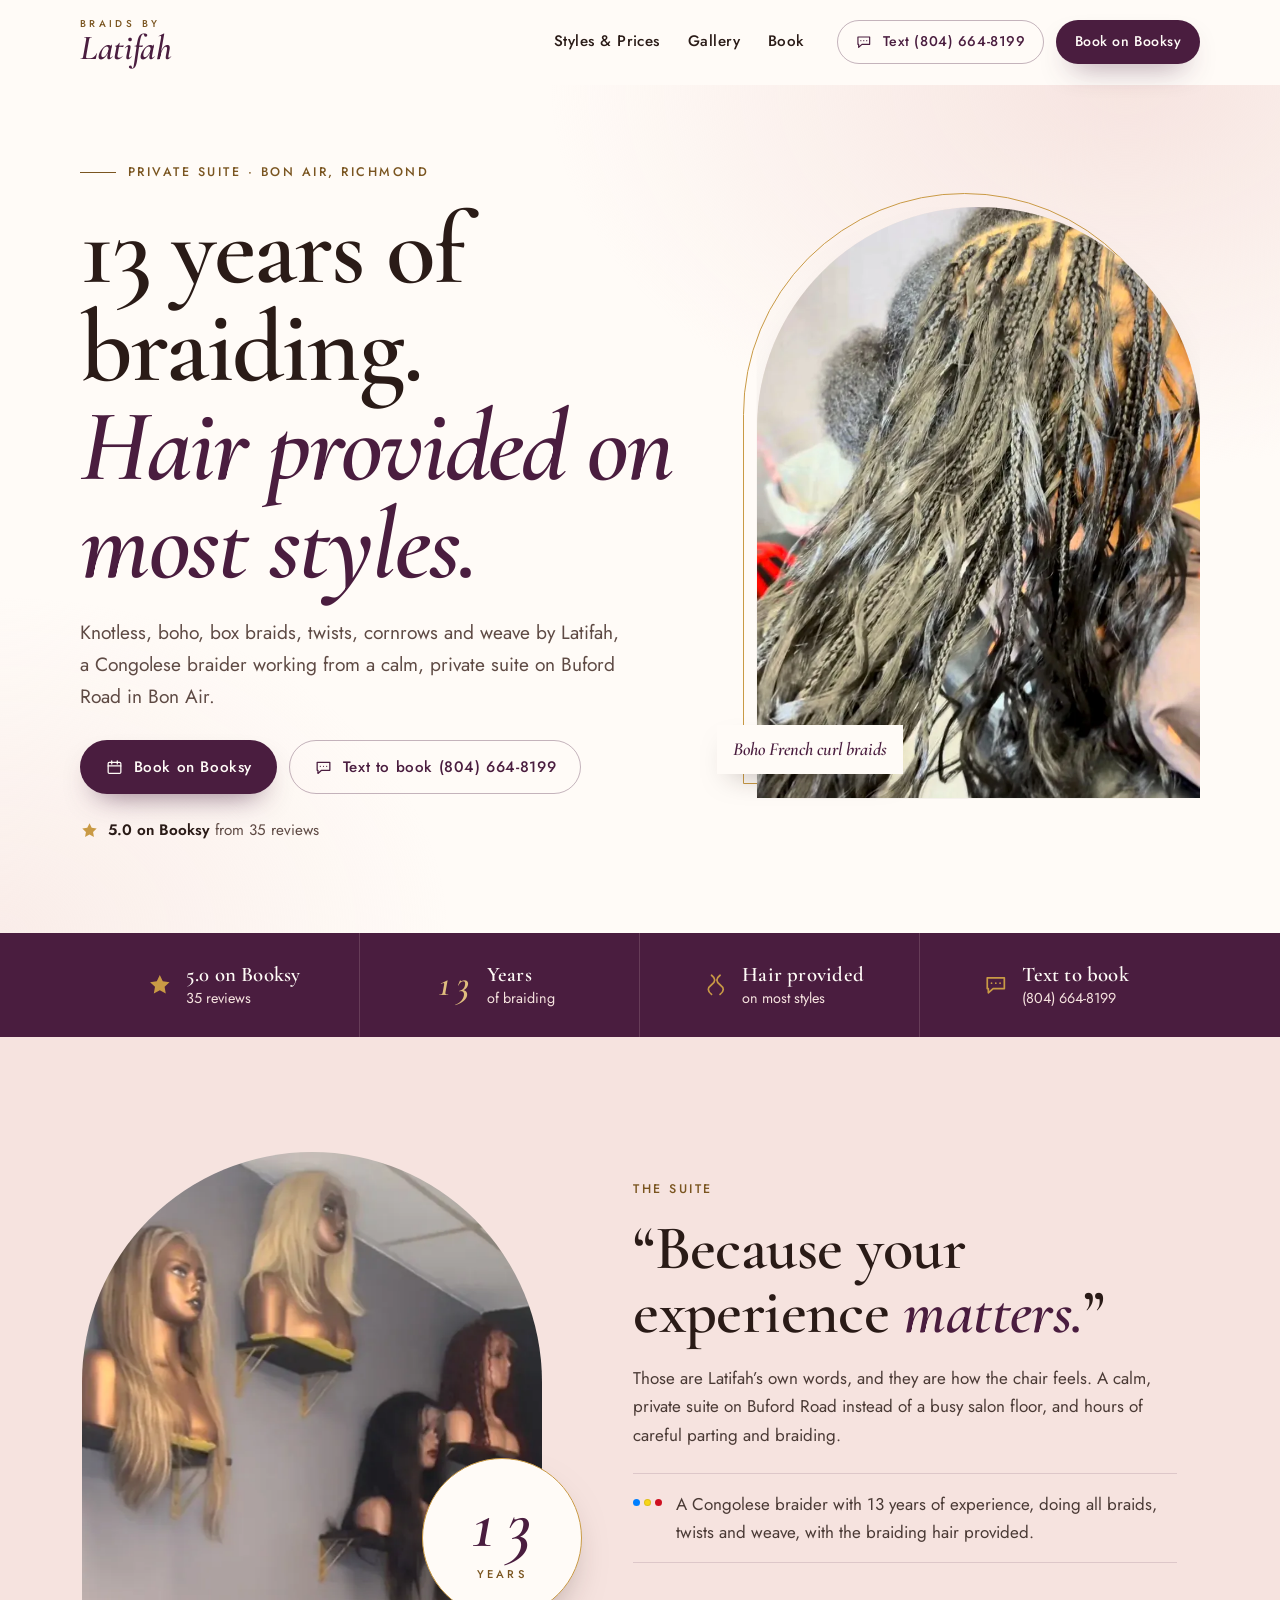
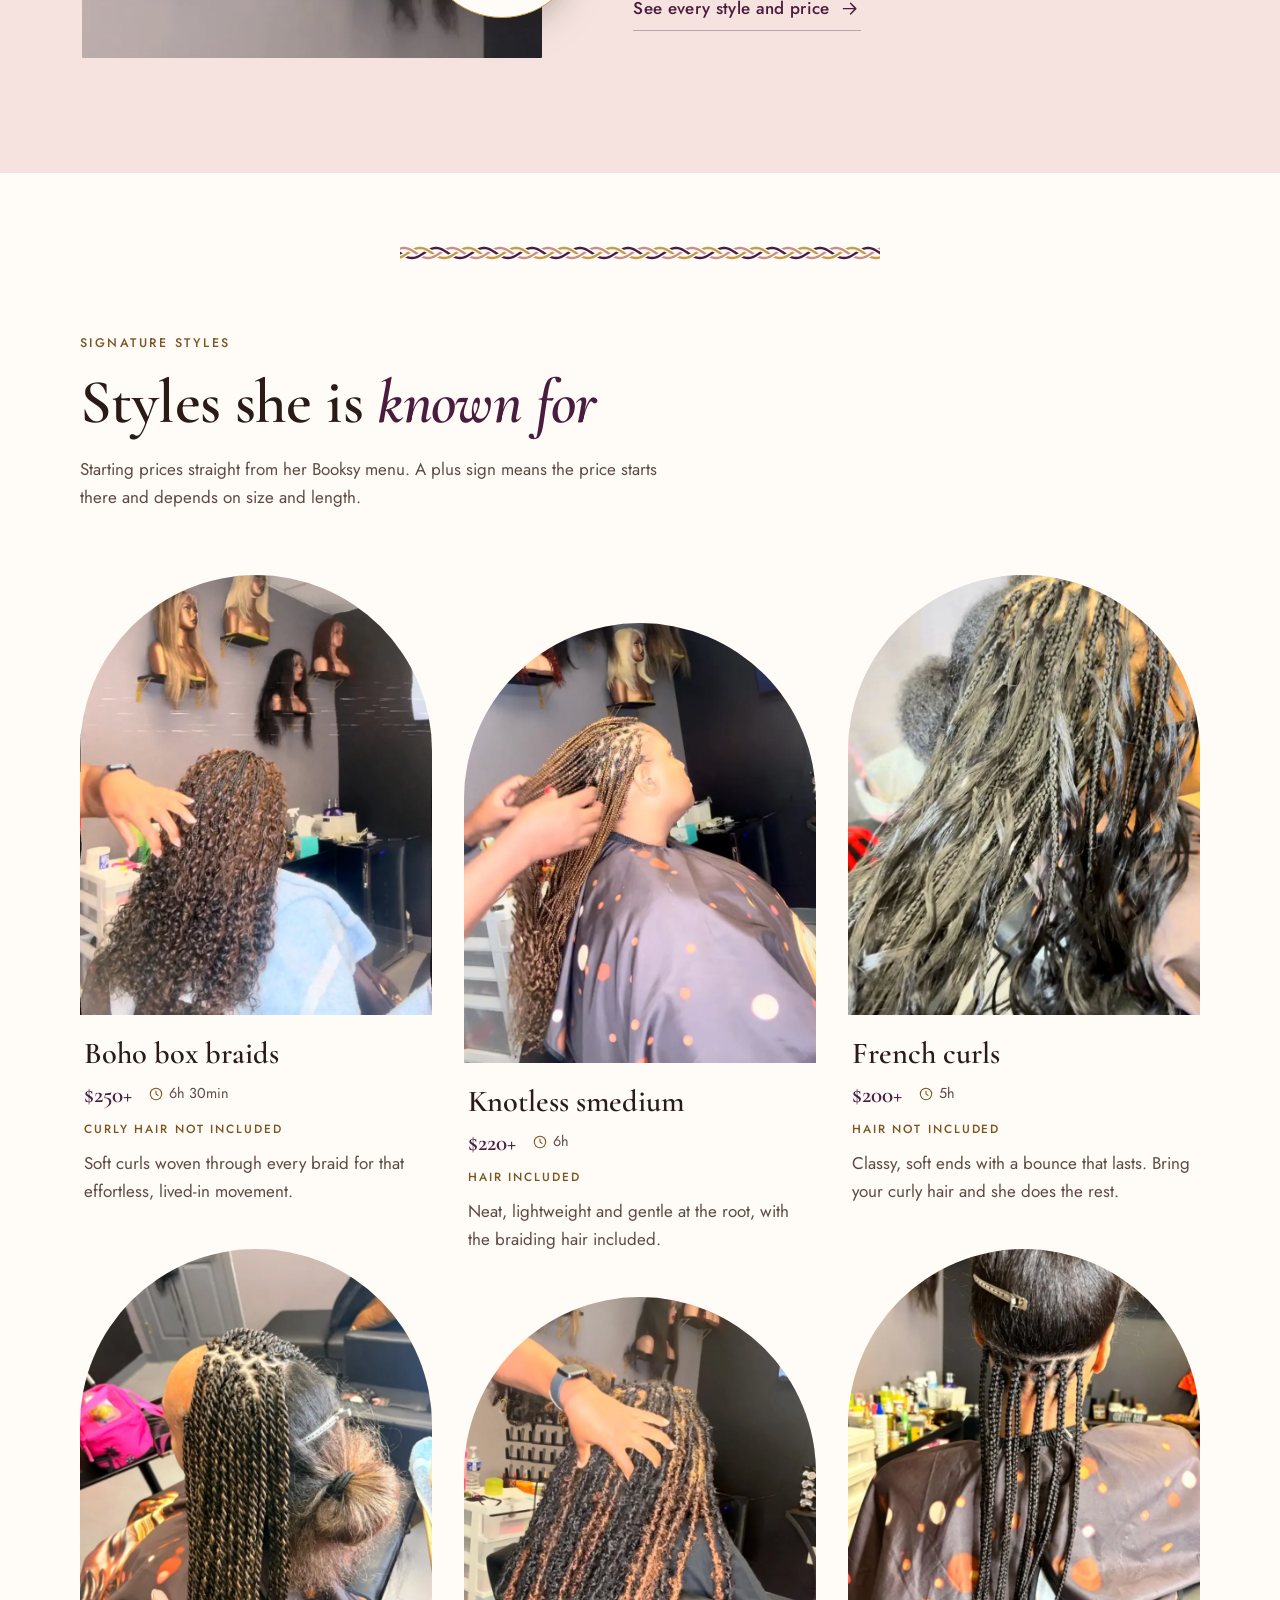
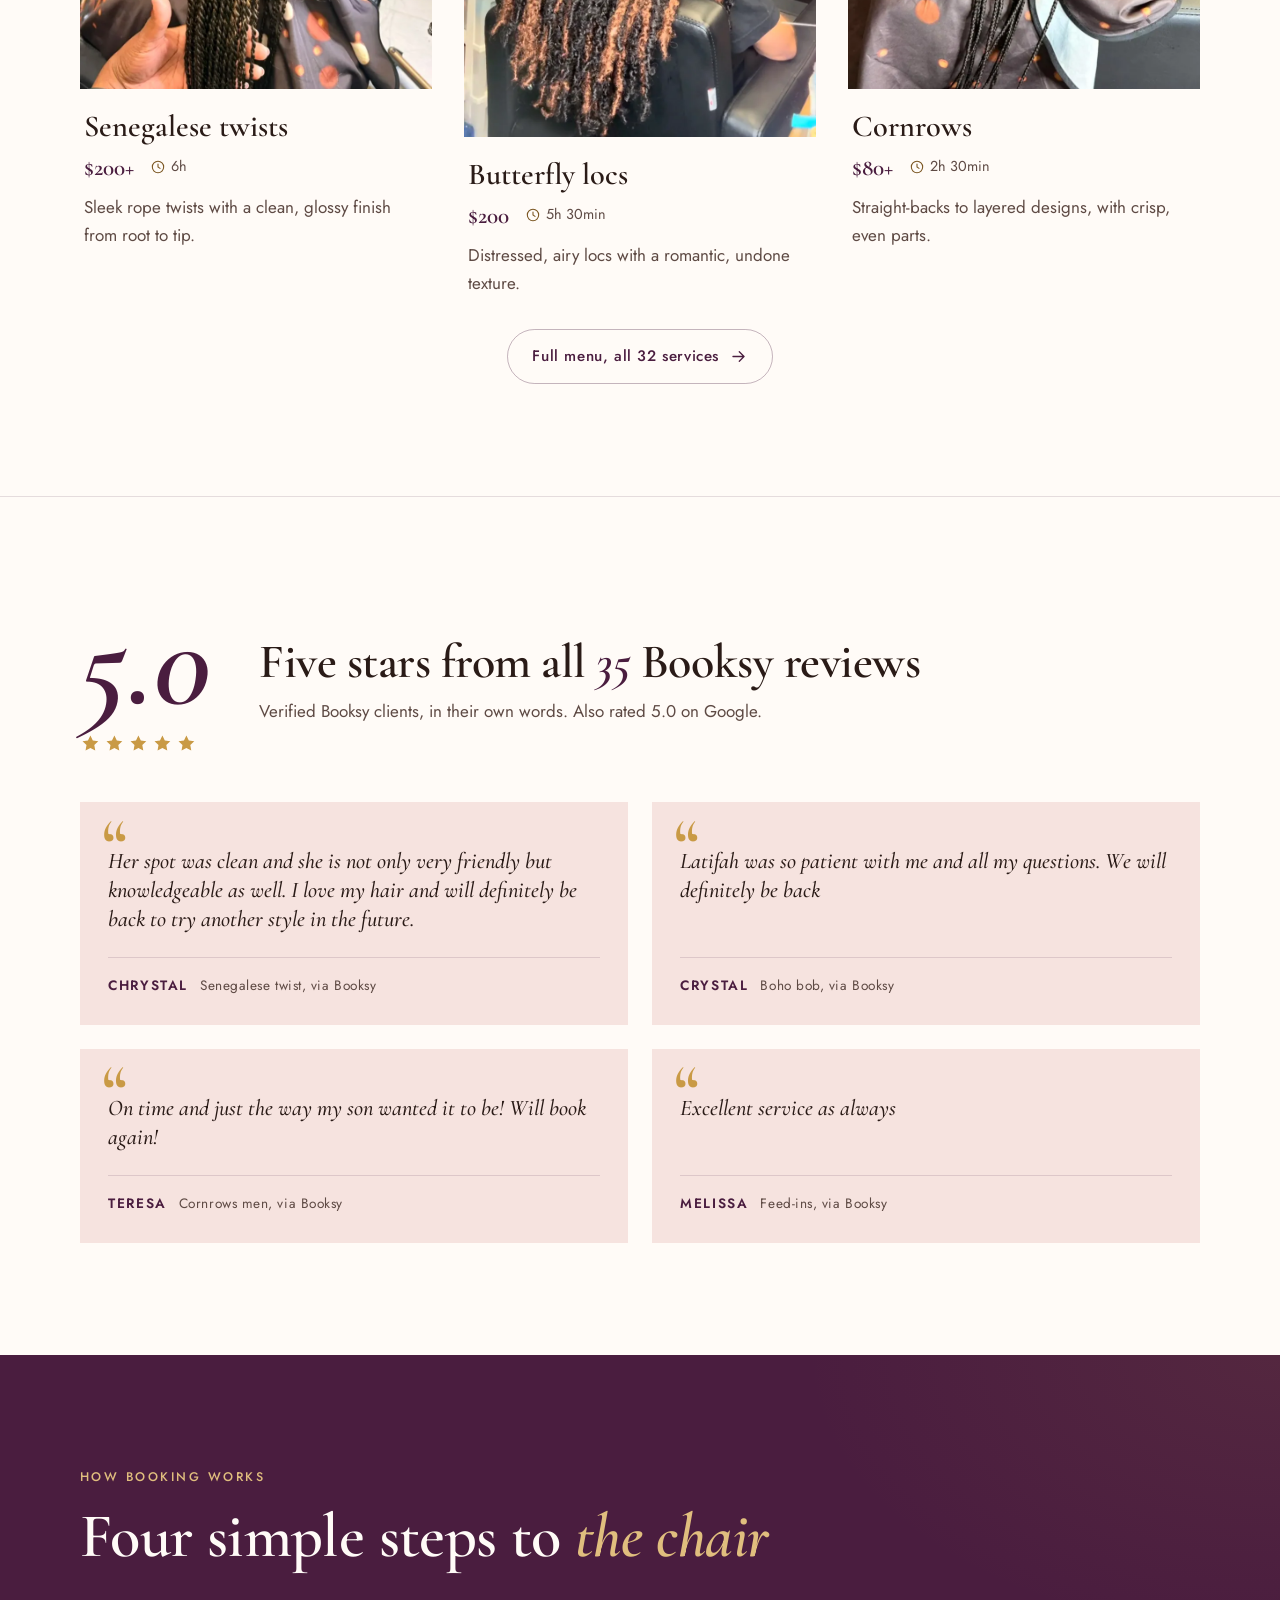
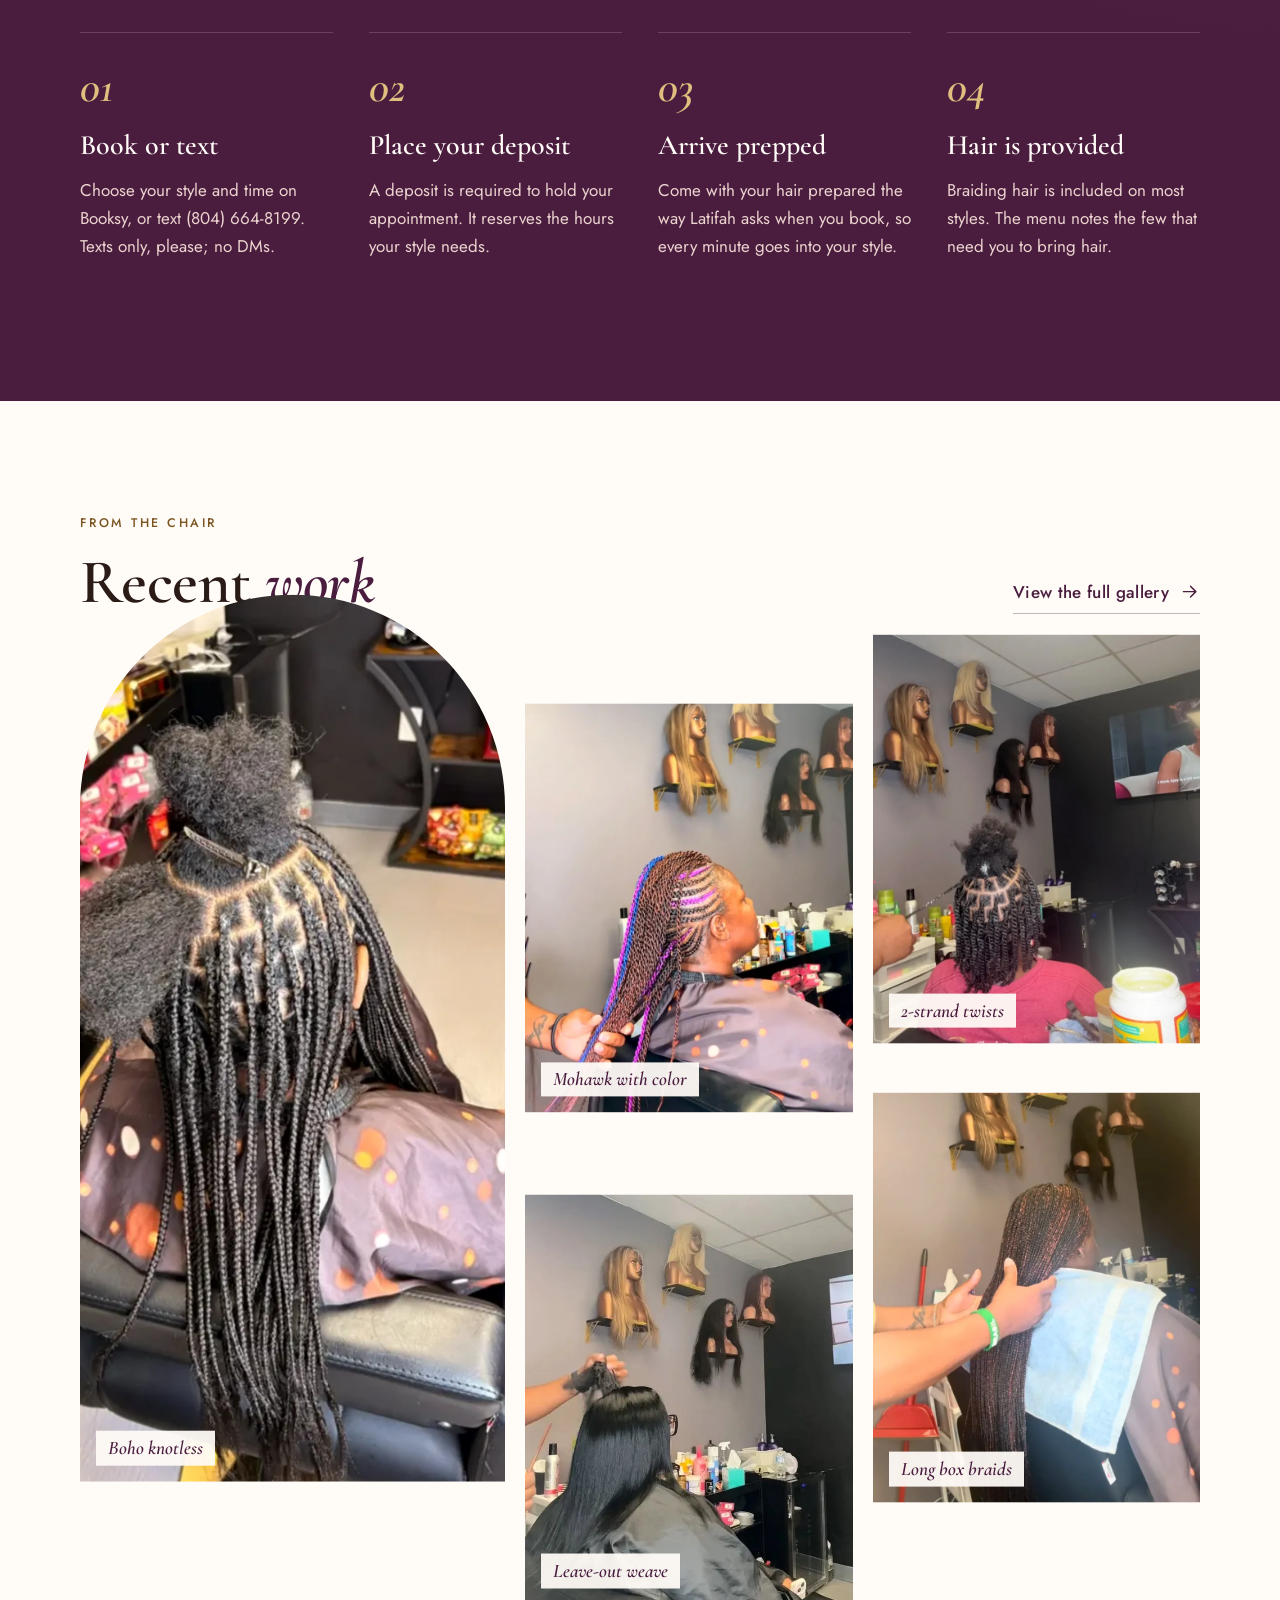
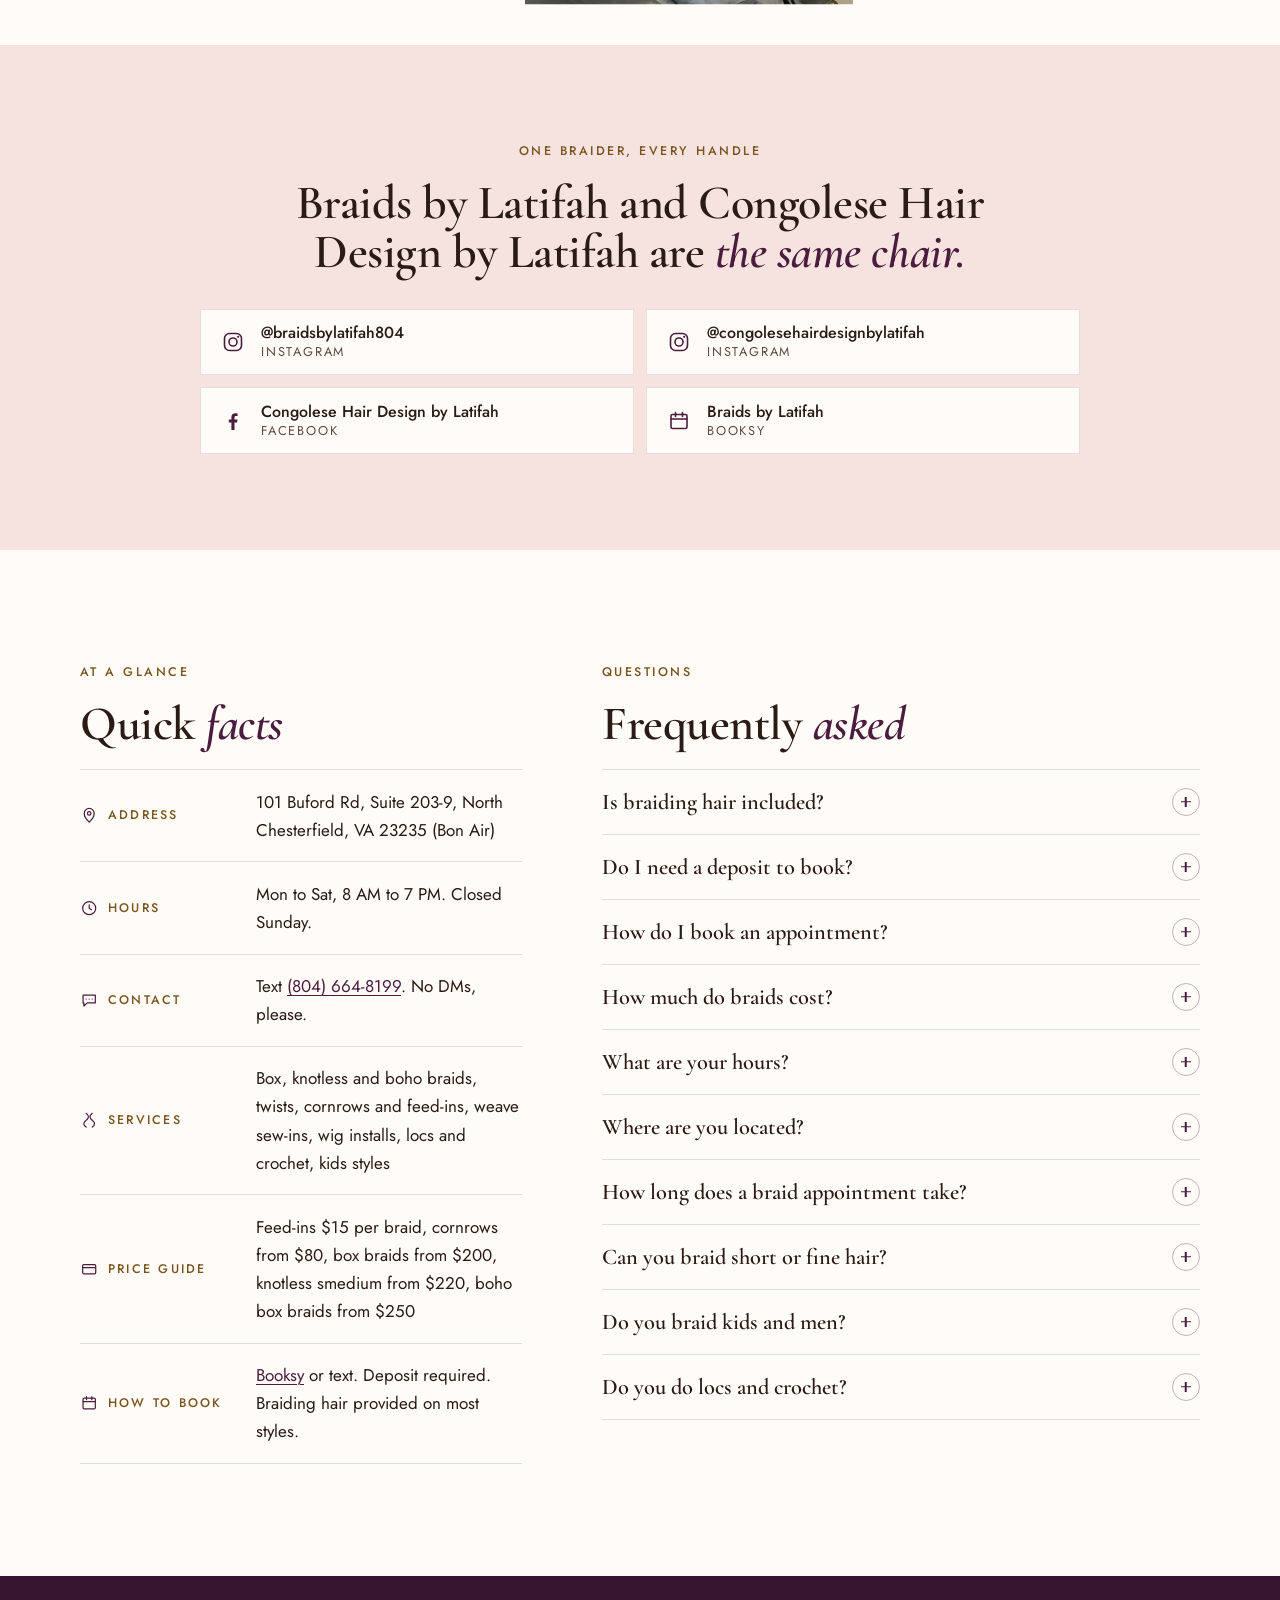
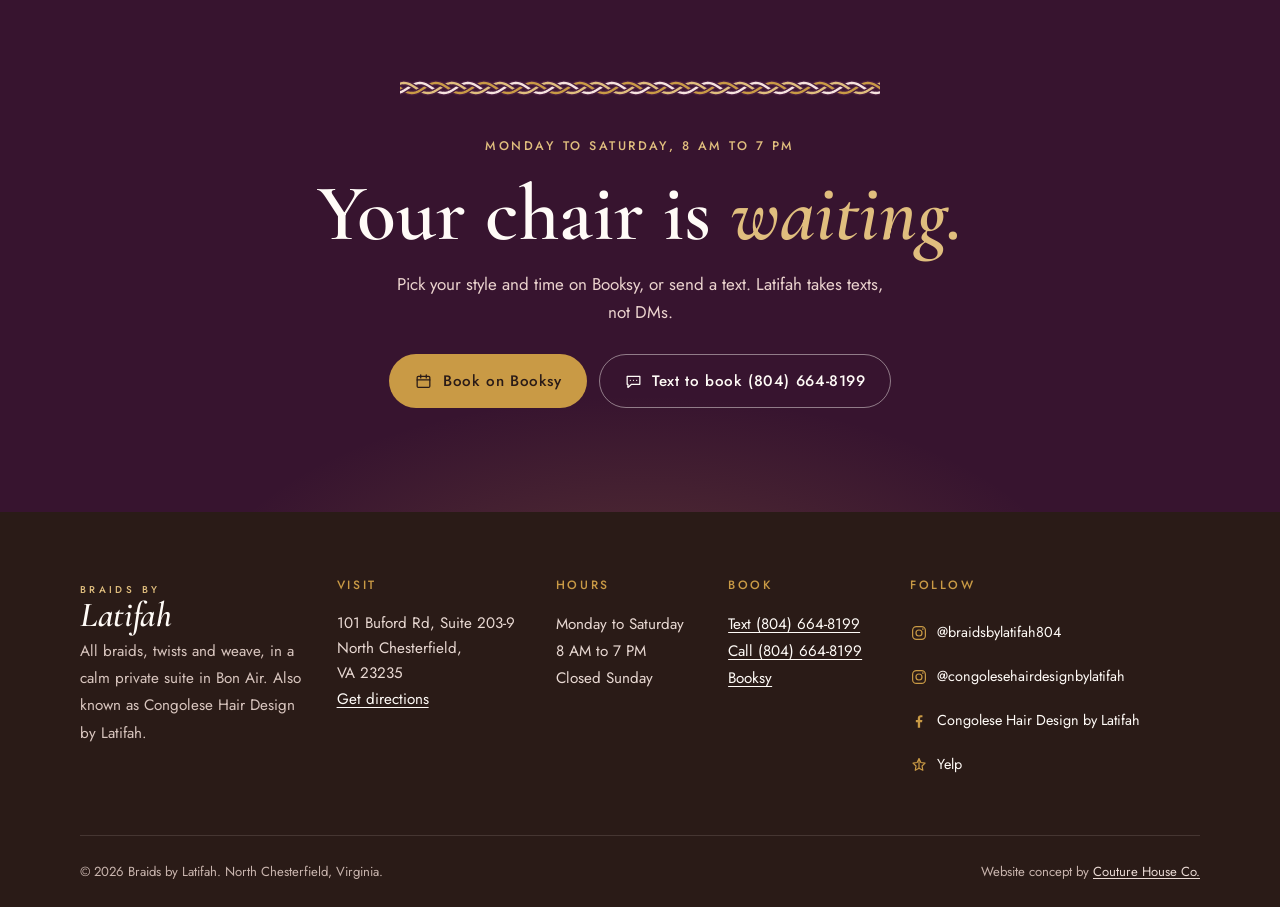
==== index.html @ 5db751a0 "Initial commit: Braids by Latifah static site for Netlify deploy. Co-authored-by: Cursor <cursoragen" ====
<!doctype html>
<html lang="en">
<head>
<meta charset="utf-8">
<meta name="viewport" content="width=device-width, initial-scale=1, viewport-fit=cover">
<title>Knotless &amp; Boho Braids in Richmond, VA | Braids by Latifah</title>
<meta name="description" content="Knotless, boho and box braids, twists and weave by Latifah in Bon Air, North Chesterfield. 13 years of braiding, hair provided on most styles. Book on Booksy or text.">
<link rel="canonical" href="https://braidsbylatifah.com/">
<meta name="theme-color" content="#4A1D3F">
<meta name="format-detection" content="telephone=no">
<meta property="og:type" content="website">
<meta property="og:site_name" content="Braids by Latifah">
<meta property="og:title" content="Knotless &amp; Boho Braids in Richmond, VA | Braids by Latifah">
<meta property="og:description" content="Knotless, boho and box braids, twists and weave by Latifah in Bon Air, North Chesterfield. 13 years of braiding, hair provided on most styles. Book on Booksy or text.">
<meta property="og:url" content="https://braidsbylatifah.com/">
<meta property="og:image" content="https://braidsbylatifah.com/assets/img/og.jpg">
<meta property="og:image:width" content="1200">
<meta property="og:image:height" content="630">
<meta property="og:image:alt" content="Braids by Latifah: 13 years of braiding, hair provided on most styles. Private suite in Bon Air, North Chesterfield, VA.">
<meta property="og:locale" content="en_US">
<meta name="twitter:card" content="summary_large_image">
<meta name="twitter:title" content="Knotless &amp; Boho Braids in Richmond, VA | Braids by Latifah">
<meta name="twitter:description" content="Knotless, boho and box braids, twists and weave by Latifah in Bon Air, North Chesterfield. 13 years of braiding, hair provided on most styles. Book on Booksy or text.">
<meta name="twitter:image" content="https://braidsbylatifah.com/assets/img/og.jpg">
<link rel="icon" href="assets/img/favicon.svg" type="image/svg+xml">
<link rel="icon" href="assets/img/favicon-32.png" sizes="32x32" type="image/png">
<link rel="apple-touch-icon" href="assets/img/apple-touch-icon.png">
<link rel="manifest" href="site.webmanifest">
<link rel="preload" href="assets/fonts/cormorant-garamond-latin-600-italic.woff2" as="font" type="font/woff2" crossorigin>
<link rel="preload" href="assets/fonts/jost-latin-wght-normal.woff2" as="font" type="font/woff2" crossorigin>
<link rel="stylesheet" href="assets/css/fonts.css">
<link rel="stylesheet" href="assets/css/site.css">
<script>document.documentElement.classList.add('js')</script>
<script src="assets/js/site.js" defer></script>
<script type="application/ld+json">{"@context":"https://schema.org","@type":"HairSalon","@id":"https://braidsbylatifah.com/#salon","name":"Braids by Latifah","alternateName":"Congolese Hair Design by Latifah","description":"Private braiding suite in the Bon Air area of North Chesterfield, VA. Box braids, knotless, boho, twists, cornrows, weave and locs by Latifah, a Congolese braider with 13 years of experience. Braiding hair provided on most styles.","url":"https://braidsbylatifah.com/","logo":"https://braidsbylatifah.com/assets/img/icon-512.png","image":["https://braidsbylatifah.com/assets/img/og.jpg","https://braidsbylatifah.com/assets/img/boho-french-curl-braids.webp"],"telephone":"+1-804-664-8199","address":{"@type":"PostalAddress","streetAddress":"101 Buford Rd, Suite 203-9","addressLocality":"North Chesterfield","addressRegion":"VA","postalCode":"23235","addressCountry":"US"},"openingHoursSpecification":[{"@type":"OpeningHoursSpecification","dayOfWeek":["Monday","Tuesday","Wednesday","Thursday","Friday","Saturday"],"opens":"08:00","closes":"19:00"}],"priceRange":"$15-$250","currenciesAccepted":"USD","areaServed":[{"@type":"City","name":"Richmond, VA"},{"@type":"Place","name":"Bon Air, VA"},{"@type":"Place","name":"North Chesterfield, VA"},{"@type":"AdministrativeArea","name":"Chesterfield County, VA"}],"sameAs":["https://www.instagram.com/braidsbylatifah804/","https://www.instagram.com/congolesehairdesignbylatifah/","https://www.facebook.com/congolesehairdesignbylatifah/","https://www.yelp.com/biz/braids-by-latifah-bon-air","https://booksy.com/en-us/1588457_braids-by-latifah_braids-locs_134575_richmond"],"founder":{"@type":"Person","name":"Latifah","jobTitle":"Braider"},"potentialAction":{"@type":"ReserveAction","target":{"@type":"EntryPoint","urlTemplate":"https://booksy.com/en-us/1588457_braids-by-latifah_braids-locs_134575_richmond","actionPlatform":["https://schema.org/DesktopWebPlatform","https://schema.org/MobileWebPlatform"]},"result":{"@type":"Reservation","name":"Braiding appointment"}},"hasOfferCatalog":{"@type":"OfferCatalog","name":"Braids, twists, weave and locs","itemListElement":[{"@type":"OfferCatalog","name":"Knotless & Box Braids","itemListElement":[{"@type":"Offer","itemOffered":{"@type":"Service","name":"Knotless smedium box braids","description":"Hair included"},"priceSpecification":{"@type":"PriceSpecification","price":220,"priceCurrency":"USD","minPrice":220}},{"@type":"Offer","itemOffered":{"@type":"Service","name":"Box braids"},"priceSpecification":{"@type":"PriceSpecification","price":200,"priceCurrency":"USD","minPrice":200}},{"@type":"Offer","itemOffered":{"@type":"Service","name":"Tribal braids / box braids"},"priceSpecification":{"@type":"PriceSpecification","price":150,"priceCurrency":"USD","minPrice":150}},{"@type":"Offer","itemOffered":{"@type":"Service","name":"Micro braids"},"priceSpecification":{"@type":"PriceSpecification","price":200,"priceCurrency":"USD","minPrice":200}},{"@type":"Offer","itemOffered":{"@type":"Service","name":"Classic bob (burnt)"},"priceSpecification":{"@type":"PriceSpecification","price":180,"priceCurrency":"USD","minPrice":180}}]},{"@type":"OfferCatalog","name":"Boho & Curls","itemListElement":[{"@type":"Offer","itemOffered":{"@type":"Service","name":"Bohemian or boho box braids","description":"Curly hair is not included"},"priceSpecification":{"@type":"PriceSpecification","price":250,"priceCurrency":"USD","minPrice":250}},{"@type":"Offer","itemOffered":{"@type":"Service","name":"French curls","description":"Hair not included"},"priceSpecification":{"@type":"PriceSpecification","price":200,"priceCurrency":"USD","minPrice":200}},{"@type":"Offer","itemOffered":{"@type":"Service","name":"Springy bohemian twists","description":"Hair is not included"},"priceSpecification":{"@type":"PriceSpecification","price":220,"priceCurrency":"USD","minPrice":220}},{"@type":"Offer","itemOffered":{"@type":"Service","name":"Boho bob","description":"Braiding hair included; client provides the curly hair"},"priceSpecification":{"@type":"PriceSpecification","price":200,"priceCurrency":"USD"}}]},{"@type":"OfferCatalog","name":"Cornrows & Feed-ins","itemListElement":[{"@type":"Offer","itemOffered":{"@type":"Service","name":"Cornrow braids"},"priceSpecification":{"@type":"PriceSpecification","price":80,"priceCurrency":"USD","minPrice":80}},{"@type":"Offer","itemOffered":{"@type":"Service","name":"Cornrows men"},"priceSpecification":{"@type":"PriceSpecification","price":60,"priceCurrency":"USD","minPrice":60}},{"@type":"Offer","itemOffered":{"@type":"Service","name":"Feed-ins","description":"$15 per braid, or 2 for $40 with braiding hair included"},"priceSpecification":{"@type":"PriceSpecification","price":15,"priceCurrency":"USD","minPrice":15}},{"@type":"Offer","itemOffered":{"@type":"Service","name":"Cornrows under the wig"},"priceSpecification":{"@type":"PriceSpecification","price":50,"priceCurrency":"USD"}}]},{"@type":"OfferCatalog","name":"Twists","itemListElement":[{"@type":"Offer","itemOffered":{"@type":"Service","name":"2-strand twist"},"priceSpecification":{"@type":"PriceSpecification","price":80,"priceCurrency":"USD"}},{"@type":"Offer","itemOffered":{"@type":"Service","name":"Senegalese twist"},"priceSpecification":{"@type":"PriceSpecification","price":200,"priceCurrency":"USD","minPrice":200}},{"@type":"Offer","itemOffered":{"@type":"Service","name":"Marley twist"},"priceSpecification":{"@type":"PriceSpecification","price":200,"priceCurrency":"USD","minPrice":200}},{"@type":"Offer","itemOffered":{"@type":"Service","name":"Kinky twist"},"priceSpecification":{"@type":"PriceSpecification","price":180,"priceCurrency":"USD","minPrice":180}},{"@type":"Offer","itemOffered":{"@type":"Service","name":"Spring twist"},"priceSpecification":{"@type":"PriceSpecification","price":180,"priceCurrency":"USD","minPrice":180}},{"@type":"Offer","itemOffered":{"@type":"Service","name":"Island twist"},"priceSpecification":{"@type":"PriceSpecification","price":180,"priceCurrency":"USD","minPrice":180}}]},{"@type":"OfferCatalog","name":"Weave & Wigs","itemListElement":[{"@type":"Offer","itemOffered":{"@type":"Service","name":"Weave sew-in","description":"Leave-out and full sew-in only. No closure or lace frontal."},"priceSpecification":{"@type":"PriceSpecification","price":100,"priceCurrency":"USD","minPrice":100}},{"@type":"Offer","itemOffered":{"@type":"Service","name":"Wig install"},"priceSpecification":{"@type":"PriceSpecification","price":100,"priceCurrency":"USD","minPrice":100}}]},{"@type":"OfferCatalog","name":"Kids","itemListElement":[{"@type":"Offer","itemOffered":{"@type":"Service","name":"Box braids kids","description":"Under 12"},"priceSpecification":{"@type":"PriceSpecification","price":150,"priceCurrency":"USD","minPrice":150}},{"@type":"Offer","itemOffered":{"@type":"Service","name":"Cornrows kids"},"priceSpecification":{"@type":"PriceSpecification","price":60,"priceCurrency":"USD","minPrice":60}}]},{"@type":"OfferCatalog","name":"Locs & Crochet","itemListElement":[{"@type":"Offer","itemOffered":{"@type":"Service","name":"Butterfly locs"},"priceSpecification":{"@type":"PriceSpecification","price":200,"priceCurrency":"USD"}},{"@type":"Offer","itemOffered":{"@type":"Service","name":"Soft dread","description":"Hair included"},"priceSpecification":{"@type":"PriceSpecification","price":180,"priceCurrency":"USD"}},{"@type":"Offer","itemOffered":{"@type":"Service","name":"Bobby faux locs","description":"Hair not included"},"priceSpecification":{"@type":"PriceSpecification","price":200,"priceCurrency":"USD"}},{"@type":"Offer","itemOffered":{"@type":"Service","name":"Crochet braids"},"priceSpecification":{"@type":"PriceSpecification","price":100,"priceCurrency":"USD","minPrice":100}},{"@type":"Offer","itemOffered":{"@type":"Service","name":"Loc retwist","description":"Regular size; small is extra"},"priceSpecification":{"@type":"PriceSpecification","price":60,"priceCurrency":"USD"}},{"@type":"Offer","itemOffered":{"@type":"Service","name":"Retwist locs"},"priceSpecification":{"@type":"PriceSpecification","price":60,"priceCurrency":"USD","minPrice":60}}]},{"@type":"OfferCatalog","name":"Extras","itemListElement":[{"@type":"Offer","itemOffered":{"@type":"Service","name":"Wash"},"priceSpecification":{"@type":"PriceSpecification","price":20,"priceCurrency":"USD"}},{"@type":"Offer","itemOffered":{"@type":"Service","name":"Touch-up service"},"priceSpecification":{"@type":"PriceSpecification","price":80,"priceCurrency":"USD","minPrice":80}},{"@type":"Offer","itemOffered":{"@type":"Service","name":"Take out (all types of braids)","description":"Depending on the style and size of the braids"},"priceSpecification":{"@type":"PriceSpecification","price":20,"priceCurrency":"USD","minPrice":20}}]}]},"aggregateRating":{"@type":"AggregateRating","ratingValue":"5.0","reviewCount":"13","bestRating":"5","worstRating":"1"}}</script><script type="application/ld+json">{"@context":"https://schema.org","@type":"WebSite","@id":"https://braidsbylatifah.com/#website","name":"Braids by Latifah","url":"https://braidsbylatifah.com/","publisher":{"@id":"https://braidsbylatifah.com/#salon"}}</script><script type="application/ld+json">{"@context":"https://schema.org","@type":"FAQPage","mainEntity":[{"@type":"Question","name":"Is braiding hair included?","acceptedAnswer":{"@type":"Answer","text":"Yes, on most styles. Latifah provides the braiding hair, and the menu flags the exceptions: French curls, springy bohemian twists and Bobby faux locs do not include hair, and boho styles need client-provided curly hair."}},{"@type":"Question","name":"Do I need a deposit to book?","acceptedAnswer":{"@type":"Answer","text":"Yes. A deposit is required to secure every appointment. Latifah confirms the amount when you book."}},{"@type":"Question","name":"How do I book an appointment?","acceptedAnswer":{"@type":"Answer","text":"Book online through Booksy, or text (804) 664-8199. Please text instead of sending Instagram or Facebook DMs."}},{"@type":"Question","name":"How much do braids cost?","acceptedAnswer":{"@type":"Answer","text":"Knotless smedium box braids start at $220 with hair included, box braids start at $200, and boho box braids start at $250. Cornrows start at $80 and feed-ins are $15 per braid."}},{"@type":"Question","name":"What are your hours?","acceptedAnswer":{"@type":"Answer","text":"Monday to Saturday, 8 AM to 7 PM. The suite is closed on Sundays."}},{"@type":"Question","name":"Where are you located?","acceptedAnswer":{"@type":"Answer","text":"In a private suite at 101 Buford Rd, Suite 203-9, North Chesterfield, VA 23235, in the Bon Air area on the south side of Richmond."}},{"@type":"Question","name":"How long does a braid appointment take?","acceptedAnswer":{"@type":"Answer","text":"Most full braid styles take 4 to 6.5 hours. Knotless smedium is about 6 hours, box braids about 5.5 hours, and a 2-strand twist about 3.5 hours."}},{"@type":"Question","name":"Can you braid short or fine hair?","acceptedAnswer":{"@type":"Answer","text":"Yes. Latifah braids short and fine hair, and offers lighter styles for anyone who does not like heavy braids. Text a photo of your hair if you are unsure."}},{"@type":"Question","name":"Do you braid kids and men?","acceptedAnswer":{"@type":"Answer","text":"Yes. Kids box braids (under 12) start at $150 and kids cornrows start at $60. Men’s cornrows start at $60."}},{"@type":"Question","name":"Do you do locs and crochet?","acceptedAnswer":{"@type":"Answer","text":"Yes: loc retwists from $60, butterfly locs, soft dreads, Bobby faux locs and crochet braids from $100."}}]}</script>
</head><body>
<svg class="sprite" aria-hidden="true" focusable="false" width="0" height="0"><defs><pattern id="braid-light" width="48" height="16" patternUnits="userSpaceOnUse"><g fill="none"><polyline points="-24.00,8.00 -22.00,6.71 -20.00,5.50 -18.00,4.46 -16.00,3.67 -14.00,3.17 -12.00,3.00" stroke="#FFFBF7" stroke-width="5.0" stroke-linecap="butt"/><polyline points="-24.00,8.00 -22.00,6.71 -20.00,5.50 -18.00,4.46 -16.00,3.67 -14.00,3.17 -12.00,3.00" stroke="#4A1D3F" stroke-width="2.4" stroke-linecap="round"/><polyline points="0.00,8.00 2.00,9.29 4.00,10.50 6.00,11.54 8.00,12.33 10.00,12.83 12.00,13.00" stroke="#FFFBF7" stroke-width="5.0" stroke-linecap="butt"/><polyline points="0.00,8.00 2.00,9.29 4.00,10.50 6.00,11.54 8.00,12.33 10.00,12.83 12.00,13.00" stroke="#4A1D3F" stroke-width="2.4" stroke-linecap="round"/><polyline points="24.00,8.00 26.00,6.71 28.00,5.50 30.00,4.46 32.00,3.67 34.00,3.17 36.00,3.00" stroke="#FFFBF7" stroke-width="5.0" stroke-linecap="butt"/><polyline points="24.00,8.00 26.00,6.71 28.00,5.50 30.00,4.46 32.00,3.67 34.00,3.17 36.00,3.00" stroke="#4A1D3F" stroke-width="2.4" stroke-linecap="round"/><polyline points="48.00,8.00 50.00,9.29 52.00,10.50 54.00,11.54 56.00,12.33 58.00,12.83 60.00,13.00" stroke="#FFFBF7" stroke-width="5.0" stroke-linecap="butt"/><polyline points="48.00,8.00 50.00,9.29 52.00,10.50 54.00,11.54 56.00,12.33 58.00,12.83 60.00,13.00" stroke="#4A1D3F" stroke-width="2.4" stroke-linecap="round"/><polyline points="-16.00,8.00 -14.00,9.29 -12.00,10.50 -10.00,11.54 -8.00,12.33 -6.00,12.83 -4.00,13.00" stroke="#FFFBF7" stroke-width="5.0" stroke-linecap="butt"/><polyline points="-16.00,8.00 -14.00,9.29 -12.00,10.50 -10.00,11.54 -8.00,12.33 -6.00,12.83 -4.00,13.00" stroke="#C99A45" stroke-width="2.4" stroke-linecap="round"/><polyline points="8.00,8.00 10.00,6.71 12.00,5.50 14.00,4.46 16.00,3.67 18.00,3.17 20.00,3.00" stroke="#FFFBF7" stroke-width="5.0" stroke-linecap="butt"/><polyline points="8.00,8.00 10.00,6.71 12.00,5.50 14.00,4.46 16.00,3.67 18.00,3.17 20.00,3.00" stroke="#C99A45" stroke-width="2.4" stroke-linecap="round"/><polyline points="32.00,8.00 34.00,9.29 36.00,10.50 38.00,11.54 40.00,12.33 42.00,12.83 44.00,13.00" stroke="#FFFBF7" stroke-width="5.0" stroke-linecap="butt"/><polyline points="32.00,8.00 34.00,9.29 36.00,10.50 38.00,11.54 40.00,12.33 42.00,12.83 44.00,13.00" stroke="#C99A45" stroke-width="2.4" stroke-linecap="round"/><polyline points="56.00,8.00 58.00,6.71 60.00,5.50 62.00,4.46 64.00,3.67 66.00,3.17 68.00,3.00" stroke="#FFFBF7" stroke-width="5.0" stroke-linecap="butt"/><polyline points="56.00,8.00 58.00,6.71 60.00,5.50 62.00,4.46 64.00,3.67 66.00,3.17 68.00,3.00" stroke="#C99A45" stroke-width="2.4" stroke-linecap="round"/><polyline points="-8.00,8.00 -6.00,6.71 -4.00,5.50 -2.00,4.46 0.00,3.67 2.00,3.17 4.00,3.00" stroke="#FFFBF7" stroke-width="5.0" stroke-linecap="butt"/><polyline points="-8.00,8.00 -6.00,6.71 -4.00,5.50 -2.00,4.46 0.00,3.67 2.00,3.17 4.00,3.00" stroke="#C98F86" stroke-width="2.4" stroke-linecap="round"/><polyline points="16.00,8.00 18.00,9.29 20.00,10.50 22.00,11.54 24.00,12.33 26.00,12.83 28.00,13.00" stroke="#FFFBF7" stroke-width="5.0" stroke-linecap="butt"/><polyline points="16.00,8.00 18.00,9.29 20.00,10.50 22.00,11.54 24.00,12.33 26.00,12.83 28.00,13.00" stroke="#C98F86" stroke-width="2.4" stroke-linecap="round"/><polyline points="40.00,8.00 42.00,6.71 44.00,5.50 46.00,4.46 48.00,3.67 50.00,3.17 52.00,3.00" stroke="#FFFBF7" stroke-width="5.0" stroke-linecap="butt"/><polyline points="40.00,8.00 42.00,6.71 44.00,5.50 46.00,4.46 48.00,3.67 50.00,3.17 52.00,3.00" stroke="#C98F86" stroke-width="2.4" stroke-linecap="round"/><polyline points="-12.00,3.00 -10.00,3.17 -8.00,3.67 -6.00,4.46 -4.00,5.50 -2.00,6.71 0.00,8.00" stroke="#FFFBF7" stroke-width="5.0" stroke-linecap="butt"/><polyline points="-12.00,3.00 -10.00,3.17 -8.00,3.67 -6.00,4.46 -4.00,5.50 -2.00,6.71 0.00,8.00" stroke="#4A1D3F" stroke-width="2.4" stroke-linecap="round"/><polyline points="12.00,13.00 14.00,12.83 16.00,12.33 18.00,11.54 20.00,10.50 22.00,9.29 24.00,8.00" stroke="#FFFBF7" stroke-width="5.0" stroke-linecap="butt"/><polyline points="12.00,13.00 14.00,12.83 16.00,12.33 18.00,11.54 20.00,10.50 22.00,9.29 24.00,8.00" stroke="#4A1D3F" stroke-width="2.4" stroke-linecap="round"/><polyline points="36.00,3.00 38.00,3.17 40.00,3.67 42.00,4.46 44.00,5.50 46.00,6.71 48.00,8.00" stroke="#FFFBF7" stroke-width="5.0" stroke-linecap="butt"/><polyline points="36.00,3.00 38.00,3.17 40.00,3.67 42.00,4.46 44.00,5.50 46.00,6.71 48.00,8.00" stroke="#4A1D3F" stroke-width="2.4" stroke-linecap="round"/><polyline points="60.00,13.00 62.00,12.83 64.00,12.33 66.00,11.54 68.00,10.50 70.00,9.29 72.00,8.00" stroke="#FFFBF7" stroke-width="5.0" stroke-linecap="butt"/><polyline points="60.00,13.00 62.00,12.83 64.00,12.33 66.00,11.54 68.00,10.50 70.00,9.29 72.00,8.00" stroke="#4A1D3F" stroke-width="2.4" stroke-linecap="round"/><polyline points="-4.00,13.00 -2.00,12.83 0.00,12.33 2.00,11.54 4.00,10.50 6.00,9.29 8.00,8.00" stroke="#FFFBF7" stroke-width="5.0" stroke-linecap="butt"/><polyline points="-4.00,13.00 -2.00,12.83 0.00,12.33 2.00,11.54 4.00,10.50 6.00,9.29 8.00,8.00" stroke="#C99A45" stroke-width="2.4" stroke-linecap="round"/><polyline points="20.00,3.00 22.00,3.17 24.00,3.67 26.00,4.46 28.00,5.50 30.00,6.71 32.00,8.00" stroke="#FFFBF7" stroke-width="5.0" stroke-linecap="butt"/><polyline points="20.00,3.00 22.00,3.17 24.00,3.67 26.00,4.46 28.00,5.50 30.00,6.71 32.00,8.00" stroke="#C99A45" stroke-width="2.4" stroke-linecap="round"/><polyline points="44.00,13.00 46.00,12.83 48.00,12.33 50.00,11.54 52.00,10.50 54.00,9.29 56.00,8.00" stroke="#FFFBF7" stroke-width="5.0" stroke-linecap="butt"/><polyline points="44.00,13.00 46.00,12.83 48.00,12.33 50.00,11.54 52.00,10.50 54.00,9.29 56.00,8.00" stroke="#C99A45" stroke-width="2.4" stroke-linecap="round"/><polyline points="-20.00,13.00 -18.00,12.83 -16.00,12.33 -14.00,11.54 -12.00,10.50 -10.00,9.29 -8.00,8.00" stroke="#FFFBF7" stroke-width="5.0" stroke-linecap="butt"/><polyline points="-20.00,13.00 -18.00,12.83 -16.00,12.33 -14.00,11.54 -12.00,10.50 -10.00,9.29 -8.00,8.00" stroke="#C98F86" stroke-width="2.4" stroke-linecap="round"/><polyline points="4.00,3.00 6.00,3.17 8.00,3.67 10.00,4.46 12.00,5.50 14.00,6.71 16.00,8.00" stroke="#FFFBF7" stroke-width="5.0" stroke-linecap="butt"/><polyline points="4.00,3.00 6.00,3.17 8.00,3.67 10.00,4.46 12.00,5.50 14.00,6.71 16.00,8.00" stroke="#C98F86" stroke-width="2.4" stroke-linecap="round"/><polyline points="28.00,13.00 30.00,12.83 32.00,12.33 34.00,11.54 36.00,10.50 38.00,9.29 40.00,8.00" stroke="#FFFBF7" stroke-width="5.0" stroke-linecap="butt"/><polyline points="28.00,13.00 30.00,12.83 32.00,12.33 34.00,11.54 36.00,10.50 38.00,9.29 40.00,8.00" stroke="#C98F86" stroke-width="2.4" stroke-linecap="round"/><polyline points="52.00,3.00 54.00,3.17 56.00,3.67 58.00,4.46 60.00,5.50 62.00,6.71 64.00,8.00" stroke="#FFFBF7" stroke-width="5.0" stroke-linecap="butt"/><polyline points="52.00,3.00 54.00,3.17 56.00,3.67 58.00,4.46 60.00,5.50 62.00,6.71 64.00,8.00" stroke="#C98F86" stroke-width="2.4" stroke-linecap="round"/></g></pattern><pattern id="braid-dark" width="48" height="16" patternUnits="userSpaceOnUse"><g fill="none"><polyline points="-24.00,8.00 -22.00,6.71 -20.00,5.50 -18.00,4.46 -16.00,3.67 -14.00,3.17 -12.00,3.00" stroke="#4A1D3F" stroke-width="5.0" stroke-linecap="butt"/><polyline points="-24.00,8.00 -22.00,6.71 -20.00,5.50 -18.00,4.46 -16.00,3.67 -14.00,3.17 -12.00,3.00" stroke="#C99A45" stroke-width="2.4" stroke-linecap="round"/><polyline points="0.00,8.00 2.00,9.29 4.00,10.50 6.00,11.54 8.00,12.33 10.00,12.83 12.00,13.00" stroke="#4A1D3F" stroke-width="5.0" stroke-linecap="butt"/><polyline points="0.00,8.00 2.00,9.29 4.00,10.50 6.00,11.54 8.00,12.33 10.00,12.83 12.00,13.00" stroke="#C99A45" stroke-width="2.4" stroke-linecap="round"/><polyline points="24.00,8.00 26.00,6.71 28.00,5.50 30.00,4.46 32.00,3.67 34.00,3.17 36.00,3.00" stroke="#4A1D3F" stroke-width="5.0" stroke-linecap="butt"/><polyline points="24.00,8.00 26.00,6.71 28.00,5.50 30.00,4.46 32.00,3.67 34.00,3.17 36.00,3.00" stroke="#C99A45" stroke-width="2.4" stroke-linecap="round"/><polyline points="48.00,8.00 50.00,9.29 52.00,10.50 54.00,11.54 56.00,12.33 58.00,12.83 60.00,13.00" stroke="#4A1D3F" stroke-width="5.0" stroke-linecap="butt"/><polyline points="48.00,8.00 50.00,9.29 52.00,10.50 54.00,11.54 56.00,12.33 58.00,12.83 60.00,13.00" stroke="#C99A45" stroke-width="2.4" stroke-linecap="round"/><polyline points="-16.00,8.00 -14.00,9.29 -12.00,10.50 -10.00,11.54 -8.00,12.33 -6.00,12.83 -4.00,13.00" stroke="#4A1D3F" stroke-width="5.0" stroke-linecap="butt"/><polyline points="-16.00,8.00 -14.00,9.29 -12.00,10.50 -10.00,11.54 -8.00,12.33 -6.00,12.83 -4.00,13.00" stroke="#F6E3DF" stroke-width="2.4" stroke-linecap="round"/><polyline points="8.00,8.00 10.00,6.71 12.00,5.50 14.00,4.46 16.00,3.67 18.00,3.17 20.00,3.00" stroke="#4A1D3F" stroke-width="5.0" stroke-linecap="butt"/><polyline points="8.00,8.00 10.00,6.71 12.00,5.50 14.00,4.46 16.00,3.67 18.00,3.17 20.00,3.00" stroke="#F6E3DF" stroke-width="2.4" stroke-linecap="round"/><polyline points="32.00,8.00 34.00,9.29 36.00,10.50 38.00,11.54 40.00,12.33 42.00,12.83 44.00,13.00" stroke="#4A1D3F" stroke-width="5.0" stroke-linecap="butt"/><polyline points="32.00,8.00 34.00,9.29 36.00,10.50 38.00,11.54 40.00,12.33 42.00,12.83 44.00,13.00" stroke="#F6E3DF" stroke-width="2.4" stroke-linecap="round"/><polyline points="56.00,8.00 58.00,6.71 60.00,5.50 62.00,4.46 64.00,3.67 66.00,3.17 68.00,3.00" stroke="#4A1D3F" stroke-width="5.0" stroke-linecap="butt"/><polyline points="56.00,8.00 58.00,6.71 60.00,5.50 62.00,4.46 64.00,3.67 66.00,3.17 68.00,3.00" stroke="#F6E3DF" stroke-width="2.4" stroke-linecap="round"/><polyline points="-8.00,8.00 -6.00,6.71 -4.00,5.50 -2.00,4.46 0.00,3.67 2.00,3.17 4.00,3.00" stroke="#4A1D3F" stroke-width="5.0" stroke-linecap="butt"/><polyline points="-8.00,8.00 -6.00,6.71 -4.00,5.50 -2.00,4.46 0.00,3.67 2.00,3.17 4.00,3.00" stroke="#E0BE7E" stroke-width="2.4" stroke-linecap="round"/><polyline points="16.00,8.00 18.00,9.29 20.00,10.50 22.00,11.54 24.00,12.33 26.00,12.83 28.00,13.00" stroke="#4A1D3F" stroke-width="5.0" stroke-linecap="butt"/><polyline points="16.00,8.00 18.00,9.29 20.00,10.50 22.00,11.54 24.00,12.33 26.00,12.83 28.00,13.00" stroke="#E0BE7E" stroke-width="2.4" stroke-linecap="round"/><polyline points="40.00,8.00 42.00,6.71 44.00,5.50 46.00,4.46 48.00,3.67 50.00,3.17 52.00,3.00" stroke="#4A1D3F" stroke-width="5.0" stroke-linecap="butt"/><polyline points="40.00,8.00 42.00,6.71 44.00,5.50 46.00,4.46 48.00,3.67 50.00,3.17 52.00,3.00" stroke="#E0BE7E" stroke-width="2.4" stroke-linecap="round"/><polyline points="-12.00,3.00 -10.00,3.17 -8.00,3.67 -6.00,4.46 -4.00,5.50 -2.00,6.71 0.00,8.00" stroke="#4A1D3F" stroke-width="5.0" stroke-linecap="butt"/><polyline points="-12.00,3.00 -10.00,3.17 -8.00,3.67 -6.00,4.46 -4.00,5.50 -2.00,6.71 0.00,8.00" stroke="#C99A45" stroke-width="2.4" stroke-linecap="round"/><polyline points="12.00,13.00 14.00,12.83 16.00,12.33 18.00,11.54 20.00,10.50 22.00,9.29 24.00,8.00" stroke="#4A1D3F" stroke-width="5.0" stroke-linecap="butt"/><polyline points="12.00,13.00 14.00,12.83 16.00,12.33 18.00,11.54 20.00,10.50 22.00,9.29 24.00,8.00" stroke="#C99A45" stroke-width="2.4" stroke-linecap="round"/><polyline points="36.00,3.00 38.00,3.17 40.00,3.67 42.00,4.46 44.00,5.50 46.00,6.71 48.00,8.00" stroke="#4A1D3F" stroke-width="5.0" stroke-linecap="butt"/><polyline points="36.00,3.00 38.00,3.17 40.00,3.67 42.00,4.46 44.00,5.50 46.00,6.71 48.00,8.00" stroke="#C99A45" stroke-width="2.4" stroke-linecap="round"/><polyline points="60.00,13.00 62.00,12.83 64.00,12.33 66.00,11.54 68.00,10.50 70.00,9.29 72.00,8.00" stroke="#4A1D3F" stroke-width="5.0" stroke-linecap="butt"/><polyline points="60.00,13.00 62.00,12.83 64.00,12.33 66.00,11.54 68.00,10.50 70.00,9.29 72.00,8.00" stroke="#C99A45" stroke-width="2.4" stroke-linecap="round"/><polyline points="-4.00,13.00 -2.00,12.83 0.00,12.33 2.00,11.54 4.00,10.50 6.00,9.29 8.00,8.00" stroke="#4A1D3F" stroke-width="5.0" stroke-linecap="butt"/><polyline points="-4.00,13.00 -2.00,12.83 0.00,12.33 2.00,11.54 4.00,10.50 6.00,9.29 8.00,8.00" stroke="#F6E3DF" stroke-width="2.4" stroke-linecap="round"/><polyline points="20.00,3.00 22.00,3.17 24.00,3.67 26.00,4.46 28.00,5.50 30.00,6.71 32.00,8.00" stroke="#4A1D3F" stroke-width="5.0" stroke-linecap="butt"/><polyline points="20.00,3.00 22.00,3.17 24.00,3.67 26.00,4.46 28.00,5.50 30.00,6.71 32.00,8.00" stroke="#F6E3DF" stroke-width="2.4" stroke-linecap="round"/><polyline points="44.00,13.00 46.00,12.83 48.00,12.33 50.00,11.54 52.00,10.50 54.00,9.29 56.00,8.00" stroke="#4A1D3F" stroke-width="5.0" stroke-linecap="butt"/><polyline points="44.00,13.00 46.00,12.83 48.00,12.33 50.00,11.54 52.00,10.50 54.00,9.29 56.00,8.00" stroke="#F6E3DF" stroke-width="2.4" stroke-linecap="round"/><polyline points="-20.00,13.00 -18.00,12.83 -16.00,12.33 -14.00,11.54 -12.00,10.50 -10.00,9.29 -8.00,8.00" stroke="#4A1D3F" stroke-width="5.0" stroke-linecap="butt"/><polyline points="-20.00,13.00 -18.00,12.83 -16.00,12.33 -14.00,11.54 -12.00,10.50 -10.00,9.29 -8.00,8.00" stroke="#E0BE7E" stroke-width="2.4" stroke-linecap="round"/><polyline points="4.00,3.00 6.00,3.17 8.00,3.67 10.00,4.46 12.00,5.50 14.00,6.71 16.00,8.00" stroke="#4A1D3F" stroke-width="5.0" stroke-linecap="butt"/><polyline points="4.00,3.00 6.00,3.17 8.00,3.67 10.00,4.46 12.00,5.50 14.00,6.71 16.00,8.00" stroke="#E0BE7E" stroke-width="2.4" stroke-linecap="round"/><polyline points="28.00,13.00 30.00,12.83 32.00,12.33 34.00,11.54 36.00,10.50 38.00,9.29 40.00,8.00" stroke="#4A1D3F" stroke-width="5.0" stroke-linecap="butt"/><polyline points="28.00,13.00 30.00,12.83 32.00,12.33 34.00,11.54 36.00,10.50 38.00,9.29 40.00,8.00" stroke="#E0BE7E" stroke-width="2.4" stroke-linecap="round"/><polyline points="52.00,3.00 54.00,3.17 56.00,3.67 58.00,4.46 60.00,5.50 62.00,6.71 64.00,8.00" stroke="#4A1D3F" stroke-width="5.0" stroke-linecap="butt"/><polyline points="52.00,3.00 54.00,3.17 56.00,3.67 58.00,4.46 60.00,5.50 62.00,6.71 64.00,8.00" stroke="#E0BE7E" stroke-width="2.4" stroke-linecap="round"/></g></pattern><symbol id="i-star" viewBox="0 0 24 24"><path fill="currentColor" d="M12 2.8l2.8 5.8 6.3.9-4.6 4.4 1.1 6.3L12 17.2l-5.6 3 1.1-6.3L2.9 9.5l6.3-.9z"/></symbol><symbol id="i-chat" viewBox="0 0 24 24"><path fill="none" stroke="currentColor" stroke-width="1.6" stroke-linejoin="round" d="M4 5.5h16v10H9.5L5 19.5v-4H4z"/><path stroke="currentColor" stroke-width="1.6" stroke-linecap="round" d="M8 10.5h.01M12 10.5h.01M16 10.5h.01"/></symbol><symbol id="i-phone" viewBox="0 0 24 24"><path fill="none" stroke="currentColor" stroke-width="1.6" stroke-linejoin="round" d="M6.5 3.5h3l1.5 4-2 1.5a11 11 0 0 0 6 6l1.5-2 4 1.5v3a2 2 0 0 1-2 2A16 16 0 0 1 4.5 5.5a2 2 0 0 1 2-2z"/></symbol><symbol id="i-pin" viewBox="0 0 24 24"><path fill="none" stroke="currentColor" stroke-width="1.6" d="M12 21s-6.5-6.2-6.5-11.3a6.5 6.5 0 0 1 13 0C18.5 14.8 12 21 12 21z"/><circle cx="12" cy="9.7" r="2.3" fill="none" stroke="currentColor" stroke-width="1.6"/></symbol><symbol id="i-clock" viewBox="0 0 24 24"><circle cx="12" cy="12" r="8.5" fill="none" stroke="currentColor" stroke-width="1.6"/><path fill="none" stroke="currentColor" stroke-width="1.6" stroke-linecap="round" d="M12 7.5V12l3 2"/></symbol><symbol id="i-calendar" viewBox="0 0 24 24"><rect x="4" y="5.5" width="16" height="14" rx="1.5" fill="none" stroke="currentColor" stroke-width="1.6"/><path stroke="currentColor" stroke-width="1.6" stroke-linecap="round" d="M4 10h16M8.5 3.5v4M15.5 3.5v4"/></symbol><symbol id="i-strand" viewBox="0 0 24 24"><path fill="none" stroke="currentColor" stroke-width="1.6" stroke-linecap="round" d="M8 3c4 3 4 6 0 9s-4 6 0 9M16 3c-4 3-4 6 0 9s4 6 0 9"/></symbol><symbol id="i-card" viewBox="0 0 24 24"><rect x="3.5" y="6" width="17" height="12" rx="1.5" fill="none" stroke="currentColor" stroke-width="1.6"/><path stroke="currentColor" stroke-width="1.6" d="M3.5 10h17"/></symbol><symbol id="i-sparkle" viewBox="0 0 24 24"><path fill="currentColor" d="M12 3l1.6 5.4L19 10l-5.4 1.6L12 17l-1.6-5.4L5 10l5.4-1.6z"/></symbol><symbol id="i-arrow" viewBox="0 0 24 24"><path fill="none" stroke="currentColor" stroke-width="1.6" stroke-linecap="round" stroke-linejoin="round" d="M5 12h14M13 6l6 6-6 6"/></symbol><symbol id="i-external" viewBox="0 0 24 24"><path fill="none" stroke="currentColor" stroke-width="1.6" stroke-linecap="round" stroke-linejoin="round" d="M14 4h6v6M20 4l-9 9M18 14v5a1 1 0 0 1-1 1H5a1 1 0 0 1-1-1V7a1 1 0 0 1 1-1h5"/></symbol><symbol id="i-instagram" viewBox="0 0 24 24"><rect x="3.5" y="3.5" width="17" height="17" rx="5" fill="none" stroke="currentColor" stroke-width="1.6"/><circle cx="12" cy="12" r="4" fill="none" stroke="currentColor" stroke-width="1.6"/><circle cx="17.2" cy="6.8" r="1.1" fill="currentColor"/></symbol><symbol id="i-facebook" viewBox="0 0 24 24"><path fill="currentColor" d="M13.5 21v-7.5h2.6l.4-3h-3V8.6c0-.9.3-1.5 1.5-1.5h1.6V4.4a21 21 0 0 0-2.3-.1c-2.3 0-3.9 1.4-3.9 4v2.2H7.8v3h2.6V21z"/></symbol><symbol id="i-yelp" viewBox="0 0 24 24"><path fill="none" stroke="currentColor" stroke-width="1.6" stroke-linejoin="round" d="M12 3.5l2.5 5.2 5.6.8-4 3.9 1 5.6-5.1-2.7-5 2.7 1-5.6-4-3.9 5.5-.8z"/><path stroke="currentColor" stroke-width="1.6" d="M12 3.5v13"/></symbol><symbol id="i-menu" viewBox="0 0 24 24"><path stroke="currentColor" stroke-width="1.6" stroke-linecap="round" d="M4 8h16M4 16h16"/></symbol><symbol id="i-close" viewBox="0 0 24 24"><path stroke="currentColor" stroke-width="1.6" stroke-linecap="round" d="M6 6l12 12M18 6L6 18"/></symbol><symbol id="i-chev-l" viewBox="0 0 24 24"><path fill="none" stroke="currentColor" stroke-width="1.6" stroke-linecap="round" stroke-linejoin="round" d="M15 5l-7 7 7 7"/></symbol><symbol id="i-chev-r" viewBox="0 0 24 24"><path fill="none" stroke="currentColor" stroke-width="1.6" stroke-linecap="round" stroke-linejoin="round" d="M9 5l7 7-7 7"/></symbol><symbol id="i-check" viewBox="0 0 24 24"><path fill="none" stroke="currentColor" stroke-width="1.8" stroke-linecap="round" stroke-linejoin="round" d="M5 12.5l4.5 4.5L19 7.5"/></symbol></defs></svg>
<a class="skip" href="#main">Skip to content</a>
<header class="site-header" data-header>
  <div class="site-header__inner">
    <a class="brand" href="index.html" aria-label="Braids by Latifah, home">
      <span class="brand__by">Braids by</span><span class="brand__name">Latifah</span>
    </a>
    <nav class="nav" aria-label="Main">
      <button class="nav__toggle" type="button" aria-expanded="false" aria-controls="nav-menu" data-nav-toggle>
        <span class="nav__toggle-label">Menu</span><svg class="icon icon--open" aria-hidden="true" focusable="false"><use href="#i-menu"/></svg><svg class="icon icon--close" aria-hidden="true" focusable="false"><use href="#i-close"/></svg>
      </button>
      <div class="nav__menu" id="nav-menu" data-nav-menu>
        <ul class="nav__list"><li><a href="styles.html">Styles &amp; Prices</a></li><li><a href="gallery.html">Gallery</a></li><li><a href="book.html">Book</a></li></ul>
        <div class="nav__actions">
          <a class="btn btn--ghost btn--sm" href="sms:+18046648199"><svg class="icon" aria-hidden="true" focusable="false"><use href="#i-chat"/></svg><span>Text (804) 664-8199</span></a>
          <a class="btn btn--plum btn--sm" href="https://booksy.com/en-us/1588457_braids-by-latifah_braids-locs_134575_richmond" rel="noopener" target="_blank">Book on Booksy<span class="sr-only"> (opens in a new tab)</span></a>
        </div>
      </div>
    </nav>
  </div>
  <div class="progress" aria-hidden="true"><svg width="100%" height="16" focusable="false"><rect width="100%" height="16" fill="url(#braid-light)"/></svg></div>
</header>
<main id="main">
<section class="hero" aria-labelledby="hero-title">
  <div class="wrap hero__grid">
    <div class="hero__copy">
      <p class="eyebrow"><span class="eyebrow__rule" aria-hidden="true"></span>Private suite &middot; Bon Air, Richmond</p>
      <h1 id="hero-title" class="hero__title"><span class="hero__line">13 years of braiding.</span> <em class="hero__line hero__line--accent">Hair provided on most styles.</em></h1>
      <p class="hero__lead">Knotless, boho, box braids, twists, cornrows and weave by Latifah, a Congolese braider working from a calm, private suite on Buford Road in Bon Air.</p>
      <div class="btn-row">
        <a class="btn btn--plum" href="https://booksy.com/en-us/1588457_braids-by-latifah_braids-locs_134575_richmond" rel="noopener" target="_blank"><svg class="icon" aria-hidden="true" focusable="false"><use href="#i-calendar"/></svg><span>Book on Booksy</span><span class="sr-only"> (opens in a new tab)</span></a>
        <a class="btn btn--ghost" href="sms:+18046648199"><svg class="icon" aria-hidden="true" focusable="false"><use href="#i-chat"/></svg><span>Text to book (804) 664-8199</span></a>
      </div>
      <p class="hero__note"><svg class="icon icon--gold" aria-hidden="true" focusable="false"><use href="#i-star"/></svg><span><strong>5.0 on Booksy</strong> from 35 reviews</span></p>
    </div>
    <figure class="hero__figure">
      <div class="arch arch--hero"><img src="assets/img/boho-french-curl-braids.webp" srcset="assets/img/boho-french-curl-braids-800.webp 800w, assets/img/boho-french-curl-braids.webp 1290w" sizes="(min-width: 900px) 42vw, 88vw" width="1290" height="1720" alt="Long boho French curl braids with soft curly ends, finished by Latifah" fetchpriority="high" decoding="async"></div>
      <figcaption class="hero__caption"><span>Boho French curl braids</span></figcaption>
    </figure>
  </div>
</section>

<section class="trust" aria-label="Why clients choose Latifah">
  <ul class="wrap trust__list">
    <li><svg class="icon icon--gold" aria-hidden="true" focusable="false"><use href="#i-star"/></svg><span><strong>5.0 on Booksy</strong> 35 reviews</span></li>
    <li><span class="trust__num" data-count="13">13</span><span><strong>Years</strong> of braiding</span></li>
    <li><svg class="icon icon--gold" aria-hidden="true" focusable="false"><use href="#i-strand"/></svg><span><strong>Hair provided</strong> on most styles</span></li>
    <li><svg class="icon icon--gold" aria-hidden="true" focusable="false"><use href="#i-chat"/></svg><span><strong>Text to book</strong> (804) 664-8199</span></li>
  </ul>
</section>

<section class="story" aria-labelledby="story-title">
  <div class="wrap story__grid">
    <div class="story__media">
      <div class="arch arch--soft parallax-frame"><img src="assets/img/private-suite-wig-wall.webp" width="900" height="820" alt="Latifah’s private braiding suite with a wall of styled wigs on gold shelves" loading="lazy" decoding="async" class="parallax-img"></div>
      <div class="story__count" aria-hidden="true"><span data-count="13">13</span><small>years</small></div>
    </div>
    <div class="story__copy">
      <p class="eyebrow">The suite</p>
      <h2 id="story-title" class="section-title">&ldquo;Because your experience <em>matters.</em>&rdquo;</h2>
      <p>Those are Latifah&rsquo;s own words, and they are how the chair feels. A calm, private suite on Buford Road instead of a busy salon floor, and hours of careful parting and braiding.</p>
      <p class="story__origin"><span class="flag-dots" aria-hidden="true"><i></i><i></i><i></i></span>A Congolese braider with 13 years of experience, doing all braids, twists and weave, with the braiding hair provided.</p>
      <a class="link-arrow" href="styles.html">See every style and price<svg class="icon" aria-hidden="true" focusable="false"><use href="#i-arrow"/></svg></a>
    </div>
  </div>
</section>

<div class="braid-divider" aria-hidden="true"><svg viewBox="0 0 480 16" width="480" height="16" focusable="false"><rect width="480" height="16" fill="url(#braid-light)"/></svg></div>

<section class="signature" aria-labelledby="sig-title">
  <div class="wrap">
    <div class="section-head">
      <p class="eyebrow">Signature styles</p>
      <h2 id="sig-title" class="section-title">Styles she is <em>known for</em></h2>
      <p class="section-head__text">Starting prices straight from her Booksy menu. A plus sign means the price starts there and depends on size and length.</p>
    </div>
    <p class="style-grid__hint" aria-hidden="true">Swipe to see more<svg class="icon" aria-hidden="true" focusable="false"><use href="#i-arrow"/></svg></p>
    <div class="style-grid">
<article class="style-card unravel" style="--i:0">
  <div class="style-card__media"><img src="assets/img/boho-box-braids.webp" srcset="assets/img/boho-box-braids-800.webp 800w, assets/img/boho-box-braids.webp 1290w" sizes="(min-width: 1100px) 30vw, (min-width: 640px) 45vw, 92vw" width="1290" height="1612" alt="Boho box braids by Braids by Latifah in North Chesterfield, VA" loading="lazy" decoding="async"></div>
  <div class="style-card__body">
    <h3 class="style-card__title">Boho box braids</h3>
    <p class="style-card__meta"><span class="style-card__price">$250+</span><span class="style-card__dur"><svg class="icon" aria-hidden="true" focusable="false"><use href="#i-clock"/></svg>6h 30min</span></p>
    <p class="style-card__note">Curly hair not included</p>
    <p class="style-card__blurb">Soft curls woven through every braid for that effortless, lived-in movement.</p>
  </div>
</article>
<article class="style-card unravel" style="--i:1">
  <div class="style-card__media"><img src="assets/img/small-knotless-braids.webp" srcset="assets/img/small-knotless-braids-800.webp 800w, assets/img/small-knotless-braids.webp 1290w" sizes="(min-width: 1100px) 30vw, (min-width: 640px) 45vw, 92vw" width="1290" height="1612" alt="Knotless smedium by Braids by Latifah in North Chesterfield, VA" loading="lazy" decoding="async"></div>
  <div class="style-card__body">
    <h3 class="style-card__title">Knotless smedium</h3>
    <p class="style-card__meta"><span class="style-card__price">$220+</span><span class="style-card__dur"><svg class="icon" aria-hidden="true" focusable="false"><use href="#i-clock"/></svg>6h</span></p>
    <p class="style-card__note">Hair included</p>
    <p class="style-card__blurb">Neat, lightweight and gentle at the root, with the braiding hair included.</p>
  </div>
</article>
<article class="style-card unravel" style="--i:2">
  <div class="style-card__media"><img src="assets/img/boho-french-curl-braids.webp" srcset="assets/img/boho-french-curl-braids-800.webp 800w, assets/img/boho-french-curl-braids.webp 1290w" sizes="(min-width: 1100px) 30vw, (min-width: 640px) 45vw, 92vw" width="1290" height="1720" alt="French curls by Braids by Latifah in North Chesterfield, VA" loading="lazy" decoding="async"></div>
  <div class="style-card__body">
    <h3 class="style-card__title">French curls</h3>
    <p class="style-card__meta"><span class="style-card__price">$200+</span><span class="style-card__dur"><svg class="icon" aria-hidden="true" focusable="false"><use href="#i-clock"/></svg>5h</span></p>
    <p class="style-card__note">Hair not included</p>
    <p class="style-card__blurb">Classy, soft ends with a bounce that lasts. Bring your curly hair and she does the rest.</p>
  </div>
</article>
<article class="style-card unravel" style="--i:0">
  <div class="style-card__media"><img src="assets/img/senegalese-twists.webp" srcset="assets/img/senegalese-twists-800.webp 800w, assets/img/senegalese-twists.webp 1290w" sizes="(min-width: 1100px) 30vw, (min-width: 640px) 45vw, 92vw" width="1290" height="1612" alt="Senegalese twists by Braids by Latifah in North Chesterfield, VA" loading="lazy" decoding="async"></div>
  <div class="style-card__body">
    <h3 class="style-card__title">Senegalese twists</h3>
    <p class="style-card__meta"><span class="style-card__price">$200+</span><span class="style-card__dur"><svg class="icon" aria-hidden="true" focusable="false"><use href="#i-clock"/></svg>6h</span></p>
    
    <p class="style-card__blurb">Sleek rope twists with a clean, glossy finish from root to tip.</p>
  </div>
</article>
<article class="style-card unravel" style="--i:1">
  <div class="style-card__media"><img src="assets/img/butterfly-locs.webp" srcset="assets/img/butterfly-locs-800.webp 800w, assets/img/butterfly-locs.webp 1290w" sizes="(min-width: 1100px) 30vw, (min-width: 640px) 45vw, 92vw" width="1290" height="1612" alt="Butterfly locs by Braids by Latifah in North Chesterfield, VA" loading="lazy" decoding="async"></div>
  <div class="style-card__body">
    <h3 class="style-card__title">Butterfly locs</h3>
    <p class="style-card__meta"><span class="style-card__price">$200</span><span class="style-card__dur"><svg class="icon" aria-hidden="true" focusable="false"><use href="#i-clock"/></svg>5h 30min</span></p>
    
    <p class="style-card__blurb">Distressed, airy locs with a romantic, undone texture.</p>
  </div>
</article>
<article class="style-card unravel" style="--i:2">
  <div class="style-card__media"><img src="assets/img/layered-cornrows.webp" srcset="assets/img/layered-cornrows-800.webp 800w, assets/img/layered-cornrows.webp 1290w" sizes="(min-width: 1100px) 30vw, (min-width: 640px) 45vw, 92vw" width="1290" height="1612" alt="Cornrows by Braids by Latifah in North Chesterfield, VA" loading="lazy" decoding="async"></div>
  <div class="style-card__body">
    <h3 class="style-card__title">Cornrows</h3>
    <p class="style-card__meta"><span class="style-card__price">$80+</span><span class="style-card__dur"><svg class="icon" aria-hidden="true" focusable="false"><use href="#i-clock"/></svg>2h 30min</span></p>
    
    <p class="style-card__blurb">Straight-backs to layered designs, with crisp, even parts.</p>
  </div>
</article>
    </div>
    <div class="btn-row btn-row--center"><a class="btn btn--ghost" href="styles.html">Full menu, all 32 services<svg class="icon" aria-hidden="true" focusable="false"><use href="#i-arrow"/></svg></a></div>
  </div>
</section>

<section class="reviews" aria-labelledby="rev-title">
  <div class="wrap">
    <div class="reviews__head">
      <p class="reviews__score"><span class="reviews__big">5.0</span><span class="reviews__stars" aria-hidden="true"><svg class="icon" aria-hidden="true" focusable="false"><use href="#i-star"/></svg><svg class="icon" aria-hidden="true" focusable="false"><use href="#i-star"/></svg><svg class="icon" aria-hidden="true" focusable="false"><use href="#i-star"/></svg><svg class="icon" aria-hidden="true" focusable="false"><use href="#i-star"/></svg><svg class="icon" aria-hidden="true" focusable="false"><use href="#i-star"/></svg></span></p>
      <div>
        <h2 id="rev-title" class="section-title section-title--sm">Five stars from all <em>35</em> Booksy reviews</h2>
        <p class="reviews__sub">Verified Booksy clients, in their own words. Also rated 5.0 on Google.</p>
      </div>
    </div>
    <ul class="quotes">
      <li class="quote reveal" style="--i:0"><blockquote><p>Her spot was clean and she is not only very friendly but knowledgeable as well. I love my hair and will definitely be back to try another style in the future.</p></blockquote><p class="quote__by"><strong>Chrystal</strong><span>Senegalese twist, via Booksy</span></p></li><li class="quote reveal" style="--i:1"><blockquote><p>Latifah was so patient with me and all my questions. We will definitely be back</p></blockquote><p class="quote__by"><strong>Crystal</strong><span>Boho bob, via Booksy</span></p></li><li class="quote reveal" style="--i:2"><blockquote><p>On time and just the way my son wanted it to be! Will book again!</p></blockquote><p class="quote__by"><strong>Teresa</strong><span>Cornrows men, via Booksy</span></p></li><li class="quote reveal" style="--i:3"><blockquote><p>Excellent service as always</p></blockquote><p class="quote__by"><strong>Melissa</strong><span>Feed-ins, via Booksy</span></p></li>
    </ul>
  </div>
</section>

<section class="steps" aria-labelledby="steps-title">
  <div class="wrap">
    <div class="section-head section-head--light">
      <p class="eyebrow eyebrow--gold">How booking works</p>
      <h2 id="steps-title" class="section-title">Four simple steps to <em>the chair</em></h2>
    </div>
    <ol class="steps__list">
      <li class="step reveal" style="--i:0"><span class="step__num">01</span><h3>Book or text</h3><p>Choose your style and time on Booksy, or text (804) 664-8199. Texts only, please; no DMs.</p></li>
      <li class="step reveal" style="--i:1"><span class="step__num">02</span><h3>Place your deposit</h3><p>A deposit is required to hold your appointment. It reserves the hours your style needs.</p></li>
      <li class="step reveal" style="--i:2"><span class="step__num">03</span><h3>Arrive prepped</h3><p>Come with your hair prepared the way Latifah asks when you book, so every minute goes into your style.</p></li>
      <li class="step reveal" style="--i:3"><span class="step__num">04</span><h3>Hair is provided</h3><p>Braiding hair is included on most styles. The menu notes the few that need you to bring hair.</p></li>
    </ol>
  </div>
</section>

<section class="teaser" aria-labelledby="teaser-title">
  <div class="wrap">
    <div class="section-head section-head--split">
      <div>
        <p class="eyebrow">From the chair</p>
        <h2 id="teaser-title" class="section-title">Recent <em>work</em></h2>
      </div>
      <a class="link-arrow" href="gallery.html">View the full gallery<svg class="icon" aria-hidden="true" focusable="false"><use href="#i-arrow"/></svg></a>
    </div>
    <div class="teaser__grid">
      <a class="teaser__item teaser__item--a" href="gallery.html" data-parallax="0.06"><img src="assets/img/boho-knotless-braids.webp" srcset="assets/img/boho-knotless-braids-800.webp 800w, assets/img/boho-knotless-braids.webp 1290w" sizes="(min-width: 900px) 30vw, 60vw" width="1290" height="1612" alt="Waist-length boho knotless braids with curly strands, seen from behind" loading="lazy" decoding="async"><span class="teaser__label">Boho knotless</span></a>
      <a class="teaser__item teaser__item--b" href="gallery.html" data-parallax="-0.05"><img src="assets/img/mohawk-braids-blue-purple.webp" srcset="assets/img/mohawk-braids-blue-purple-800.webp 800w, assets/img/mohawk-braids-blue-purple.webp 1290w" sizes="(min-width: 900px) 22vw, 45vw" width="1290" height="1612" alt="Braided mohawk with blue and purple color woven through" loading="lazy" decoding="async"><span class="teaser__label">Mohawk with color</span></a>
      <a class="teaser__item teaser__item--c" href="gallery.html" data-parallax="0.08"><img src="assets/img/two-strand-twists.webp" srcset="assets/img/two-strand-twists-800.webp 800w, assets/img/two-strand-twists.webp 1290w" sizes="(min-width: 900px) 22vw, 45vw" width="1290" height="1612" alt="Neat two-strand twists gathered into a high puff" loading="lazy" decoding="async"><span class="teaser__label">2-strand twists</span></a>
      <a class="teaser__item teaser__item--d" href="gallery.html" data-parallax="-0.04"><img src="assets/img/leave-out-weave.webp" width="640" height="800" alt="Sleek, straight leave-out weave sew-in" loading="lazy" decoding="async"><span class="teaser__label">Leave-out weave</span></a>
      <a class="teaser__item teaser__item--e" href="gallery.html" data-parallax="0.05"><img src="assets/img/long-box-braids.webp" srcset="assets/img/long-box-braids-800.webp 800w, assets/img/long-box-braids.webp 1290w" sizes="(min-width: 900px) 22vw, 45vw" width="1290" height="1612" alt="Long auburn box braids being smoothed after install" loading="lazy" decoding="async"><span class="teaser__label">Long box braids</span></a>
    </div>
  </div>
</section>

<section class="handles" aria-labelledby="handles-title">
  <div class="wrap handles__inner">
    <p class="eyebrow">One braider, every handle</p>
    <h2 id="handles-title" class="section-title section-title--sm">Braids by Latifah and Congolese Hair Design by Latifah are <em>the same chair.</em></h2>
    <ul class="handles__list">
      <li><a href="https://www.instagram.com/braidsbylatifah804/" rel="noopener" target="_blank"><svg class="icon" aria-hidden="true" focusable="false"><use href="#i-instagram"/></svg><span><strong>@braidsbylatifah804</strong>Instagram</span></a></li>
      <li><a href="https://www.instagram.com/congolesehairdesignbylatifah/" rel="noopener" target="_blank"><svg class="icon" aria-hidden="true" focusable="false"><use href="#i-instagram"/></svg><span><strong>@congolesehairdesignbylatifah</strong>Instagram</span></a></li>
      <li><a href="https://www.facebook.com/congolesehairdesignbylatifah/" rel="noopener" target="_blank"><svg class="icon" aria-hidden="true" focusable="false"><use href="#i-facebook"/></svg><span><strong>Congolese Hair Design by Latifah</strong>Facebook</span></a></li>
      <li><a href="https://booksy.com/en-us/1588457_braids-by-latifah_braids-locs_134575_richmond" rel="noopener" target="_blank"><svg class="icon" aria-hidden="true" focusable="false"><use href="#i-calendar"/></svg><span><strong>Braids by Latifah</strong>Booksy</span></a></li>
    </ul>
  </div>
</section>

<section class="info" aria-labelledby="facts-title">
  <div class="wrap info__grid">
    <div class="info__facts">
      <p class="eyebrow">At a glance</p>
      <h2 id="facts-title" class="section-title section-title--sm">Quick <em>facts</em></h2>
      <dl class="facts">
  <div><dt><svg class="icon" aria-hidden="true" focusable="false"><use href="#i-pin"/></svg>Address</dt><dd>101 Buford Rd, Suite 203-9, North Chesterfield, VA 23235 (Bon Air)</dd></div>
  <div><dt><svg class="icon" aria-hidden="true" focusable="false"><use href="#i-clock"/></svg>Hours</dt><dd>Mon to Sat, 8 AM to 7 PM. Closed Sunday.</dd></div>
  <div><dt><svg class="icon" aria-hidden="true" focusable="false"><use href="#i-chat"/></svg>Contact</dt><dd>Text <a href="sms:+18046648199">(804) 664-8199</a>. No DMs, please.</dd></div>
  <div><dt><svg class="icon" aria-hidden="true" focusable="false"><use href="#i-strand"/></svg>Services</dt><dd>Box, knotless and boho braids, twists, cornrows and feed-ins, weave sew-ins, wig installs, locs and crochet, kids styles</dd></div>
  <div><dt><svg class="icon" aria-hidden="true" focusable="false"><use href="#i-card"/></svg>Price guide</dt><dd>Feed-ins $15 per braid, cornrows from $80, box braids from $200, knotless smedium from $220, boho box braids from $250</dd></div>
  <div><dt><svg class="icon" aria-hidden="true" focusable="false"><use href="#i-calendar"/></svg>How to book</dt><dd><a href="https://booksy.com/en-us/1588457_braids-by-latifah_braids-locs_134575_richmond" rel="noopener" target="_blank">Booksy<span class="sr-only"> (opens in a new tab)</span></a> or text. Deposit required. Braiding hair provided on most styles.</dd></div>
</dl>
    </div>
    <div class="info__faq">
      <p class="eyebrow">Questions</p>
      <h2 class="section-title section-title--sm">Frequently <em>asked</em></h2>
      <div class="faq">
<details class="faq__item"><summary><span>Is braiding hair included?</span><span class="faq__mark" aria-hidden="true"></span></summary><p>Yes, on most styles. Latifah provides the braiding hair, and the menu flags the exceptions: French curls, springy bohemian twists and Bobby faux locs do not include hair, and boho styles need client-provided curly hair.</p></details>
<details class="faq__item"><summary><span>Do I need a deposit to book?</span><span class="faq__mark" aria-hidden="true"></span></summary><p>Yes. A deposit is required to secure every appointment. Latifah confirms the amount when you book.</p></details>
<details class="faq__item"><summary><span>How do I book an appointment?</span><span class="faq__mark" aria-hidden="true"></span></summary><p>Book online through Booksy, or text (804) 664-8199. Please text instead of sending Instagram or Facebook DMs.</p></details>
<details class="faq__item"><summary><span>How much do braids cost?</span><span class="faq__mark" aria-hidden="true"></span></summary><p>Knotless smedium box braids start at $220 with hair included, box braids start at $200, and boho box braids start at $250. Cornrows start at $80 and feed-ins are $15 per braid.</p></details>
<details class="faq__item"><summary><span>What are your hours?</span><span class="faq__mark" aria-hidden="true"></span></summary><p>Monday to Saturday, 8 AM to 7 PM. The suite is closed on Sundays.</p></details>
<details class="faq__item"><summary><span>Where are you located?</span><span class="faq__mark" aria-hidden="true"></span></summary><p>In a private suite at 101 Buford Rd, Suite 203-9, North Chesterfield, VA 23235, in the Bon Air area on the south side of Richmond.</p></details>
<details class="faq__item"><summary><span>How long does a braid appointment take?</span><span class="faq__mark" aria-hidden="true"></span></summary><p>Most full braid styles take 4 to 6.5 hours. Knotless smedium is about 6 hours, box braids about 5.5 hours, and a 2-strand twist about 3.5 hours.</p></details>
<details class="faq__item"><summary><span>Can you braid short or fine hair?</span><span class="faq__mark" aria-hidden="true"></span></summary><p>Yes. Latifah braids short and fine hair, and offers lighter styles for anyone who does not like heavy braids. Text a photo of your hair if you are unsure.</p></details>
<details class="faq__item"><summary><span>Do you braid kids and men?</span><span class="faq__mark" aria-hidden="true"></span></summary><p>Yes. Kids box braids (under 12) start at $150 and kids cornrows start at $60. Men’s cornrows start at $60.</p></details>
<details class="faq__item"><summary><span>Do you do locs and crochet?</span><span class="faq__mark" aria-hidden="true"></span></summary><p>Yes: loc retwists from $60, butterfly locs, soft dreads, Bobby faux locs and crochet braids from $100.</p></details>
      </div>
    </div>
  </div>
</section>
<section class="cta-band" aria-labelledby="cta-title">
  <div class="wrap cta-band__inner">
    <div class="braid-divider braid-divider--dark" aria-hidden="true"><svg viewBox="0 0 480 16" width="480" height="16" focusable="false"><rect width="480" height="16" fill="url(#braid-dark)"/></svg></div>
    <p class="eyebrow eyebrow--gold">Monday to Saturday, 8 AM to 7 PM</p>
    <h2 id="cta-title" class="cta-band__title">Your chair is <em>waiting.</em></h2>
    <p class="cta-band__text">Pick your style and time on Booksy, or send a text. Latifah takes texts, not DMs.</p>
    <div class="btn-row btn-row--center">
      <a class="btn btn--gold" href="https://booksy.com/en-us/1588457_braids-by-latifah_braids-locs_134575_richmond" rel="noopener" target="_blank"><svg class="icon" aria-hidden="true" focusable="false"><use href="#i-calendar"/></svg><span>Book on Booksy</span><span class="sr-only"> (opens in a new tab)</span></a>
      <a class="btn btn--outline-light" href="sms:+18046648199"><svg class="icon" aria-hidden="true" focusable="false"><use href="#i-chat"/></svg><span>Text to book (804) 664-8199</span></a>
    </div>
  </div>
</section>
</main>
<footer class="site-footer">
  <div class="wrap site-footer__grid">
    <div class="site-footer__brand">
      <a class="brand brand--light" href="index.html"><span class="brand__by">Braids by</span><span class="brand__name">Latifah</span></a>
      <p>All braids, twists and weave, in a calm private suite in Bon Air. Also known as Congolese Hair Design by Latifah.</p>
    </div>
    <div>
      <h2 class="site-footer__h">Visit</h2>
      <address>101 Buford Rd, <span class="nowrap">Suite 203-9</span><br>North Chesterfield, <span class="nowrap">VA 23235</span></address>
      <p><a href="https://www.google.com/maps/search/?api=1&query=101+Buford+Rd+Suite+203-9+North+Chesterfield+VA+23235" rel="noopener" target="_blank">Get directions<span class="sr-only"> (opens Google Maps in a new tab)</span></a></p>
    </div>
    <div>
      <h2 class="site-footer__h">Hours</h2>
      <p>Monday to Saturday<br>8 AM to 7 PM<br>Closed Sunday</p>
    </div>
    <div>
      <h2 class="site-footer__h">Book</h2>
      <p><a href="sms:+18046648199">Text (804) 664-8199</a><br><a href="tel:+18046648199">Call (804) 664-8199</a><br><a href="https://booksy.com/en-us/1588457_braids-by-latifah_braids-locs_134575_richmond" rel="noopener" target="_blank">Booksy<span class="sr-only"> (opens in a new tab)</span></a></p>
    </div>
    <div class="site-footer__social">
      <h2 class="site-footer__h">Follow</h2>
      <ul class="social">
        <li><a href="https://www.instagram.com/braidsbylatifah804/" rel="noopener" target="_blank"><svg class="icon" aria-hidden="true" focusable="false"><use href="#i-instagram"/></svg><span>@braidsbylatifah804</span></a></li>
        <li><a href="https://www.instagram.com/congolesehairdesignbylatifah/" rel="noopener" target="_blank"><svg class="icon" aria-hidden="true" focusable="false"><use href="#i-instagram"/></svg><span>@congolesehairdesignbylatifah</span></a></li>
        <li><a href="https://www.facebook.com/congolesehairdesignbylatifah/" rel="noopener" target="_blank"><svg class="icon" aria-hidden="true" focusable="false"><use href="#i-facebook"/></svg><span>Congolese Hair Design by Latifah</span></a></li>
        <li><a href="https://www.yelp.com/biz/braids-by-latifah-bon-air" rel="noopener" target="_blank"><svg class="icon" aria-hidden="true" focusable="false"><use href="#i-yelp"/></svg><span>Yelp</span></a></li>
      </ul>
    </div>
  </div>
  <div class="wrap"><div class="site-footer__base">
    <p>&copy; 2026 Braids by Latifah. North Chesterfield, Virginia.</p>
    <p class="credit">Website concept by <a href="https://couturehouse.co" rel="noopener" target="_blank">Couture House Co.</a></p>
  </div></div>
</footer>
<div class="mobile-bar" role="region" aria-label="Quick booking">
  <a class="mobile-bar__btn mobile-bar__btn--text" href="sms:+18046648199"><svg class="icon" aria-hidden="true" focusable="false"><use href="#i-chat"/></svg><span>Text to book</span></a>
  <a class="mobile-bar__btn mobile-bar__btn--book" href="https://booksy.com/en-us/1588457_braids-by-latifah_braids-locs_134575_richmond" rel="noopener" target="_blank"><svg class="icon" aria-hidden="true" focusable="false"><use href="#i-calendar"/></svg><span>Book on Booksy</span></a>
</div>
</body>
</html>
---- assets/css/fonts.css ----
/* Self-hosted fonts (Fontsource, latin subset). SIL Open Font License. */
@font-face {
  font-family: "Cormorant Garamond";
  font-style: normal;
  font-weight: 500;
  font-display: swap;
  src: url("../fonts/cormorant-garamond-latin-500-normal.woff2") format("woff2");
}
@font-face {
  font-family: "Cormorant Garamond";
  font-style: italic;
  font-weight: 500;
  font-display: swap;
  src: url("../fonts/cormorant-garamond-latin-500-italic.woff2") format("woff2");
}
@font-face {
  font-family: "Cormorant Garamond";
  font-style: normal;
  font-weight: 600;
  font-display: swap;
  src: url("../fonts/cormorant-garamond-latin-600-normal.woff2") format("woff2");
}
@font-face {
  font-family: "Cormorant Garamond";
  font-style: italic;
  font-weight: 600;
  font-display: swap;
  src: url("../fonts/cormorant-garamond-latin-600-italic.woff2") format("woff2");
}
@font-face {
  font-family: "Jost";
  font-style: normal;
  font-weight: 300 700;
  font-display: swap;
  src: url("../fonts/jost-latin-wght-normal.woff2") format("woff2-variations"), url("../fonts/jost-latin-wght-normal.woff2") format("woff2");
}
---- assets/css/site.css ----
/* ==========================================================================
   Braids by Latifah - "Congo Silk"
   Palette: blush, deep plum, warm gold, espresso, ivory.
   ========================================================================== */
:root {
  --ivory: #FFFBF7;
  --blush: #F6E3DF;
  --blush-deep: #EFD2CC;
  --plum: #4A1D3F;
  --plum-deep: #37142F;
  --gold: #C99A45;
  --gold-soft: #E0BE7E;
  --gold-ink: #7A5520;
  --espresso: #2A1B17;
  --muted: #5E4A44;
  --line: rgba(74, 29, 63, .14);
  --line-strong: rgba(74, 29, 63, .32);
  --err: #9B1B30;

  --f-display: "Cormorant Garamond", "Playfair Display", "Hoefler Text", Garamond, "Times New Roman", serif;
  --f-body: "Jost", "DM Sans", "Avenir Next", "Segoe UI", system-ui, -apple-system, sans-serif;

  --wrap: 1200px;
  --gutter: clamp(1.25rem, 4vw, 2.5rem);
  --header-h: 68px;
  --ease: cubic-bezier(.65, 0, .2, 1);
  --ease-out: cubic-bezier(.16, 1, .3, 1);
  --shadow: 0 30px 60px -30px rgba(42, 27, 23, .35);
}

/* ---------- reset ---------- */
*, *::before, *::after { box-sizing: border-box; }
html { -webkit-text-size-adjust: 100%; text-size-adjust: 100%; scroll-padding-top: calc(var(--header-h) + 60px); }
body {
  margin: 0;
  background: var(--ivory);
  color: var(--espresso);
  font-family: var(--f-body);
  font-size: 1.0625rem;
  line-height: 1.65;
  font-weight: 400;
  -webkit-font-smoothing: antialiased;
  text-rendering: optimizeLegibility;
  overflow-x: hidden;
}

/* ---------- scrollbar (Congo Silk palette) ---------- */
html,
.style-grid {
  scrollbar-width: thin;
  scrollbar-color: var(--plum) var(--blush);
}
html::-webkit-scrollbar,
.style-grid::-webkit-scrollbar {
  width: 11px;
  height: 11px;
}
html::-webkit-scrollbar-track,
.style-grid::-webkit-scrollbar-track {
  background: var(--blush);
}
html::-webkit-scrollbar-thumb,
.style-grid::-webkit-scrollbar-thumb {
  background: linear-gradient(180deg, var(--plum) 0%, var(--plum-deep) 100%);
  border-radius: 999px;
  border: 3px solid var(--blush);
}
html::-webkit-scrollbar-thumb:hover,
.style-grid::-webkit-scrollbar-thumb:hover {
  background: linear-gradient(180deg, var(--gold) 0%, var(--gold-ink) 100%);
  border-color: var(--blush-deep);
}
html::-webkit-scrollbar-corner {
  background: var(--blush);
}

img { max-width: 100%; height: auto; display: block; }
a { color: var(--plum); text-underline-offset: .18em; text-decoration-thickness: 1px; }
a:hover { color: var(--plum-deep); text-decoration-thickness: 2px; }
button, input, select, textarea { font: inherit; color: inherit; }
h1, h2, h3 { margin: 0; font-weight: 600; }
p { margin: 0 0 1em; }
ul, ol { margin: 0; padding: 0; list-style: none; }
address { font-style: normal; }
em { font-style: italic; }
:focus-visible { outline: 2px solid var(--plum); outline-offset: 3px; border-radius: 2px; }
.sr-only { position: absolute !important; width: 1px; height: 1px; padding: 0; margin: -1px; overflow: hidden; clip: rect(0 0 0 0); white-space: nowrap; border: 0; }
.sprite { position: absolute; width: 0; height: 0; overflow: hidden; }
.icon { width: 1.25em; height: 1.25em; flex: none; display: inline-block; vertical-align: middle; }
.icon--gold { color: var(--gold); }

.skip {
  position: absolute; left: 1rem; top: -100px; z-index: 200;
  background: var(--plum); color: var(--ivory); padding: .75rem 1.1rem; border-radius: 2px; text-decoration: none;
}
.skip:focus { top: 1rem; color: var(--ivory); }

.wrap { width: 100%; max-width: var(--wrap); margin-inline: auto; padding-inline: var(--gutter); }

/* ---------- type ---------- */
.eyebrow {
  display: flex; align-items: center; gap: .75rem;
  font-family: var(--f-body); font-size: .78rem; font-weight: 500;
  letter-spacing: clamp(.14em, .6vw, .2em); text-transform: uppercase; color: var(--gold-ink);
  margin: 0 0 1.1rem;
}
.eyebrow--gold { color: var(--gold-soft); }
.eyebrow__rule { width: 2.25rem; height: 1px; background: currentColor; flex: none; }
.section-title {
  font-family: var(--f-display); font-weight: 600;
  font-size: clamp(2.3rem, 5.4vw, 3.9rem); line-height: 1.02; letter-spacing: -.01em;
  color: var(--espresso); margin-bottom: 1.25rem; text-wrap: balance;
}
.section-title em { color: var(--plum); font-weight: 600; }
.section-title--sm { font-size: clamp(2rem, 4.2vw, 3rem); }
.section-head { max-width: 46rem; margin-bottom: clamp(2.5rem, 5vw, 4rem); }
.section-head__text { color: var(--muted); max-width: 38rem; }
.section-head--light .section-title { color: var(--ivory); }
.section-head--light .section-title em { color: var(--gold-soft); }
.section-head--split { max-width: none; display: flex; flex-wrap: wrap; align-items: flex-end; justify-content: space-between; gap: 1rem 2rem; }
.section-head--split .section-title { margin-bottom: 0; }

.link-arrow {
  display: inline-flex; align-items: center; gap: .6rem; min-height: 44px;
  font-weight: 500; letter-spacing: .02em; color: var(--plum); text-decoration: none;
  border-bottom: 1px solid var(--line-strong);
}
.link-arrow .icon { transition: transform .35s var(--ease-out); }
.link-arrow:hover .icon { transform: translateX(5px); }

/* ---------- buttons ---------- */
.btn-row { display: flex; flex-wrap: wrap; gap: .75rem; margin-top: 1.75rem; }
.btn-row--center { justify-content: center; }
.btn {
  display: inline-flex; align-items: center; justify-content: center; gap: .6rem;
  min-height: 52px; padding: .85rem 1.5rem;
  font-family: var(--f-body); font-size: .95rem; font-weight: 500; letter-spacing: .04em;
  text-decoration: none; border-radius: 999px; border: 1px solid transparent; cursor: pointer;
  transition: background-color .3s, color .3s, border-color .3s, transform .3s var(--ease-out), box-shadow .3s;
  white-space: nowrap;
}
.btn:hover { transform: translateY(-2px); text-decoration: none; }
.btn--sm { min-height: 44px; padding: .55rem 1.1rem; font-size: .88rem; }
.btn--block { width: 100%; }
.btn--plum { background: var(--plum); color: var(--ivory); box-shadow: 0 14px 30px -16px rgba(74, 29, 63, .8); }
.btn--plum:hover { background: var(--plum-deep); color: var(--ivory); }
.btn--gold { background: var(--gold); color: var(--espresso); }
.btn--gold:hover { background: var(--gold-soft); color: var(--espresso); }
.btn--ghost { background: transparent; color: var(--plum); border-color: var(--line-strong); }
.btn--ghost:hover { background: var(--blush); color: var(--plum); border-color: var(--plum); }
.btn--outline-light { background: transparent; color: var(--ivory); border-color: rgba(255, 251, 247, .45); }
.btn--outline-light:hover { background: rgba(255, 251, 247, .08); color: var(--ivory); border-color: var(--ivory); }
.btn--gold:focus-visible, .btn--outline-light:focus-visible { outline-color: var(--gold-soft); }

/* ---------- header ---------- */
.site-header {
  position: sticky; top: 0; z-index: 100;
  background: rgba(255, 251, 247, .92);
  -webkit-backdrop-filter: saturate(140%) blur(14px); backdrop-filter: saturate(140%) blur(14px);
  border-bottom: 1px solid transparent;
  transition: border-color .3s, box-shadow .3s;
}
.site-header.is-scrolled { border-bottom-color: var(--line); box-shadow: 0 10px 30px -24px rgba(42, 27, 23, .5); }
.site-header__inner {
  max-width: var(--wrap); margin-inline: auto; padding-inline: var(--gutter);
  height: var(--header-h); display: flex; align-items: center; justify-content: space-between; gap: 1rem;
}
.brand { display: inline-flex; flex-direction: column; line-height: 1; text-decoration: none; color: var(--espresso); padding-block: .35rem; }
.brand:hover { color: var(--espresso); }
.brand__by { font-family: var(--f-body); font-size: .62rem; letter-spacing: .34em; text-transform: uppercase; color: var(--gold-ink); margin-bottom: .1rem; font-weight: 500; }
.brand__name { font-family: var(--f-display); font-style: italic; font-weight: 600; font-size: 1.95rem; color: var(--plum); letter-spacing: -.01em; }
.brand--light .brand__by { color: var(--gold-soft); }
.brand--light .brand__name { color: var(--ivory); }

.nav__toggle {
  display: inline-flex; align-items: center; gap: .5rem; min-height: 44px; min-width: 44px; padding: .5rem .9rem;
  background: transparent; border: 1px solid var(--line-strong); border-radius: 999px; cursor: pointer; color: var(--plum);
  font-size: .8rem; letter-spacing: .16em; text-transform: uppercase; font-weight: 500;
}
.nav__toggle .icon--close { display: none; }
.nav__toggle[aria-expanded="true"] .icon--open { display: none; }
.nav__toggle[aria-expanded="true"] .icon--close { display: inline-block; }
.nav__menu {
  position: fixed; inset: var(--header-h) 0 auto 0;
  background: var(--ivory); border-top: 1px solid var(--line);
  padding: 1.5rem var(--gutter) 2rem;
  box-shadow: 0 30px 50px -30px rgba(42, 27, 23, .45);
  display: none;
}
.nav__menu.is-open { display: block; animation: menuIn .35s var(--ease-out); }
@keyframes menuIn { from { opacity: 0; transform: translateY(-8px); } to { opacity: 1; transform: none; } }
.nav__list a {
  display: flex; align-items: center; min-height: 56px; padding-block: .25rem;
  font-family: var(--f-display); font-size: 2rem; font-weight: 600; color: var(--espresso); text-decoration: none;
  border-bottom: 1px solid var(--line);
}
.nav__list a[aria-current="page"] { color: var(--plum); font-style: italic; }
.nav__actions { display: grid; gap: .75rem; margin-top: 1.5rem; }
.nav__actions .btn { width: 100%; }

.progress {
  position: absolute; left: 0; right: 0; top: calc(100% - 8px); height: 16px; pointer-events: none;
  clip-path: inset(0 calc(100% - var(--p, 0) * 100%) 0 0);
}
.progress svg { display: block; }
html:not(.js) .progress { display: none; }

@media (min-width: 960px) {
  :root { --header-h: 84px; }
  .nav { display: flex; align-items: center; }
  .nav__toggle { display: none; }
  .nav__menu { position: static; display: flex !important; align-items: center; gap: 2rem; padding: 0; border: 0; box-shadow: none; background: none; animation: none; }
  .nav__list { display: flex; gap: 1.75rem; }
  .nav__list a { font-family: var(--f-body); font-size: .95rem; font-weight: 500; letter-spacing: .03em; min-height: 44px; border: 0; position: relative; }
  .nav__list a::after { content: ""; position: absolute; left: 0; right: 0; bottom: 8px; height: 1px; background: var(--gold); transform: scaleX(0); transform-origin: left; transition: transform .4s var(--ease-out); }
  .nav__list a:hover::after, .nav__list a[aria-current="page"]::after { transform: scaleX(1); }
  .nav__list a[aria-current="page"] { font-style: normal; }
  .nav__actions { display: flex; margin: 0; }
  .nav__actions .btn { width: auto; }
  .brand__name { font-size: 2.2rem; }
}
@media (min-width: 960px) and (max-width: 1120px) {
  .nav__actions .btn--ghost { display: none; }
}

/* ---------- braid divider ---------- */
.braid-divider { display: flex; justify-content: center; padding-block: clamp(2.5rem, 6vw, 4.5rem); }
.braid-divider svg { width: min(480px, 72vw); height: auto; display: block; }
.js .braid-divider svg { clip-path: inset(0 50% 0 50%); transition: clip-path 1.8s var(--ease); }
.js .braid-divider.is-in svg { clip-path: inset(0 0 0 0); }
.braid-divider--dark { padding-block: 0 2.5rem; }

/* ---------- hero ---------- */
.hero {
  position: relative; overflow: hidden;
  background:
    radial-gradient(60rem 40rem at 88% 0%, rgba(246, 227, 223, .95), transparent 60%),
    radial-gradient(40rem 30rem at 0% 100%, rgba(246, 227, 223, .6), transparent 70%),
    var(--ivory);
  padding: clamp(2.25rem, 6vw, 5rem) 0 clamp(3rem, 7vw, 6rem);
}
.hero__grid { display: grid; gap: 2.75rem; align-items: center; }
.hero__title {
  font-family: var(--f-display); font-weight: 600;
  font-size: clamp(3rem, 11.5vw, 6.4rem); line-height: .96; letter-spacing: -.02em; color: var(--espresso);
  margin-bottom: 1.5rem;
}
.hero__line { display: block; }
.hero__line--accent { color: var(--plum); font-style: italic; }
.hero__lead { font-size: clamp(1.06rem, 1.6vw, 1.2rem); color: var(--muted); max-width: 34rem; margin-bottom: 0; }
.hero__note { display: flex; align-items: center; gap: .55rem; margin: 1.5rem 0 0; font-size: .95rem; color: var(--muted); }
.hero__note strong { color: var(--espresso); font-weight: 600; }
.hero__figure { margin: 0; position: relative; justify-self: center; width: min(100%, 460px); }
.arch { overflow: hidden; border-radius: 999px 999px 0 0; background: var(--blush); position: relative; }
.arch img { width: 100%; height: 100%; object-fit: cover; }
.arch--hero { aspect-ratio: 3 / 4; box-shadow: var(--shadow); }
.arch--soft { border-radius: 999px 999px 4px 4px; }
.hero__figure::before {
  content: ""; position: absolute; inset: -14px 14px 14px -14px;
  border: 1px solid var(--gold); border-radius: 999px 999px 0 0; z-index: -1;
}
.hero__figure { isolation: isolate; }
.hero__figure::before { z-index: 0; pointer-events: none; }
.hero__figure .arch { z-index: 1; }
.hero__caption {
  position: absolute; z-index: 2; left: -.5rem; bottom: 1.5rem;
  background: var(--ivory); padding: .6rem 1rem; box-shadow: 0 12px 30px -16px rgba(42, 27, 23, .5);
  font-family: var(--f-display); font-style: italic; font-size: 1.15rem; font-weight: 600; color: var(--plum);
}
@media (min-width: 900px) {
  .hero__grid { grid-template-columns: 1.15fr .85fr; gap: clamp(3rem, 6vw, 6rem); }
  .hero__figure { justify-self: end; }
  .hero__caption { left: -2.5rem; }
}
.js .hero__line, .js .hero__lead, .js .hero .btn-row, .js .hero__note, .js .hero .eyebrow {
  animation: rise 1s var(--ease-out) both;
}
.js .hero .eyebrow { animation-delay: .05s; }
.js .hero__line:first-child { animation-delay: .15s; }
.js .hero__line--accent { animation-delay: .3s; }
.js .hero__lead { animation-delay: .45s; }
.js .hero .btn-row { animation-delay: .55s; }
.js .hero__note { animation-delay: .65s; }
.js .arch--hero { animation: unravelIn 1.6s var(--ease) .2s both; }
@keyframes rise { from { opacity: 0; transform: translateY(18px); } to { opacity: 1; transform: none; } }
@keyframes unravelIn { from { clip-path: inset(0 0 100% 0); } to { clip-path: inset(0 0 0 0); } }

/* ---------- trust ---------- */
.trust { background: var(--plum); color: var(--blush); }
.trust__list { display: grid; grid-template-columns: 1fr 1fr; }
.trust__list li {
  display: flex; align-items: center; gap: .85rem; padding: 1.35rem .5rem;
  font-size: .9rem; line-height: 1.35;
}
.trust__list li > span:last-child { display: flex; flex-direction: column; }
.trust__list strong { font-family: var(--f-display); font-size: clamp(1.1rem, 3.6vw, 1.3rem); font-weight: 600; color: var(--ivory); letter-spacing: .01em; }
.trust__list .icon { width: 1.6rem; height: 1.6rem; }
.trust__num { font-family: var(--f-display); font-style: italic; font-weight: 600; font-size: 2.3rem; line-height: 1; color: var(--gold-soft); min-width: 2.3rem; font-variant-numeric: tabular-nums; }
.trust__list li:nth-child(odd) { border-right: 1px solid rgba(246, 227, 223, .16); padding-right: 1rem; }
.trust__list li:nth-child(-n+2) { border-bottom: 1px solid rgba(246, 227, 223, .16); }
.trust__list li:nth-child(even) { padding-left: 1rem; }
@media (min-width: 900px) {
  .trust__list { grid-template-columns: repeat(4, 1fr); }
  .trust__list li { padding: 1.75rem 1.5rem; border-bottom: 0 !important; border-right: 1px solid rgba(246, 227, 223, .16); justify-content: center; }
  .trust__list li:last-child { border-right: 0; }
}

/* ---------- story ---------- */
.story { background: var(--blush); padding: clamp(4rem, 9vw, 7.5rem) 0; position: relative; }
.story__grid { display: grid; gap: 3.5rem; align-items: center; }
.story__media { position: relative; max-width: 460px; width: 100%; justify-self: center; }
.story__media .arch { aspect-ratio: 4 / 4.4; }
.story__count {
  position: absolute; right: -.5rem; bottom: -1.75rem; width: 8.5rem; height: 8.5rem; border-radius: 50%;
  background: var(--ivory); border: 1px solid var(--gold); display: grid; place-content: center; text-align: center;
  box-shadow: 0 18px 40px -20px rgba(42, 27, 23, .5);
}
.story__count span { font-family: var(--f-display); font-style: italic; font-weight: 600; font-size: 3.6rem; line-height: .9; color: var(--plum); font-variant-numeric: tabular-nums; }
.story__count small { display: block; margin-top: .55rem; font-size: .7rem; letter-spacing: .28em; text-transform: uppercase; color: var(--gold-ink); font-weight: 500; }
.story__copy p { color: #4A3A35; max-width: 34rem; }
.story__copy .eyebrow { color: var(--gold-ink); }
.story__origin { display: flex; gap: .85rem; align-items: flex-start; font-style: normal; padding: 1rem 0; border-top: 1px solid var(--line); border-bottom: 1px solid var(--line); margin-block: 1.5rem; }
.flag-dots { display: inline-flex; gap: 4px; padding-top: .55em; flex: none; }
.flag-dots i { width: 7px; height: 7px; border-radius: 50%; display: block; }
.flag-dots i:nth-child(1) { background: #007FFF; }
.flag-dots i:nth-child(2) { background: #F7D618; box-shadow: inset 0 0 0 1px rgba(42, 27, 23, .12); }
.flag-dots i:nth-child(3) { background: #CE1021; }
@media (min-width: 900px) {
  .story__grid { grid-template-columns: .9fr 1.1fr; gap: clamp(3rem, 7vw, 7rem); }
  .story__count { right: -2.5rem; bottom: 2.5rem; width: 10rem; height: 10rem; }
  .story__count span { font-size: 4.4rem; }
}
.parallax-frame { overflow: hidden; }
.parallax-img { transform: translate3d(0, var(--py, 0px), 0) scale(1.12); will-change: transform; }

/* ---------- signature ---------- */
.signature { padding: 0 0 clamp(4rem, 9vw, 7rem); }
.style-grid {
  display: grid; grid-auto-flow: column; grid-auto-columns: 78%; gap: 1.25rem;
  overflow-x: auto; scroll-snap-type: x mandatory; overscroll-behavior-x: contain;
  margin-inline: calc(var(--gutter) * -1); padding: 0 var(--gutter) 1.25rem; scroll-padding-inline: var(--gutter);
}
.style-card { scroll-snap-align: start; }
.style-grid__hint { display: flex; align-items: center; gap: .5rem; font-size: .8rem; letter-spacing: .16em; text-transform: uppercase; color: var(--gold-ink); margin: -1.5rem 0 1.25rem; font-weight: 500; }
@media (min-width: 640px) {
  .style-grid { grid-auto-flow: row; grid-auto-columns: auto; grid-template-columns: repeat(2, 1fr); gap: 2.75rem 2rem; overflow: visible; margin-inline: 0; padding: 0; }
  .style-grid__hint { display: none; }
}
@media (min-width: 1100px) { .style-grid { grid-template-columns: repeat(3, 1fr); } .style-card:nth-child(3n+2) { transform: translateY(3rem); } .signature .btn-row { margin-top: 5rem; } }
.style-card__media { aspect-ratio: 4 / 5; overflow: hidden; border-radius: 999px 999px 0 0; background: var(--blush); }
.style-card__media img { width: 100%; height: 100%; object-fit: cover; transition: transform 1.2s var(--ease-out); }
.style-card:hover .style-card__media img { transform: scale(1.04); }
.style-card__body { padding: 1.35rem .25rem 0; border-top: 0; }
.style-card__title { font-family: var(--f-display); font-size: 1.9rem; font-weight: 600; line-height: 1.1; margin-bottom: .35rem; }
.style-card__meta { display: flex; flex-wrap: wrap; gap: .25rem 1rem; align-items: baseline; font-size: .9rem; color: var(--muted); margin-bottom: .35rem; }
.style-card__dur { display: inline-flex; align-items: center; gap: .3rem; }
.style-card__dur .icon { width: 1rem; height: 1rem; color: var(--gold-ink); }
.style-card__note { font-size: .74rem; letter-spacing: .16em; text-transform: uppercase; color: var(--gold-ink); font-weight: 500; margin: 0 0 .6rem; }
.style-card__price { font-family: var(--f-display); font-size: 1.45rem; letter-spacing: 0; text-transform: none; font-weight: 600; color: var(--plum); }
.style-card__blurb { color: var(--muted); margin: 0; max-width: 30rem; }

/* unravel: clip from the top down */
/* a silk cover retracts downward, revealing the card from the top (transform only) */
.js .unravel { position: relative; }
.js .unravel::after {
  content: ""; position: absolute; inset: -2px; z-index: 4; pointer-events: none;
  background: var(--unravel-bg, var(--ivory));
  transform-origin: 50% 100%; transform: scaleY(1);
  transition: transform 1.3s var(--ease) calc(var(--i, 0) * 140ms);
}
.js .unravel.is-in::after { transform: scaleY(0); }
.js .unravel img { transform: scale(1.1); transition: transform 1.8s var(--ease-out) calc(var(--i, 0) * 140ms); }
.js .unravel.is-in img { transform: scale(1); }
.js .style-card.unravel.is-in:hover .style-card__media img { transform: scale(1.04); transition-delay: 0s; }

.js .reveal { opacity: 0; transform: translateY(22px); }
.js .reveal.is-in { opacity: 1; transform: none; transition: opacity 1s var(--ease-out) calc(var(--i, 0) * 110ms), transform 1s var(--ease-out) calc(var(--i, 0) * 110ms); }

/* ---------- reviews ---------- */
.reviews { background: var(--ivory); padding: clamp(4rem, 9vw, 7rem) 0; border-top: 1px solid var(--line); }
.reviews__head { display: grid; gap: 1.25rem 3rem; align-items: center; margin-bottom: 3rem; }
.reviews__score { display: flex; flex-direction: column; margin: 0; }
.reviews__big { font-family: var(--f-display); font-weight: 600; font-style: italic; font-size: clamp(5rem, 13vw, 8rem); line-height: .85; color: var(--plum); }
.reviews__stars { display: flex; gap: .2rem; color: var(--gold); margin-top: 1rem; }
.reviews__stars .icon { width: 1.3rem; height: 1.3rem; }
.reviews__sub { color: var(--muted); margin: 0; }
.reviews__head .section-title { margin-bottom: .6rem; }
@media (min-width: 760px) { .reviews__head { grid-template-columns: auto 1fr; } }
.quotes { display: grid; gap: 1.25rem; }
@media (min-width: 760px) { .quotes { grid-template-columns: repeat(2, 1fr); gap: 1.5rem; } }
.quote {
  position: relative; background: var(--blush); padding: 2.75rem 1.75rem 1.75rem; display: flex; flex-direction: column; justify-content: space-between;
}
.quote::before {
  content: "\201C"; position: absolute; top: .35rem; left: 1.4rem;
  font-family: var(--f-display); font-size: 4.5rem; line-height: 1; color: var(--gold); font-weight: 600;
}
.quote blockquote { margin: 0 0 1.5rem; }
.quote blockquote p { font-family: var(--f-display); font-style: italic; font-weight: 500; font-size: 1.4rem; line-height: 1.3; color: var(--espresso); margin: 0; }
.quote__by { margin: 0; display: flex; flex-wrap: wrap; gap: .25rem .75rem; font-size: .85rem; color: var(--muted); letter-spacing: .04em; border-top: 1px solid var(--line); padding-top: 1rem; }
.quote__by strong { color: var(--plum); font-weight: 600; letter-spacing: .12em; text-transform: uppercase; }

/* ---------- steps ---------- */
.steps { background: var(--plum); color: var(--blush); padding: clamp(4rem, 9vw, 7rem) 0; position: relative; overflow: hidden; }
.steps::before {
  content: ""; position: absolute; inset: 0; pointer-events: none; opacity: .5;
  background: radial-gradient(50rem 30rem at 100% 0%, rgba(201, 154, 69, .16), transparent 60%);
}
.steps__list { display: grid; gap: 0; counter-reset: step; position: relative; }
.step { padding: 1.75rem 0; border-top: 1px solid rgba(246, 227, 223, .18); }
.step__num { display: block; font-family: var(--f-display); font-style: italic; font-weight: 600; font-size: 2.8rem; line-height: 1; color: var(--gold-soft); margin-bottom: .75rem; }
.step h3 { font-family: var(--f-display); font-size: 1.75rem; color: var(--ivory); margin-bottom: .5rem; }
.step p { margin: 0; color: #EBD3CE; max-width: 26rem; }
@media (min-width: 760px) { .steps__list { grid-template-columns: repeat(2, 1fr); column-gap: 3rem; } }
@media (min-width: 1100px) { .steps__list { grid-template-columns: repeat(4, 1fr); column-gap: 2.25rem; } .step { padding-top: 2rem; } }

/* ---------- gallery teaser ---------- */
.teaser { padding: clamp(4rem, 9vw, 7rem) 0; overflow: hidden; }
.teaser__grid { display: grid; grid-template-columns: repeat(2, 1fr); gap: .9rem; }
.teaser__item { position: relative; display: block; overflow: hidden; background: var(--blush); aspect-ratio: 4 / 5; text-decoration: none; }
.teaser .section-head--split { margin-bottom: 2rem; }
.teaser__item img { width: 100%; height: 100%; object-fit: cover; transition: transform 1.2s var(--ease-out); }
.teaser__item:hover img { transform: scale(1.05); }
.teaser__item--a { grid-column: span 2; aspect-ratio: 4 / 3.6; border-radius: 999px 999px 0 0; }
.teaser__label {
  position: absolute; left: .75rem; bottom: .75rem; background: rgba(255, 251, 247, .94); color: var(--plum);
  font-family: var(--f-display); font-style: italic; font-weight: 600; font-size: 1.05rem; padding: .3rem .75rem; line-height: 1.3;
}
@media (min-width: 900px) {
  .teaser__grid { grid-template-columns: 1.3fr 1fr 1fr; grid-template-rows: auto auto; gap: 1.25rem; align-items: start; }
  .teaser__item { transform: translate3d(0, var(--py, 0px), 0); }
  .teaser__item--a { grid-column: 1; grid-row: span 2; aspect-ratio: auto; height: 100%; }
  .teaser__item--b { margin-top: 3rem; }
  .teaser__item--d { margin-top: -3rem; }
  .teaser__item--e { margin-top: 0; }
  .teaser__grid { grid-template-areas: "a b c" "a d e"; }
  .teaser__item--a { grid-area: a; }
  .teaser__item--b { grid-area: b; }
  .teaser__item--c { grid-area: c; }
  .teaser__item--d { grid-area: d; margin-top: 0; transform: translate3d(0, calc(var(--py, 0px) + 3rem), 0); }
  .teaser__item--e { grid-area: e; }
  .teaser__label { font-size: 1.2rem; left: 1rem; bottom: 1rem; }
}

/* ---------- handles ---------- */
.handles { background: var(--blush); padding: clamp(3.5rem, 8vw, 6rem) 0; text-align: center; }
.handles__inner { max-width: 60rem; }
.handles .eyebrow { justify-content: center; }
.handles__list { display: grid; gap: .75rem; margin-top: 2rem; text-align: left; }
.handles__list a {
  display: flex; align-items: center; gap: 1rem; min-height: 64px; padding: .85rem 1.25rem;
  background: var(--ivory); border: 1px solid var(--line); text-decoration: none; color: var(--espresso);
  transition: border-color .3s, transform .3s var(--ease-out);
}
.handles__list a:hover { border-color: var(--plum); transform: translateY(-2px); color: var(--espresso); }
.handles__list .icon { color: var(--plum); width: 1.5rem; height: 1.5rem; }
.handles__list span { display: flex; flex-direction: column; line-height: 1.3; font-size: .8rem; letter-spacing: .14em; text-transform: uppercase; color: var(--muted); min-width: 0; }
.handles__list strong { font-size: 1rem; letter-spacing: 0; text-transform: none; color: var(--espresso); font-weight: 500; overflow-wrap: anywhere; }
@media (min-width: 760px) { .handles__list { grid-template-columns: repeat(2, 1fr); } }

/* ---------- info (facts + faq) ---------- */
.info { padding: clamp(4rem, 9vw, 7rem) 0; }
.info__grid { display: grid; gap: 4rem; }
@media (min-width: 1000px) { .info__grid { grid-template-columns: .85fr 1.15fr; gap: 5rem; align-items: start; } .info__facts { position: sticky; top: calc(var(--header-h) + 2rem); } }
.facts { margin: 0; border-top: 1px solid var(--line); }
.facts > div { display: grid; gap: .25rem; padding: 1.1rem 0; border-bottom: 1px solid var(--line); }
.facts dt { display: flex; align-items: center; gap: .6rem; font-size: .78rem; letter-spacing: .18em; text-transform: uppercase; color: var(--gold-ink); font-weight: 500; }
.facts dt .icon { color: var(--plum); width: 1.15rem; height: 1.15rem; }
.facts dd { margin: 0; color: var(--espresso); }
@media (min-width: 560px) { .facts > div { grid-template-columns: 10rem 1fr; gap: 1rem; } }

.faq { border-top: 1px solid var(--line); }
.faq__item { border-bottom: 1px solid var(--line); }
.faq__item summary {
  display: flex; align-items: center; justify-content: space-between; gap: 1rem;
  min-height: 64px; padding: 1rem 0; cursor: pointer; list-style: none;
  font-family: var(--f-display); font-size: 1.4rem; font-weight: 600; line-height: 1.2; color: var(--espresso);
}
.faq__item summary::-webkit-details-marker { display: none; }
.faq__item summary:hover { color: var(--plum); }
.faq__mark { position: relative; width: 28px; height: 28px; flex: none; border: 1px solid var(--line-strong); border-radius: 50%; }
.faq__mark::before, .faq__mark::after { content: ""; position: absolute; left: 50%; top: 50%; width: 10px; height: 1.5px; background: var(--plum); transform: translate(-50%, -50%); transition: transform .35s var(--ease-out); }
.faq__mark::after { transform: translate(-50%, -50%) rotate(90deg); }
.faq__item[open] .faq__mark::after { transform: translate(-50%, -50%) rotate(0deg); }
.faq__item p { margin: 0 0 1.25rem; color: var(--muted); max-width: 40rem; }

/* ---------- CTA band ---------- */
.cta-band { background: var(--plum-deep); color: var(--blush); text-align: center; padding: clamp(4rem, 9vw, 6.5rem) 0; position: relative; overflow: hidden; }
.cta-band::before { content: ""; position: absolute; inset: 0; background: radial-gradient(40rem 20rem at 50% 120%, rgba(201, 154, 69, .22), transparent 70%); pointer-events: none; }
.cta-band__inner { position: relative; }
.cta-band .eyebrow { justify-content: center; }
.cta-band__title { font-family: var(--f-display); font-size: clamp(2.8rem, 8vw, 5rem); line-height: 1; color: var(--ivory); margin-bottom: 1rem; }
.cta-band__title em { color: var(--gold-soft); }
.cta-band__text { max-width: 32rem; margin-inline: auto; color: #EBD3CE; }

/* ---------- footer ---------- */
.site-footer { background: var(--espresso); color: #E9D9D3; padding: 4rem 0 0; font-size: .95rem; }
.site-footer a { color: var(--ivory); }
.site-footer a:hover { color: var(--gold-soft); }
.site-footer a:focus-visible { outline-color: var(--gold-soft); }
.site-footer__grid { display: grid; gap: 2.5rem; }
.site-footer__brand p { margin-top: 1rem; max-width: 22rem; color: #D9C6BF; }
.site-footer__h { font-family: var(--f-body); font-size: .75rem; font-weight: 500; letter-spacing: .22em; text-transform: uppercase; color: var(--gold); margin-bottom: .9rem; }
.site-footer p { margin: 0 0 .5rem; line-height: 1.8; }
.social li a { display: inline-flex; align-items: center; gap: .6rem; min-height: 44px; text-decoration: none; font-size: .9rem; overflow-wrap: anywhere; }
.social li a:hover span { text-decoration: underline; }
.social .icon { color: var(--gold); }
.nowrap { white-space: nowrap; }
.site-footer__base { display: flex; flex-wrap: wrap; justify-content: space-between; gap: .5rem 2rem; margin-top: 3rem; padding-block: 1.5rem; border-top: 1px solid rgba(233, 217, 211, .14); font-size: .82rem; color: #C9B5AE; }
.site-footer__base p { margin: 0; }
.credit a { color: #E9D9D3; }
@media (min-width: 700px) { .site-footer__grid { grid-template-columns: repeat(2, 1fr); } }
@media (min-width: 1100px) { .site-footer__grid { grid-template-columns: 1.2fr 1fr .75fr .8fr 1.55fr; gap: 2rem; } }

/* ---------- mobile bar ---------- */
.mobile-bar {
  position: fixed; left: 0; right: 0; bottom: 0; z-index: 90;
  display: grid; grid-template-columns: 1fr 1.2fr; gap: .5rem;
  padding: .6rem .75rem calc(.6rem + env(safe-area-inset-bottom));
  background: rgba(255, 251, 247, .96); border-top: 1px solid var(--line);
  -webkit-backdrop-filter: blur(12px); backdrop-filter: blur(12px);
  box-shadow: 0 -12px 30px -20px rgba(42, 27, 23, .45);
}
.mobile-bar__btn { display: flex; align-items: center; justify-content: center; gap: .5rem; min-height: 50px; border-radius: 999px; text-decoration: none; font-weight: 500; font-size: .92rem; letter-spacing: .02em; }
.mobile-bar__btn--text { border: 1px solid var(--line-strong); color: var(--plum); }
.mobile-bar__btn--book { background: var(--plum); color: var(--ivory); }
.mobile-bar__btn--book:hover { color: var(--ivory); }
body { padding-bottom: calc(72px + env(safe-area-inset-bottom)); }
@media (min-width: 960px) { .mobile-bar { display: none; } body { padding-bottom: 0; } }

/* ---------- page hero (sub pages) ---------- */
.page-hero {
  padding: clamp(2.5rem, 6vw, 5rem) 0 clamp(2.5rem, 5vw, 4rem);
  background: radial-gradient(50rem 30rem at 90% -10%, rgba(246, 227, 223, .95), transparent 65%), var(--ivory);
}
.page-hero--center { text-align: center; }
.page-hero--center .crumbs ol { justify-content: center; }
.page-hero--center .page-hero__lead { margin-inline: auto; }
.page-hero__grid { display: grid; gap: 2.5rem; align-items: end; }
@media (min-width: 960px) { .page-hero__grid { grid-template-columns: 1.3fr .9fr; gap: 4rem; } }
.page-title { font-family: var(--f-display); font-weight: 600; font-size: clamp(3rem, 10vw, 5.8rem); line-height: .98; letter-spacing: -.02em; margin-bottom: 1.25rem; }
.page-title em { color: var(--plum); }
.page-hero__lead { font-size: 1.12rem; color: var(--muted); max-width: 38rem; }
.crumbs ol { display: flex; flex-wrap: wrap; gap: .5rem; font-size: .8rem; letter-spacing: .14em; text-transform: uppercase; margin-bottom: 1.5rem; color: var(--muted); }
.crumbs li + li::before { content: "/"; margin-right: .5rem; color: var(--gold-ink); }
.crumbs a { color: var(--gold-ink); text-decoration: none; display: inline-flex; min-height: 24px; align-items: center; }
.crumbs a:hover { text-decoration: underline; }

.legend { background: var(--blush); padding: 1.75rem; border-top: 3px solid var(--plum); }
.legend__title { font-family: var(--f-display); font-size: 1.5rem; margin-bottom: 1rem; }
.legend li { display: grid; grid-template-columns: 6.5rem 1fr; gap: 1rem; padding: .6rem 0; border-top: 1px solid var(--line); font-size: .92rem; color: #4A3A35; }
.legend__key { display: inline-flex; align-items: center; gap: .35rem; font-family: var(--f-display); font-weight: 600; font-size: 1.15rem; color: var(--plum); white-space: nowrap; }
.legend__key .icon { width: 1rem; height: 1rem; }

/* ---------- chips ---------- */
.chips { position: sticky; top: var(--header-h); z-index: 50; background: rgba(255, 251, 247, .95); border-block: 1px solid var(--line); -webkit-backdrop-filter: blur(10px); backdrop-filter: blur(10px); }
.chips__list { display: flex; gap: .5rem; overflow-x: auto; padding-block: .7rem; scrollbar-width: none; -webkit-overflow-scrolling: touch; }
.chips__list::-webkit-scrollbar { display: none; }
.chips__list a { display: inline-flex; align-items: center; min-height: 44px; padding: .4rem 1rem; border: 1px solid var(--line-strong); border-radius: 999px; white-space: nowrap; font-size: .88rem; text-decoration: none; color: var(--plum); transition: background-color .25s, color .25s; }
.chips__list a:hover, .chips__list a.is-current { background: var(--plum); color: var(--ivory); border-color: var(--plum); }

/* ---------- menu ---------- */
.menu { padding-block: clamp(3rem, 7vw, 5rem) clamp(4rem, 8vw, 6rem); }
.menu__block { display: grid; gap: 2rem; margin-bottom: clamp(3.5rem, 7vw, 5.5rem); align-items: start; }
.menu__art { margin: 0; aspect-ratio: 16 / 10; }
.menu__art img { width: 100%; height: 100%; object-fit: cover; }
.menu__art.arch--soft { border-radius: 240px 240px 4px 4px; }
.menu__art--type { display: flex; flex-direction: column; justify-content: center; align-items: center; background: var(--plum); color: var(--gold-soft); font-family: var(--f-display); font-style: italic; font-weight: 600; font-size: clamp(1.8rem, 4vw, 2.6rem); line-height: 1.15; border-radius: 240px 240px 4px 4px; }
.menu__art--type span:nth-child(2) { color: var(--ivory); }
@media (min-width: 900px) {
  .menu__block { grid-template-columns: 5fr 7fr; gap: clamp(3rem, 6vw, 6rem); }
  .menu__block--flip { grid-template-columns: 7fr 5fr; }
  .menu__block--flip .menu__art { order: 2; }
  .menu__art { aspect-ratio: 4 / 5; position: sticky; top: calc(var(--header-h) + 90px); }
  .menu__art.arch--soft, .menu__art--type { border-radius: 999px 999px 4px 4px; }
}
.menu__head { display: grid; grid-template-columns: auto 1fr; gap: 0 1rem; align-items: baseline; margin-bottom: 1.25rem; }
.menu__index { font-family: var(--f-display); font-style: italic; font-weight: 600; font-size: 1.5rem; color: var(--gold-ink); }
.menu__title { font-family: var(--f-display); font-size: clamp(2.2rem, 5vw, 3.2rem); line-height: 1.05; }
.menu__intro { grid-column: 2; color: var(--muted); margin: .5rem 0 0; }
.menu__list { border-top: 1px solid var(--line-strong); }
.menu__row {
  display: grid; grid-template-columns: 1fr auto; grid-template-areas: "name price" "note dur";
  column-gap: 1rem; padding: 1.05rem 0; border-bottom: 1px solid var(--line);
}
.menu__name { grid-area: name; font-family: var(--f-display); font-size: 1.45rem; font-weight: 600; line-height: 1.2; }
.menu__note { grid-area: note; margin: .25rem 0 0; font-size: .88rem; color: var(--muted); }
.menu__leader { display: none; }
.menu__price { grid-area: price; margin: 0; text-align: right; font-family: var(--f-display); font-weight: 600; font-size: 1.5rem; color: var(--plum); white-space: nowrap; line-height: 1.2; }
.menu__from { font-family: var(--f-body); font-size: .72rem; font-weight: 500; letter-spacing: .14em; text-transform: uppercase; color: var(--gold-ink); margin-right: .35rem; vertical-align: .2em; }
.menu__dur { grid-area: dur; margin: 0; text-align: right; font-size: .85rem; color: var(--muted); white-space: nowrap; display: flex; align-items: center; justify-content: flex-end; gap: .3rem; }
.menu__dur .icon { width: .95rem; height: .95rem; color: var(--gold-ink); }
@media (min-width: 700px) {
  .menu__row { grid-template-columns: auto minmax(1.5rem, 1fr) auto 6.5rem; grid-template-areas: "name leader price dur" "note note note note"; align-items: baseline; }
  .menu__leader { display: block; grid-area: leader; border-bottom: 1px dotted var(--line-strong); transform: translateY(-.35rem); }
  .menu__name { max-width: 24rem; }
}
.menu__disclaimer { max-width: 44rem; margin: 0 auto; text-align: center; color: var(--muted); font-size: .95rem; }

/* ---------- gallery ---------- */
.gallery { padding: 0 0 clamp(4rem, 8vw, 6rem); }
.filters { display: flex; flex-wrap: wrap; justify-content: center; gap: .5rem; margin-bottom: 2.5rem; }
.filter {
  min-height: 44px; padding: .45rem 1.1rem; border-radius: 999px; border: 1px solid var(--line-strong);
  background: transparent; color: var(--plum); cursor: pointer; font-size: .9rem; letter-spacing: .02em;
  transition: background-color .25s, color .25s, border-color .25s;
}
.filter:hover { border-color: var(--plum); }
.filter.is-active { background: var(--plum); color: var(--ivory); border-color: var(--plum); }
.g-grid { display: grid; grid-template-columns: repeat(2, 1fr); gap: .75rem; }
@media (min-width: 760px) { .g-grid { grid-template-columns: repeat(3, 1fr); gap: 1.25rem; } }
.g-item[hidden] { display: none; }
.g-item__btn { display: block; width: 100%; padding: 0; border: 0; background: none; cursor: zoom-in; text-align: left; }
.g-item__frame { display: block; overflow: hidden; aspect-ratio: 4 / 5; background: var(--blush); }
.g-item:nth-child(6n+1) .g-item__frame { border-radius: 999px 999px 0 0; }
.g-item__frame img { width: 100%; height: 100%; object-fit: cover; transform: translate3d(0, var(--py, 0px), 0) scale(1.12); transition: filter .4s; will-change: transform; }
.g-item__btn:hover img { filter: brightness(1.06) saturate(1.05); }
.g-item__cap { display: block; padding: .6rem 0 .2rem; font-family: var(--f-display); font-style: italic; font-weight: 600; font-size: 1.1rem; color: var(--espresso); line-height: 1.25; }
.gallery__more { text-align: center; margin-top: 3rem; color: var(--muted); }

.lightbox { padding: 0; border: 0; background: transparent; max-width: 100vw; max-height: 100vh; width: 100vw; height: 100vh; margin: 0; }
.lightbox::backdrop { background: rgba(42, 27, 23, .94); }
.lightbox__inner { position: relative; width: 100%; height: 100%; display: grid; place-items: center; padding: 4.5rem 1rem 5.5rem; }
.lightbox__fig { margin: 0; display: flex; flex-direction: column; align-items: center; gap: .9rem; max-height: 100%; }
.lightbox__fig img { max-height: calc(100vh - 12rem); width: auto; max-width: 100%; object-fit: contain; box-shadow: 0 30px 80px -30px #000; }
.lightbox__fig figcaption { color: var(--blush); font-family: var(--f-display); font-style: italic; font-size: 1.35rem; font-weight: 600; text-align: center; }
.lightbox__btn { position: absolute; width: 52px; height: 52px; border-radius: 50%; border: 1px solid rgba(246, 227, 223, .4); background: rgba(42, 27, 23, .6); color: var(--ivory); display: grid; place-items: center; cursor: pointer; }
.lightbox__btn:hover { background: var(--plum); border-color: var(--gold); }
.lightbox__btn:focus-visible { outline-color: var(--gold-soft); }
.lightbox__close { top: 1rem; right: 1rem; }
.lightbox__prev { left: 1rem; bottom: 1.25rem; }
.lightbox__next { right: 1rem; bottom: 1.25rem; }
@media (min-width: 760px) { .lightbox__prev, .lightbox__next { top: 50%; bottom: auto; transform: translateY(-50%); } .lightbox__prev { left: 1.5rem; } .lightbox__next { right: 1.5rem; } }
body.has-lightbox { overflow: hidden; }

/* ---------- book ---------- */
.book-options { padding: 0 0 1rem; }
.book-options__grid { display: grid; gap: 1.25rem; }
@media (min-width: 860px) { .book-options__grid { grid-template-columns: 1fr 1fr; gap: 1.5rem; } }
.book-card { background: var(--blush); padding: clamp(2rem, 5vw, 3rem); display: flex; flex-direction: column; align-items: flex-start; border-radius: 240px 240px 0 0; padding-top: clamp(4.5rem, 10vw, 6rem); text-align: left; }
.book-card p { color: #4A3A35; max-width: 30rem; }
.book-card .btn-row { margin-top: auto; padding-top: .75rem; }
.book-card > .btn { margin-top: auto; }
.book-card__kicker { font-size: .78rem; letter-spacing: .22em; text-transform: uppercase; color: var(--gold-ink) !important; font-weight: 500; margin-bottom: .6rem; }
.book-card__title { font-family: var(--f-display); font-size: clamp(2.4rem, 5vw, 3.2rem); line-height: 1; margin-bottom: 1rem; }
.book-card__title em { color: var(--plum); }
.book-card--plum { background: var(--plum); color: var(--ivory); }
.book-card--plum p { color: #EBD3CE; }
.book-card--plum .book-card__kicker { color: var(--gold-soft) !important; }
.book-card--plum .book-card__title { color: var(--ivory); }
.book-card--plum .book-card__title em { color: var(--gold-soft); }

.policies { padding: 0 0 clamp(4rem, 8vw, 6rem); }
.policies__grid { display: grid; gap: 2.5rem; }
.policies__lead { color: var(--muted); max-width: 26rem; }
@media (min-width: 960px) { .policies__grid { grid-template-columns: .8fr 1.6fr; gap: 4rem; } }
.policy-list { display: grid; gap: 0; border-top: 1px solid var(--line); }
@media (min-width: 700px) { .policy-list { grid-template-columns: 1fr 1fr; column-gap: 2.5rem; } }
.policy-list li { display: flex; gap: 1rem; padding: 1.4rem 0; border-bottom: 1px solid var(--line); }
.policy-list .icon { width: 1.6rem; height: 1.6rem; margin-top: .2rem; color: var(--gold-ink); }
.policy-list h3 { font-family: var(--f-display); font-size: 1.45rem; margin-bottom: .3rem; }
.policy-list p { margin: 0; color: var(--muted); font-size: .98rem; }

.inquiry { background: var(--blush); padding: clamp(4rem, 8vw, 6.5rem) 0; }
.inquiry__grid { display: grid; gap: 3rem; align-items: start; }
@media (min-width: 960px) { .inquiry__grid { grid-template-columns: .9fr 1.1fr; gap: 5rem; } }
.inquiry__intro p { color: #4A3A35; max-width: 32rem; }
.inquiry__art { margin: 2rem 0 0; aspect-ratio: 4 / 4.4; max-width: 360px; display: none; }
@media (min-width: 960px) { .inquiry__art { display: block; } }
.form { background: var(--ivory); padding: clamp(1.5rem, 4vw, 2.75rem); box-shadow: var(--shadow); }
.form__hp { position: absolute; left: -9999px; width: 1px; height: 1px; overflow: hidden; }
.field { margin-bottom: 1.25rem; }
.field-row { display: grid; gap: 0 1rem; }
@media (min-width: 560px) { .field-row { grid-template-columns: 1fr 1fr; } }
.field label { display: block; font-size: .85rem; font-weight: 500; letter-spacing: .06em; margin-bottom: .4rem; color: var(--espresso); }
.req { color: var(--err); }
.field input, .field select, .field textarea {
  width: 100%; min-height: 50px; padding: .7rem .9rem; background: #fff; border: 1px solid var(--line-strong); border-radius: 2px;
  font-size: 1rem; color: var(--espresso); transition: border-color .2s, box-shadow .2s;
}
.field input[type="file"] { padding: .6rem; background: var(--ivory); }
.field input[type="file"]::file-selector-button { margin-right: .75rem; min-height: 36px; padding: .35rem .9rem; border: 1px solid var(--plum); border-radius: 999px; background: transparent; color: var(--plum); cursor: pointer; font: inherit; font-size: .88rem; }
.field textarea { min-height: 120px; resize: vertical; }
.field select { appearance: none; -webkit-appearance: none; background-image: linear-gradient(45deg, transparent 50%, var(--plum) 50%), linear-gradient(135deg, var(--plum) 50%, transparent 50%); background-position: calc(100% - 20px) 50%, calc(100% - 15px) 50%; background-size: 5px 5px; background-repeat: no-repeat; padding-right: 2.5rem; }
.field input:focus, .field select:focus, .field textarea:focus { outline: none; border-color: var(--plum); box-shadow: 0 0 0 3px rgba(74, 29, 63, .18); }
.field [aria-invalid="true"] { border-color: var(--err); }
.field__hint { font-size: .83rem; color: var(--muted); margin: .35rem 0 0; }
.field__err { font-size: .85rem; color: var(--err); margin: .35rem 0 0; font-weight: 500; }
.field__err:empty { display: none; }
.form__status { margin: 1rem 0 0; font-size: .92rem; color: var(--err); }
.form__status:empty { display: none; }
.form-success { background: var(--ivory); padding: clamp(2rem, 5vw, 3rem); box-shadow: var(--shadow); text-align: center; }
.form-success:focus { outline: 2px solid var(--plum); outline-offset: 4px; }
.form-success__icon { width: 3.5rem; height: 3.5rem; color: var(--ivory); background: var(--plum); border-radius: 50%; padding: .8rem; margin-bottom: 1rem; }
.form-success h3 { font-family: var(--f-display); font-size: 2rem; margin-bottom: .5rem; }

/* ---------- 404 ---------- */
.notfound { padding: clamp(4rem, 10vw, 8rem) 0; text-align: center; background: radial-gradient(40rem 25rem at 50% 0%, var(--blush), transparent 70%), var(--ivory); }
.notfound__code { font-family: var(--f-display); font-style: italic; font-weight: 600; font-size: clamp(6rem, 22vw, 12rem); line-height: .8; color: var(--blush-deep); margin: 0 0 1rem; }
.notfound .page-hero__lead { margin-inline: auto; }

/* ---------- motion preferences ---------- */
@media (prefers-reduced-motion: reduce) {
  *, *::before, *::after { animation-duration: .001ms !important; animation-iteration-count: 1 !important; transition-duration: .001ms !important; transition-delay: 0s !important; scroll-behavior: auto !important; }
  .js .braid-divider svg { clip-path: none !important; }
  .js .unravel::after { display: none !important; }
  .js .unravel img { transform: none !important; }
  .js .reveal { opacity: 1 !important; transform: none !important; }
  .parallax-img, .g-item__frame img { transform: scale(1.06) !important; }
  .teaser__item { transform: none !important; }
}
@media (prefers-reduced-motion: reduce) and (min-width: 900px) {
  .teaser__item--d { transform: translateY(3rem) !important; }
}
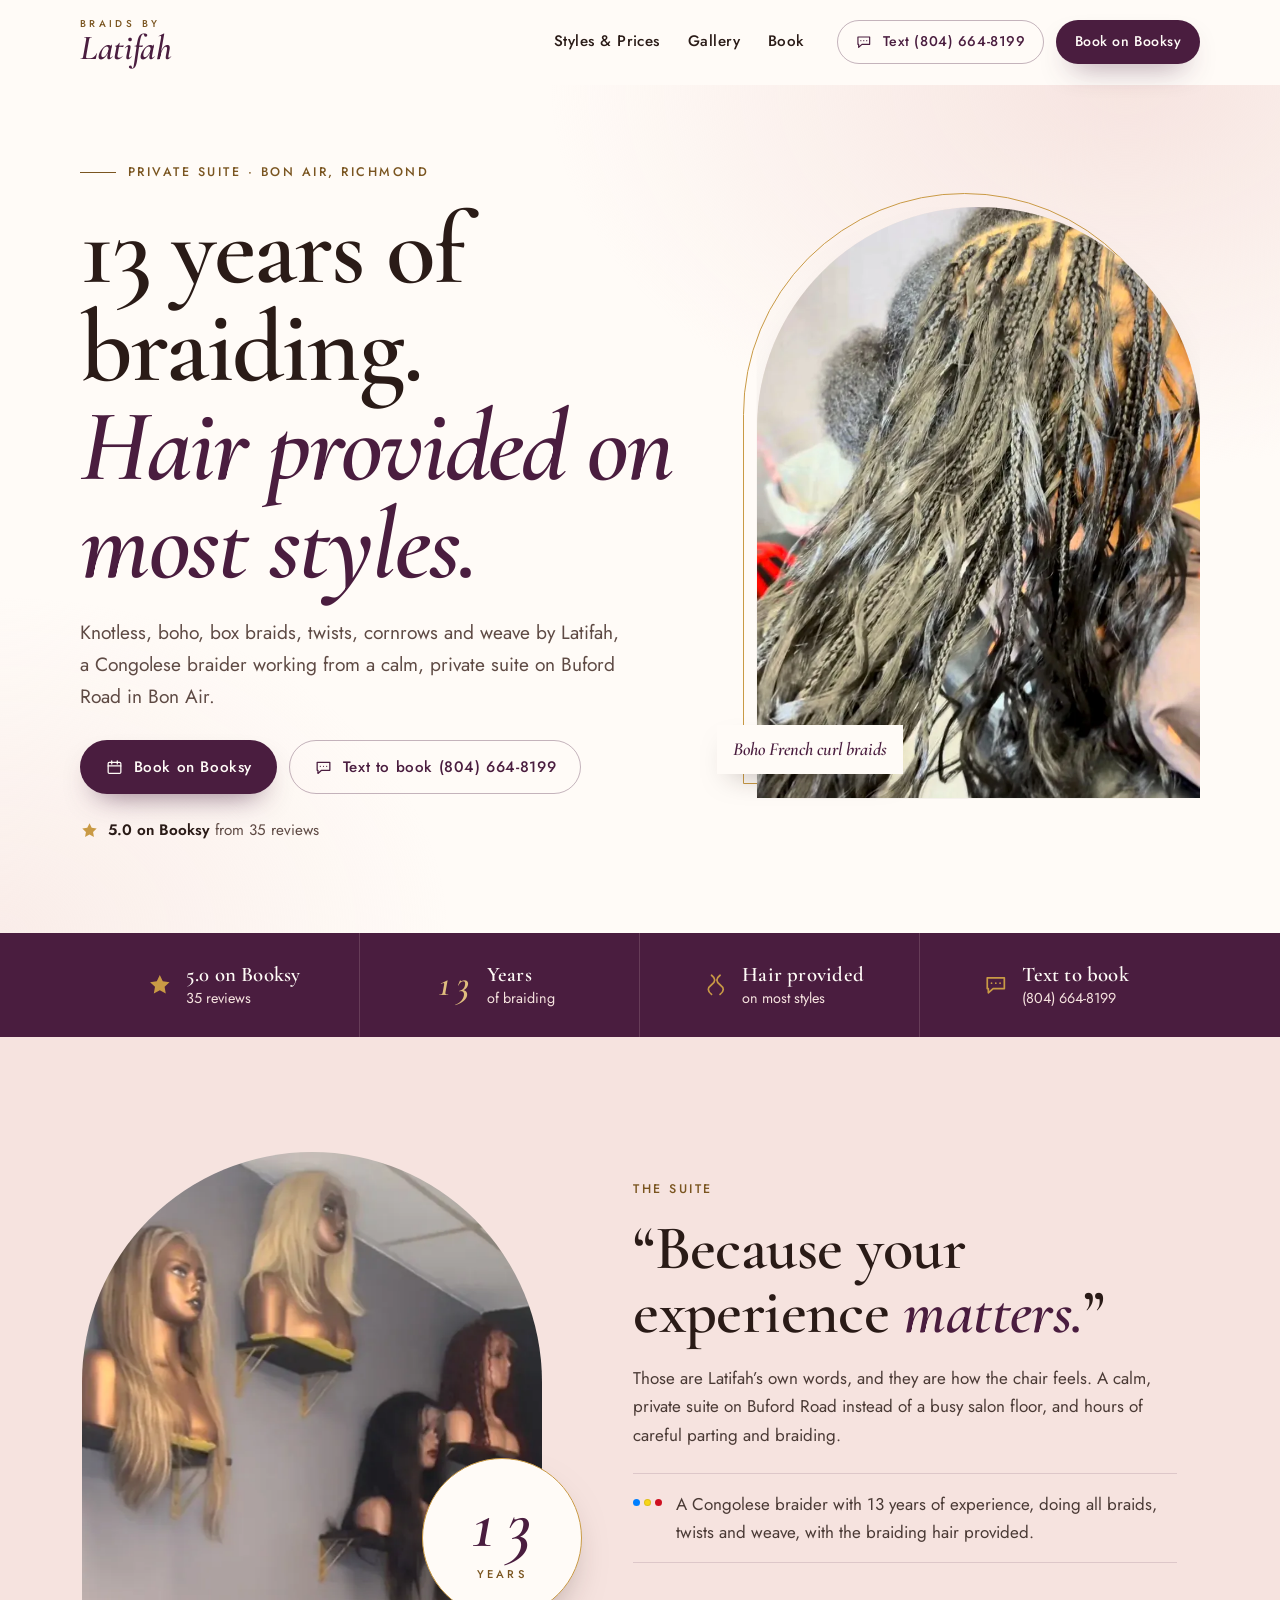
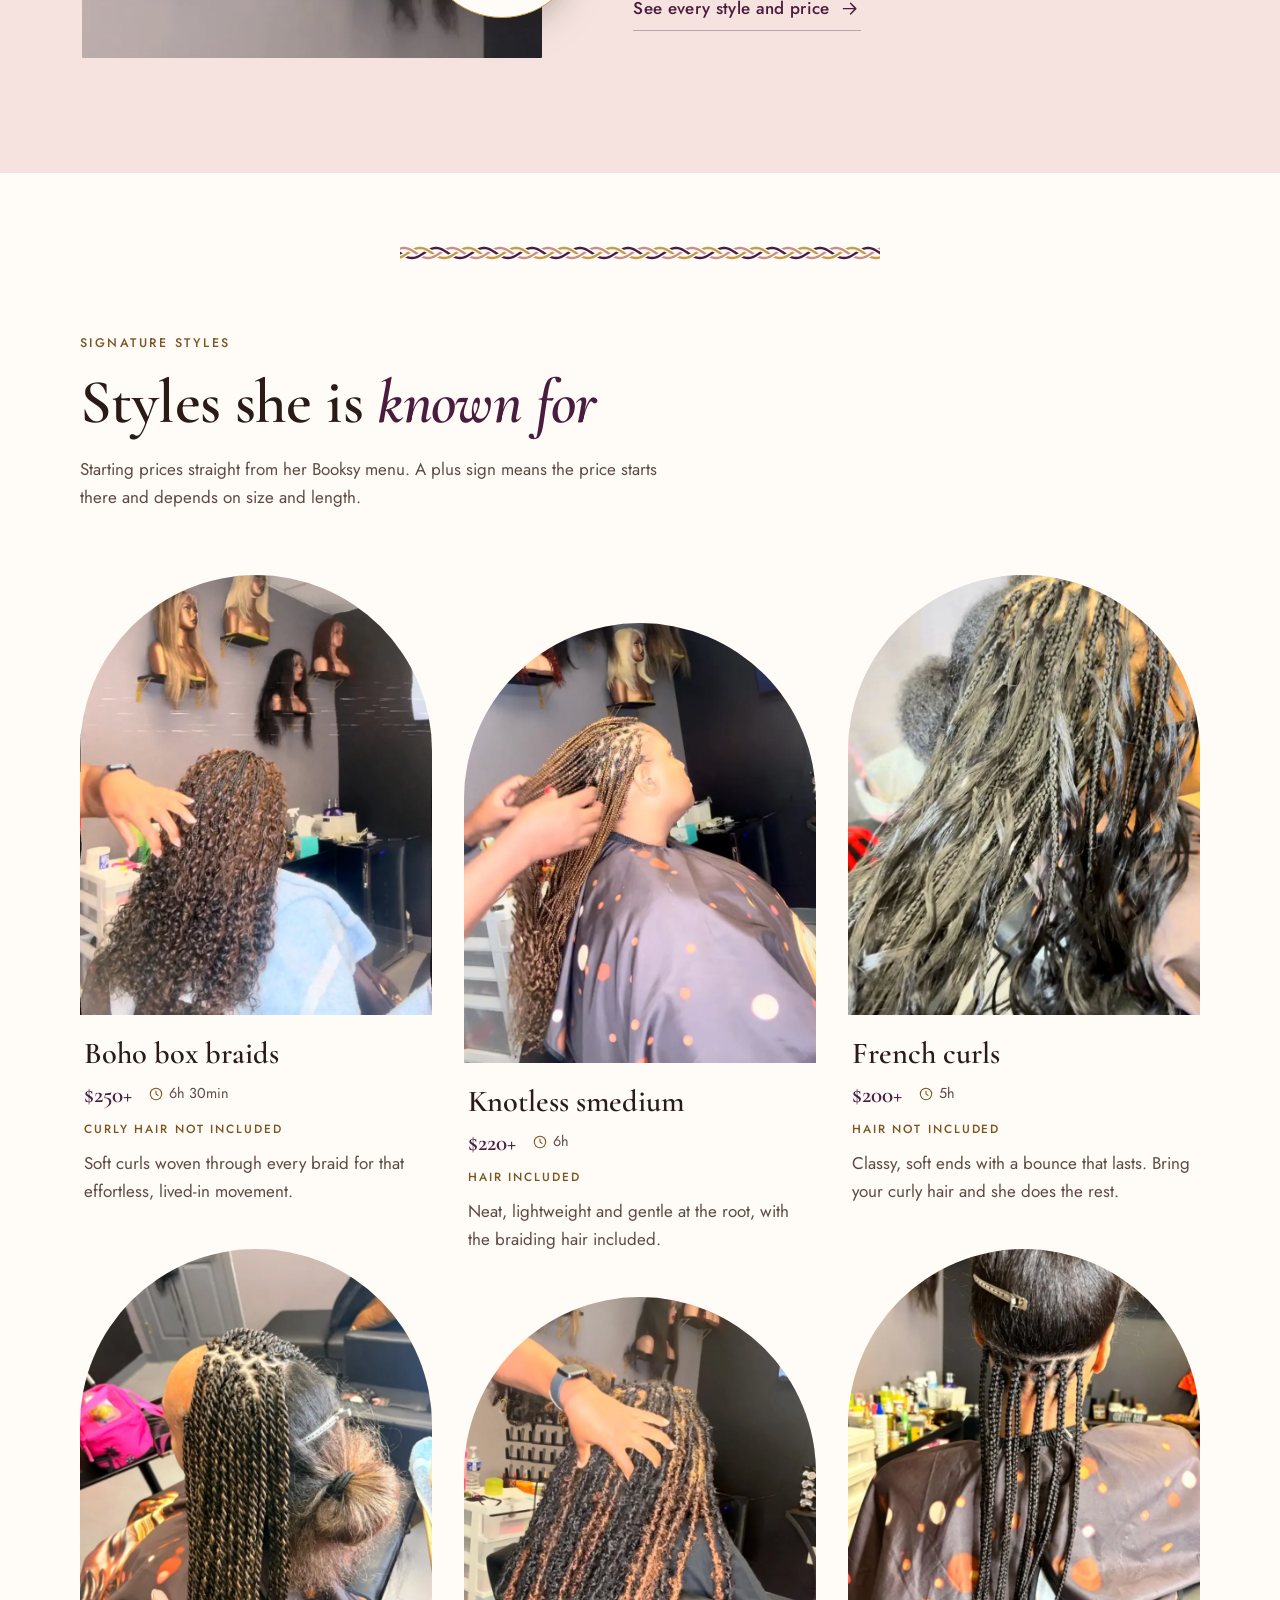
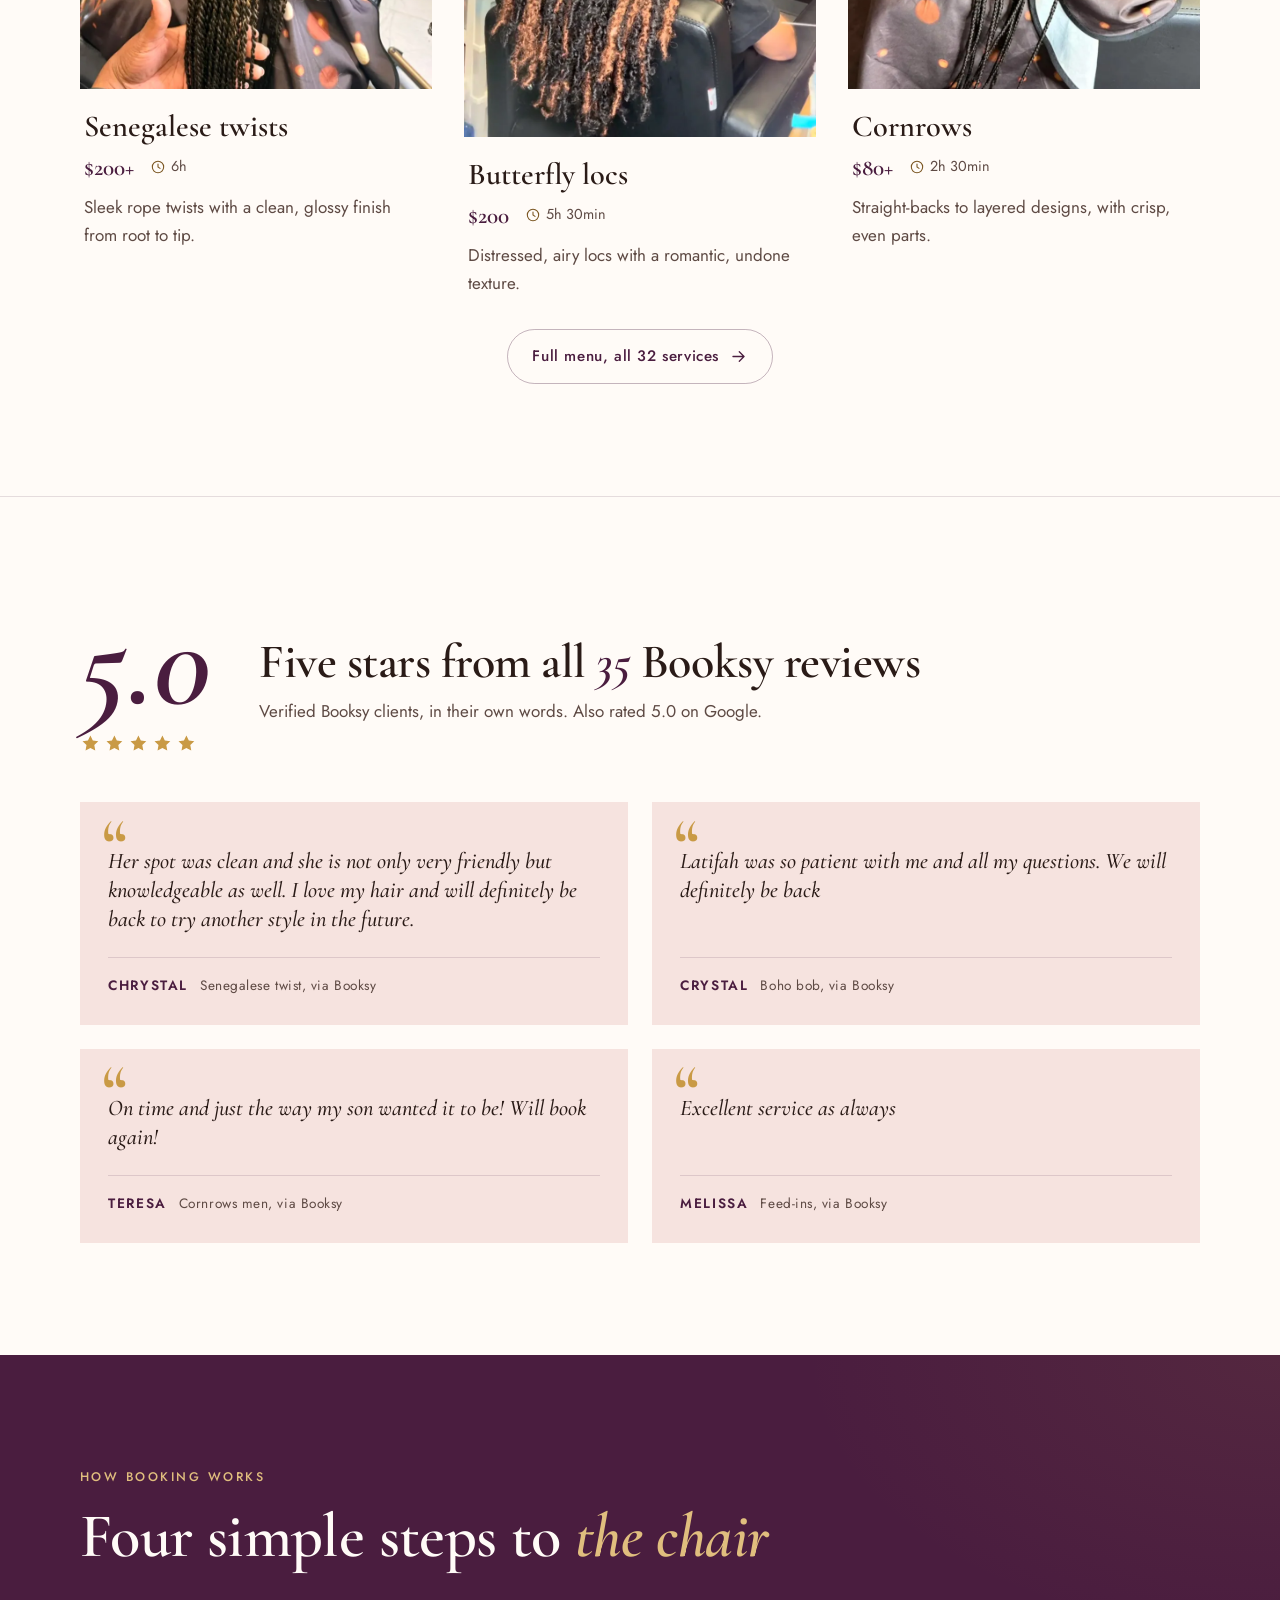
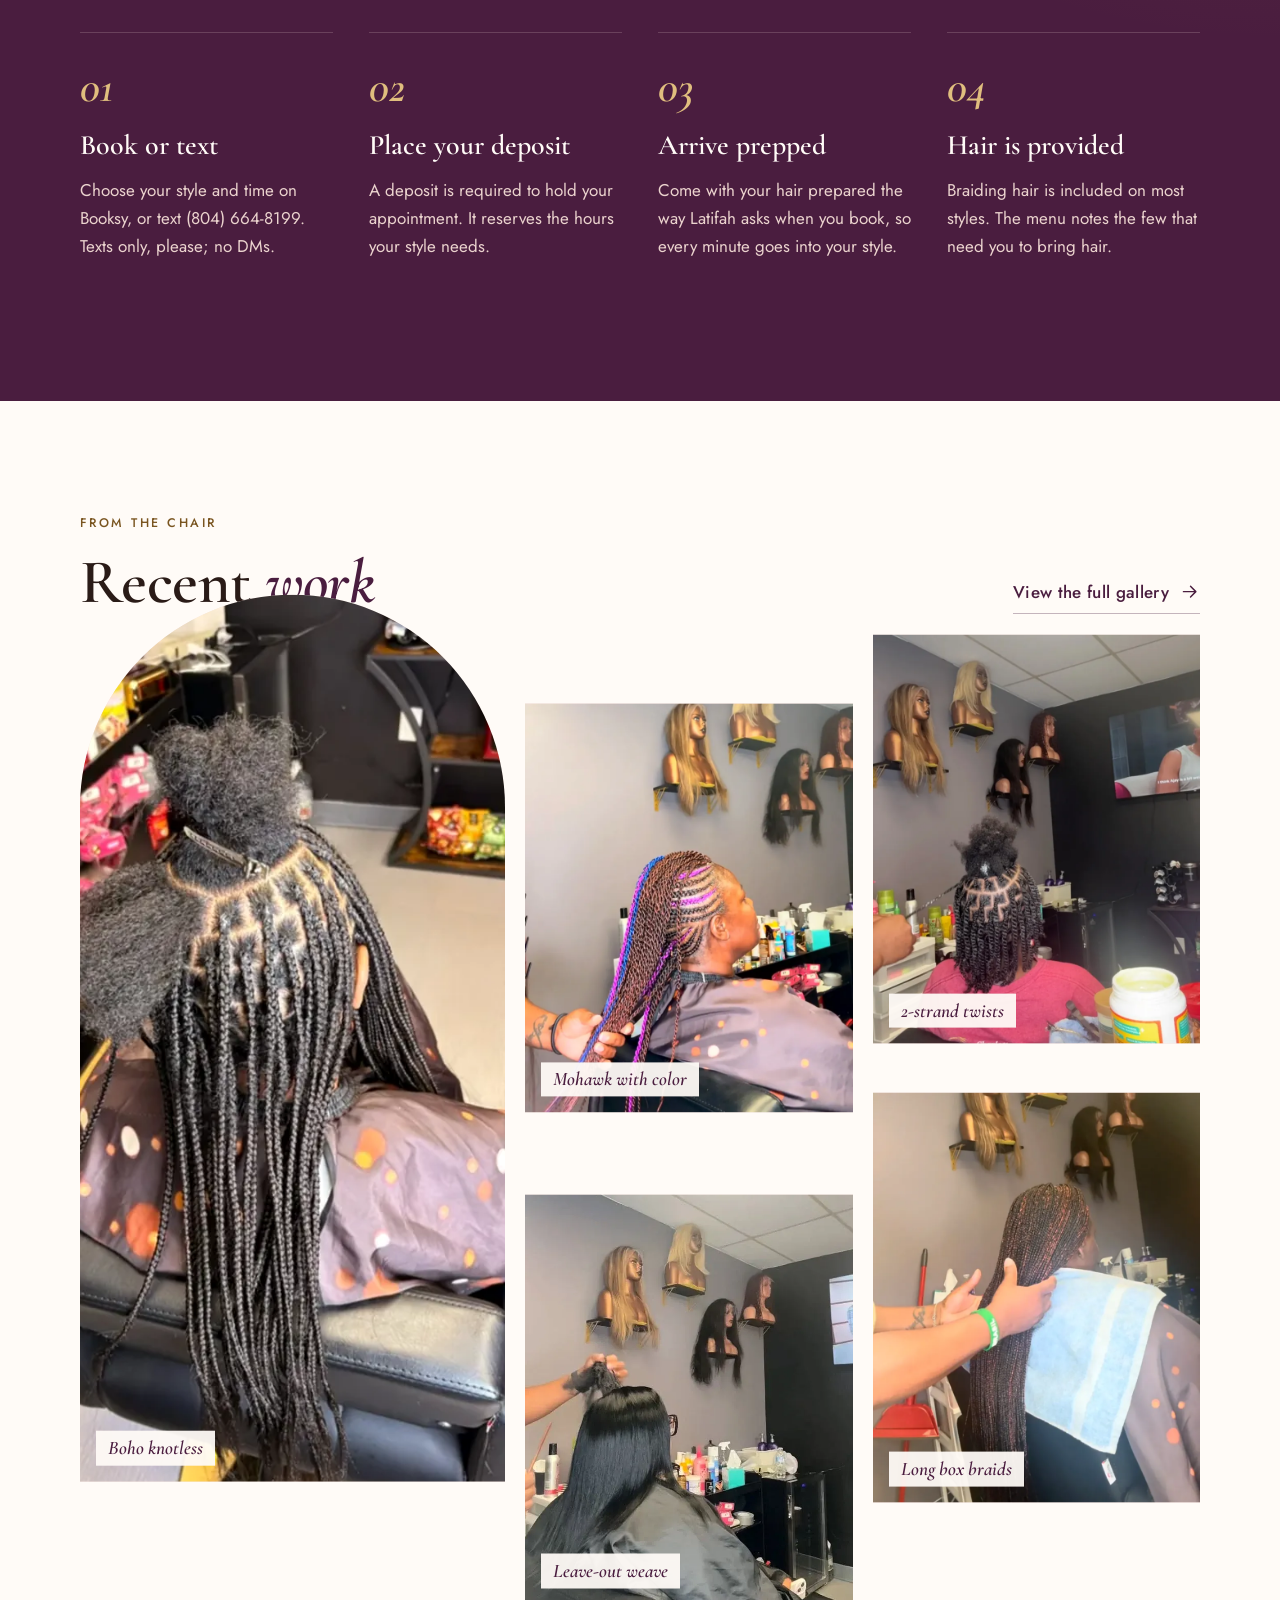
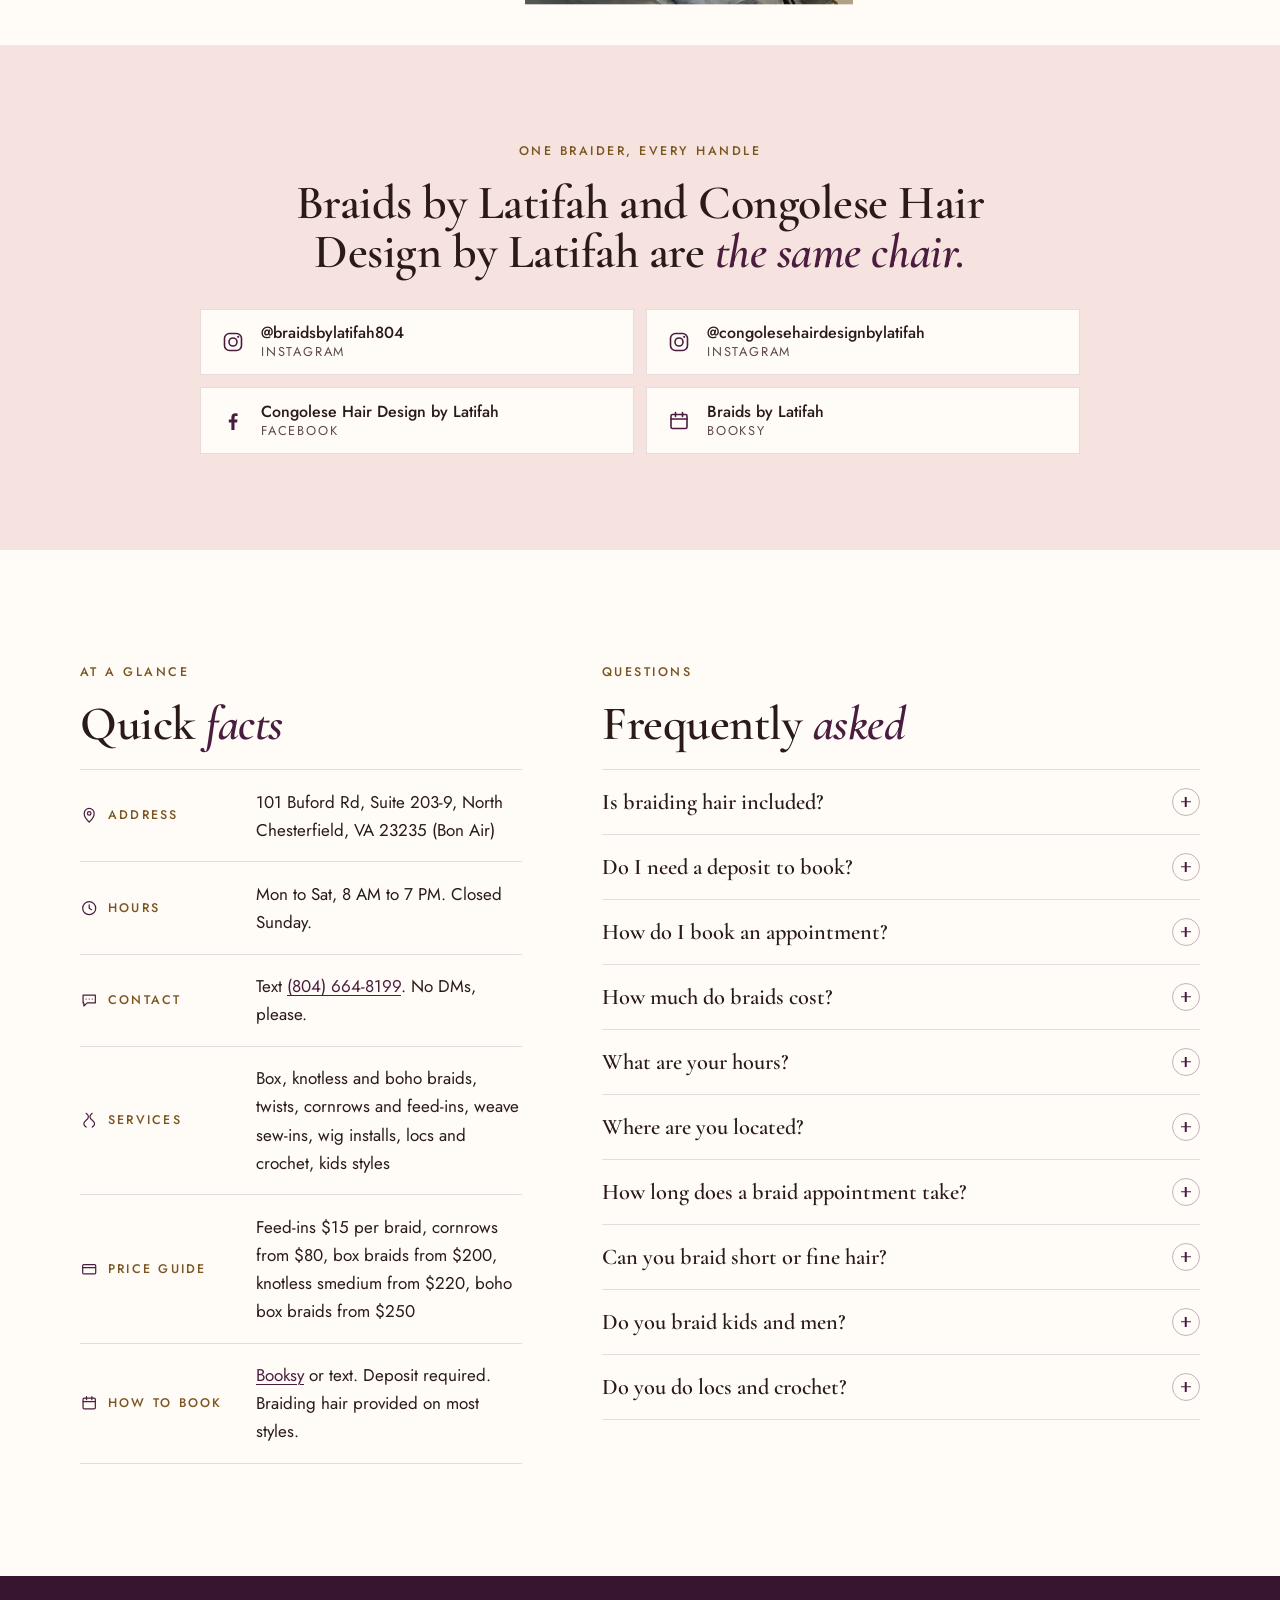
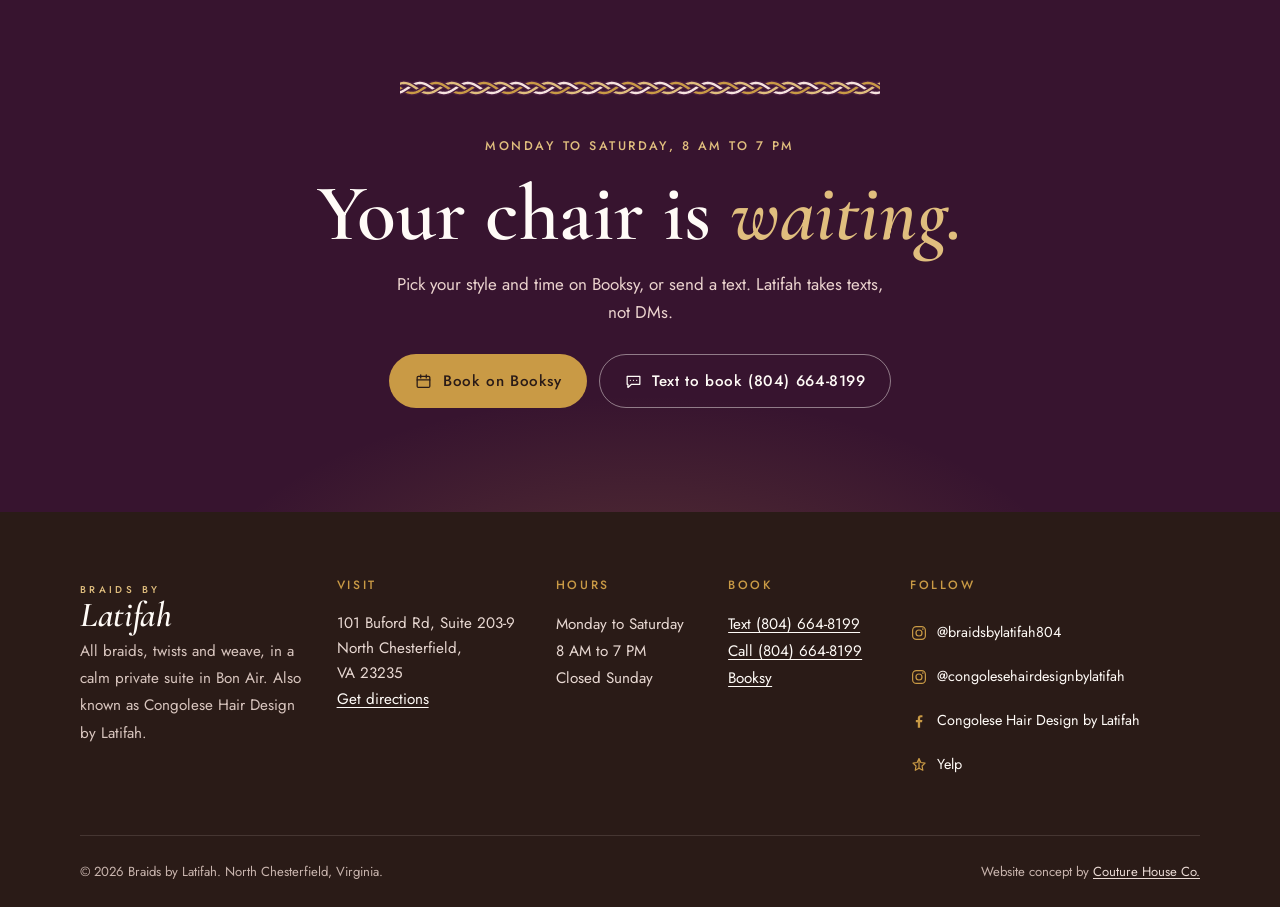
==== commit f8331784: "Mobile scrolling fixes and stylesheet refresh" ====
--- a/index.html
+++ b/index.html
@@ -5,15 +5,15 @@
 <meta name="viewport" content="width=device-width, initial-scale=1, viewport-fit=cover">
 <title>Knotless &amp; Boho Braids in Richmond, VA | Braids by Latifah</title>
 <meta name="description" content="Knotless, boho and box braids, twists and weave by Latifah in Bon Air, North Chesterfield. 13 years of braiding, hair provided on most styles. Book on Booksy or text.">
-<link rel="canonical" href="https://braidsbylatifah.com/">
+<link rel="canonical" href="https://braids-by-latifah-website.netlify.app/">
 <meta name="theme-color" content="#4A1D3F">
 <meta name="format-detection" content="telephone=no">
 <meta property="og:type" content="website">
 <meta property="og:site_name" content="Braids by Latifah">
 <meta property="og:title" content="Knotless &amp; Boho Braids in Richmond, VA | Braids by Latifah">
 <meta property="og:description" content="Knotless, boho and box braids, twists and weave by Latifah in Bon Air, North Chesterfield. 13 years of braiding, hair provided on most styles. Book on Booksy or text.">
-<meta property="og:url" content="https://braidsbylatifah.com/">
-<meta property="og:image" content="https://braidsbylatifah.com/assets/img/og.jpg">
+<meta property="og:url" content="https://braids-by-latifah-website.netlify.app/">
+<meta property="og:image" content="https://braids-by-latifah-website.netlify.app/assets/img/share.jpg">
 <meta property="og:image:width" content="1200">
 <meta property="og:image:height" content="630">
 <meta property="og:image:alt" content="Braids by Latifah: 13 years of braiding, hair provided on most styles. Private suite in Bon Air, North Chesterfield, VA.">
@@ -21,18 +21,18 @@
 <meta name="twitter:card" content="summary_large_image">
 <meta name="twitter:title" content="Knotless &amp; Boho Braids in Richmond, VA | Braids by Latifah">
 <meta name="twitter:description" content="Knotless, boho and box braids, twists and weave by Latifah in Bon Air, North Chesterfield. 13 years of braiding, hair provided on most styles. Book on Booksy or text.">
-<meta name="twitter:image" content="https://braidsbylatifah.com/assets/img/og.jpg">
+<meta name="twitter:image" content="https://braids-by-latifah-website.netlify.app/assets/img/share.jpg">
 <link rel="icon" href="assets/img/favicon.svg" type="image/svg+xml">
 <link rel="icon" href="assets/img/favicon-32.png" sizes="32x32" type="image/png">
 <link rel="apple-touch-icon" href="assets/img/apple-touch-icon.png">
 <link rel="manifest" href="site.webmanifest">
 <link rel="preload" href="assets/fonts/cormorant-garamond-latin-600-italic.woff2" as="font" type="font/woff2" crossorigin>
 <link rel="preload" href="assets/fonts/jost-latin-wght-normal.woff2" as="font" type="font/woff2" crossorigin>
-<link rel="stylesheet" href="assets/css/fonts.css">
-<link rel="stylesheet" href="assets/css/site.css">
+<link rel="stylesheet" href="assets/css/fonts.css?v=20260930b">
+<link rel="stylesheet" href="assets/css/site.css?v=20260930b">
 <script>document.documentElement.classList.add('js')</script>
 <script src="assets/js/site.js" defer></script>
-<script type="application/ld+json">{"@context":"https://schema.org","@type":"HairSalon","@id":"https://braidsbylatifah.com/#salon","name":"Braids by Latifah","alternateName":"Congolese Hair Design by Latifah","description":"Private braiding suite in the Bon Air area of North Chesterfield, VA. Box braids, knotless, boho, twists, cornrows, weave and locs by Latifah, a Congolese braider with 13 years of experience. Braiding hair provided on most styles.","url":"https://braidsbylatifah.com/","logo":"https://braidsbylatifah.com/assets/img/icon-512.png","image":["https://braidsbylatifah.com/assets/img/og.jpg","https://braidsbylatifah.com/assets/img/boho-french-curl-braids.webp"],"telephone":"+1-804-664-8199","address":{"@type":"PostalAddress","streetAddress":"101 Buford Rd, Suite 203-9","addressLocality":"North Chesterfield","addressRegion":"VA","postalCode":"23235","addressCountry":"US"},"openingHoursSpecification":[{"@type":"OpeningHoursSpecification","dayOfWeek":["Monday","Tuesday","Wednesday","Thursday","Friday","Saturday"],"opens":"08:00","closes":"19:00"}],"priceRange":"$15-$250","currenciesAccepted":"USD","areaServed":[{"@type":"City","name":"Richmond, VA"},{"@type":"Place","name":"Bon Air, VA"},{"@type":"Place","name":"North Chesterfield, VA"},{"@type":"AdministrativeArea","name":"Chesterfield County, VA"}],"sameAs":["https://www.instagram.com/braidsbylatifah804/","https://www.instagram.com/congolesehairdesignbylatifah/","https://www.facebook.com/congolesehairdesignbylatifah/","https://www.yelp.com/biz/braids-by-latifah-bon-air","https://booksy.com/en-us/1588457_braids-by-latifah_braids-locs_134575_richmond"],"founder":{"@type":"Person","name":"Latifah","jobTitle":"Braider"},"potentialAction":{"@type":"ReserveAction","target":{"@type":"EntryPoint","urlTemplate":"https://booksy.com/en-us/1588457_braids-by-latifah_braids-locs_134575_richmond","actionPlatform":["https://schema.org/DesktopWebPlatform","https://schema.org/MobileWebPlatform"]},"result":{"@type":"Reservation","name":"Braiding appointment"}},"hasOfferCatalog":{"@type":"OfferCatalog","name":"Braids, twists, weave and locs","itemListElement":[{"@type":"OfferCatalog","name":"Knotless & Box Braids","itemListElement":[{"@type":"Offer","itemOffered":{"@type":"Service","name":"Knotless smedium box braids","description":"Hair included"},"priceSpecification":{"@type":"PriceSpecification","price":220,"priceCurrency":"USD","minPrice":220}},{"@type":"Offer","itemOffered":{"@type":"Service","name":"Box braids"},"priceSpecification":{"@type":"PriceSpecification","price":200,"priceCurrency":"USD","minPrice":200}},{"@type":"Offer","itemOffered":{"@type":"Service","name":"Tribal braids / box braids"},"priceSpecification":{"@type":"PriceSpecification","price":150,"priceCurrency":"USD","minPrice":150}},{"@type":"Offer","itemOffered":{"@type":"Service","name":"Micro braids"},"priceSpecification":{"@type":"PriceSpecification","price":200,"priceCurrency":"USD","minPrice":200}},{"@type":"Offer","itemOffered":{"@type":"Service","name":"Classic bob (burnt)"},"priceSpecification":{"@type":"PriceSpecification","price":180,"priceCurrency":"USD","minPrice":180}}]},{"@type":"OfferCatalog","name":"Boho & Curls","itemListElement":[{"@type":"Offer","itemOffered":{"@type":"Service","name":"Bohemian or boho box braids","description":"Curly hair is not included"},"priceSpecification":{"@type":"PriceSpecification","price":250,"priceCurrency":"USD","minPrice":250}},{"@type":"Offer","itemOffered":{"@type":"Service","name":"French curls","description":"Hair not included"},"priceSpecification":{"@type":"PriceSpecification","price":200,"priceCurrency":"USD","minPrice":200}},{"@type":"Offer","itemOffered":{"@type":"Service","name":"Springy bohemian twists","description":"Hair is not included"},"priceSpecification":{"@type":"PriceSpecification","price":220,"priceCurrency":"USD","minPrice":220}},{"@type":"Offer","itemOffered":{"@type":"Service","name":"Boho bob","description":"Braiding hair included; client provides the curly hair"},"priceSpecification":{"@type":"PriceSpecification","price":200,"priceCurrency":"USD"}}]},{"@type":"OfferCatalog","name":"Cornrows & Feed-ins","itemListElement":[{"@type":"Offer","itemOffered":{"@type":"Service","name":"Cornrow braids"},"priceSpecification":{"@type":"PriceSpecification","price":80,"priceCurrency":"USD","minPrice":80}},{"@type":"Offer","itemOffered":{"@type":"Service","name":"Cornrows men"},"priceSpecification":{"@type":"PriceSpecification","price":60,"priceCurrency":"USD","minPrice":60}},{"@type":"Offer","itemOffered":{"@type":"Service","name":"Feed-ins","description":"$15 per braid, or 2 for $40 with braiding hair included"},"priceSpecification":{"@type":"PriceSpecification","price":15,"priceCurrency":"USD","minPrice":15}},{"@type":"Offer","itemOffered":{"@type":"Service","name":"Cornrows under the wig"},"priceSpecification":{"@type":"PriceSpecification","price":50,"priceCurrency":"USD"}}]},{"@type":"OfferCatalog","name":"Twists","itemListElement":[{"@type":"Offer","itemOffered":{"@type":"Service","name":"2-strand twist"},"priceSpecification":{"@type":"PriceSpecification","price":80,"priceCurrency":"USD"}},{"@type":"Offer","itemOffered":{"@type":"Service","name":"Senegalese twist"},"priceSpecification":{"@type":"PriceSpecification","price":200,"priceCurrency":"USD","minPrice":200}},{"@type":"Offer","itemOffered":{"@type":"Service","name":"Marley twist"},"priceSpecification":{"@type":"PriceSpecification","price":200,"priceCurrency":"USD","minPrice":200}},{"@type":"Offer","itemOffered":{"@type":"Service","name":"Kinky twist"},"priceSpecification":{"@type":"PriceSpecification","price":180,"priceCurrency":"USD","minPrice":180}},{"@type":"Offer","itemOffered":{"@type":"Service","name":"Spring twist"},"priceSpecification":{"@type":"PriceSpecification","price":180,"priceCurrency":"USD","minPrice":180}},{"@type":"Offer","itemOffered":{"@type":"Service","name":"Island twist"},"priceSpecification":{"@type":"PriceSpecification","price":180,"priceCurrency":"USD","minPrice":180}}]},{"@type":"OfferCatalog","name":"Weave & Wigs","itemListElement":[{"@type":"Offer","itemOffered":{"@type":"Service","name":"Weave sew-in","description":"Leave-out and full sew-in only. No closure or lace frontal."},"priceSpecification":{"@type":"PriceSpecification","price":100,"priceCurrency":"USD","minPrice":100}},{"@type":"Offer","itemOffered":{"@type":"Service","name":"Wig install"},"priceSpecification":{"@type":"PriceSpecification","price":100,"priceCurrency":"USD","minPrice":100}}]},{"@type":"OfferCatalog","name":"Kids","itemListElement":[{"@type":"Offer","itemOffered":{"@type":"Service","name":"Box braids kids","description":"Under 12"},"priceSpecification":{"@type":"PriceSpecification","price":150,"priceCurrency":"USD","minPrice":150}},{"@type":"Offer","itemOffered":{"@type":"Service","name":"Cornrows kids"},"priceSpecification":{"@type":"PriceSpecification","price":60,"priceCurrency":"USD","minPrice":60}}]},{"@type":"OfferCatalog","name":"Locs & Crochet","itemListElement":[{"@type":"Offer","itemOffered":{"@type":"Service","name":"Butterfly locs"},"priceSpecification":{"@type":"PriceSpecification","price":200,"priceCurrency":"USD"}},{"@type":"Offer","itemOffered":{"@type":"Service","name":"Soft dread","description":"Hair included"},"priceSpecification":{"@type":"PriceSpecification","price":180,"priceCurrency":"USD"}},{"@type":"Offer","itemOffered":{"@type":"Service","name":"Bobby faux locs","description":"Hair not included"},"priceSpecification":{"@type":"PriceSpecification","price":200,"priceCurrency":"USD"}},{"@type":"Offer","itemOffered":{"@type":"Service","name":"Crochet braids"},"priceSpecification":{"@type":"PriceSpecification","price":100,"priceCurrency":"USD","minPrice":100}},{"@type":"Offer","itemOffered":{"@type":"Service","name":"Loc retwist","description":"Regular size; small is extra"},"priceSpecification":{"@type":"PriceSpecification","price":60,"priceCurrency":"USD"}},{"@type":"Offer","itemOffered":{"@type":"Service","name":"Retwist locs"},"priceSpecification":{"@type":"PriceSpecification","price":60,"priceCurrency":"USD","minPrice":60}}]},{"@type":"OfferCatalog","name":"Extras","itemListElement":[{"@type":"Offer","itemOffered":{"@type":"Service","name":"Wash"},"priceSpecification":{"@type":"PriceSpecification","price":20,"priceCurrency":"USD"}},{"@type":"Offer","itemOffered":{"@type":"Service","name":"Touch-up service"},"priceSpecification":{"@type":"PriceSpecification","price":80,"priceCurrency":"USD","minPrice":80}},{"@type":"Offer","itemOffered":{"@type":"Service","name":"Take out (all types of braids)","description":"Depending on the style and size of the braids"},"priceSpecification":{"@type":"PriceSpecification","price":20,"priceCurrency":"USD","minPrice":20}}]}]},"aggregateRating":{"@type":"AggregateRating","ratingValue":"5.0","reviewCount":"13","bestRating":"5","worstRating":"1"}}</script><script type="application/ld+json">{"@context":"https://schema.org","@type":"WebSite","@id":"https://braidsbylatifah.com/#website","name":"Braids by Latifah","url":"https://braidsbylatifah.com/","publisher":{"@id":"https://braidsbylatifah.com/#salon"}}</script><script type="application/ld+json">{"@context":"https://schema.org","@type":"FAQPage","mainEntity":[{"@type":"Question","name":"Is braiding hair included?","acceptedAnswer":{"@type":"Answer","text":"Yes, on most styles. Latifah provides the braiding hair, and the menu flags the exceptions: French curls, springy bohemian twists and Bobby faux locs do not include hair, and boho styles need client-provided curly hair."}},{"@type":"Question","name":"Do I need a deposit to book?","acceptedAnswer":{"@type":"Answer","text":"Yes. A deposit is required to secure every appointment. Latifah confirms the amount when you book."}},{"@type":"Question","name":"How do I book an appointment?","acceptedAnswer":{"@type":"Answer","text":"Book online through Booksy, or text (804) 664-8199. Please text instead of sending Instagram or Facebook DMs."}},{"@type":"Question","name":"How much do braids cost?","acceptedAnswer":{"@type":"Answer","text":"Knotless smedium box braids start at $220 with hair included, box braids start at $200, and boho box braids start at $250. Cornrows start at $80 and feed-ins are $15 per braid."}},{"@type":"Question","name":"What are your hours?","acceptedAnswer":{"@type":"Answer","text":"Monday to Saturday, 8 AM to 7 PM. The suite is closed on Sundays."}},{"@type":"Question","name":"Where are you located?","acceptedAnswer":{"@type":"Answer","text":"In a private suite at 101 Buford Rd, Suite 203-9, North Chesterfield, VA 23235, in the Bon Air area on the south side of Richmond."}},{"@type":"Question","name":"How long does a braid appointment take?","acceptedAnswer":{"@type":"Answer","text":"Most full braid styles take 4 to 6.5 hours. Knotless smedium is about 6 hours, box braids about 5.5 hours, and a 2-strand twist about 3.5 hours."}},{"@type":"Question","name":"Can you braid short or fine hair?","acceptedAnswer":{"@type":"Answer","text":"Yes. Latifah braids short and fine hair, and offers lighter styles for anyone who does not like heavy braids. Text a photo of your hair if you are unsure."}},{"@type":"Question","name":"Do you braid kids and men?","acceptedAnswer":{"@type":"Answer","text":"Yes. Kids box braids (under 12) start at $150 and kids cornrows start at $60. Men’s cornrows start at $60."}},{"@type":"Question","name":"Do you do locs and crochet?","acceptedAnswer":{"@type":"Answer","text":"Yes: loc retwists from $60, butterfly locs, soft dreads, Bobby faux locs and crochet braids from $100."}}]}</script>
+<script type="application/ld+json">{"@context":"https://schema.org","@type":"HairSalon","@id":"https://braids-by-latifah-website.netlify.app/#salon","name":"Braids by Latifah","alternateName":"Congolese Hair Design by Latifah","description":"Private braiding suite in the Bon Air area of North Chesterfield, VA. Box braids, knotless, boho, twists, cornrows, weave and locs by Latifah, a Congolese braider with 13 years of experience. Braiding hair provided on most styles.","url":"https://braids-by-latifah-website.netlify.app/","logo":"https://braids-by-latifah-website.netlify.app/assets/img/icon-512.png","image":["https://braids-by-latifah-website.netlify.app/assets/img/share.jpg","https://braids-by-latifah-website.netlify.app/assets/img/boho-french-curl-braids.webp"],"telephone":"+1-804-664-8199","address":{"@type":"PostalAddress","streetAddress":"101 Buford Rd, Suite 203-9","addressLocality":"North Chesterfield","addressRegion":"VA","postalCode":"23235","addressCountry":"US"},"openingHoursSpecification":[{"@type":"OpeningHoursSpecification","dayOfWeek":["Monday","Tuesday","Wednesday","Thursday","Friday","Saturday"],"opens":"08:00","closes":"19:00"}],"priceRange":"$15-$250","currenciesAccepted":"USD","areaServed":[{"@type":"City","name":"Richmond, VA"},{"@type":"Place","name":"Bon Air, VA"},{"@type":"Place","name":"North Chesterfield, VA"},{"@type":"AdministrativeArea","name":"Chesterfield County, VA"}],"sameAs":["https://www.instagram.com/braidsbylatifah804/","https://www.instagram.com/congolesehairdesignbylatifah/","https://www.facebook.com/congolesehairdesignbylatifah/","https://www.yelp.com/biz/braids-by-latifah-bon-air","https://booksy.com/en-us/1588457_braids-by-latifah_braids-locs_134575_richmond"],"founder":{"@type":"Person","name":"Latifah","jobTitle":"Braider"},"potentialAction":{"@type":"ReserveAction","target":{"@type":"EntryPoint","urlTemplate":"https://booksy.com/en-us/1588457_braids-by-latifah_braids-locs_134575_richmond","actionPlatform":["https://schema.org/DesktopWebPlatform","https://schema.org/MobileWebPlatform"]},"result":{"@type":"Reservation","name":"Braiding appointment"}},"hasOfferCatalog":{"@type":"OfferCatalog","name":"Braids, twists, weave and locs","itemListElement":[{"@type":"OfferCatalog","name":"Knotless & Box Braids","itemListElement":[{"@type":"Offer","itemOffered":{"@type":"Service","name":"Knotless smedium box braids","description":"Hair included"},"priceSpecification":{"@type":"PriceSpecification","price":220,"priceCurrency":"USD","minPrice":220}},{"@type":"Offer","itemOffered":{"@type":"Service","name":"Box braids"},"priceSpecification":{"@type":"PriceSpecification","price":200,"priceCurrency":"USD","minPrice":200}},{"@type":"Offer","itemOffered":{"@type":"Service","name":"Tribal braids / box braids"},"priceSpecification":{"@type":"PriceSpecification","price":150,"priceCurrency":"USD","minPrice":150}},{"@type":"Offer","itemOffered":{"@type":"Service","name":"Micro braids"},"priceSpecification":{"@type":"PriceSpecification","price":200,"priceCurrency":"USD","minPrice":200}},{"@type":"Offer","itemOffered":{"@type":"Service","name":"Classic bob (burnt)"},"priceSpecification":{"@type":"PriceSpecification","price":180,"priceCurrency":"USD","minPrice":180}}]},{"@type":"OfferCatalog","name":"Boho & Curls","itemListElement":[{"@type":"Offer","itemOffered":{"@type":"Service","name":"Bohemian or boho box braids","description":"Curly hair is not included"},"priceSpecification":{"@type":"PriceSpecification","price":250,"priceCurrency":"USD","minPrice":250}},{"@type":"Offer","itemOffered":{"@type":"Service","name":"French curls","description":"Hair not included"},"priceSpecification":{"@type":"PriceSpecification","price":200,"priceCurrency":"USD","minPrice":200}},{"@type":"Offer","itemOffered":{"@type":"Service","name":"Springy bohemian twists","description":"Hair is not included"},"priceSpecification":{"@type":"PriceSpecification","price":220,"priceCurrency":"USD","minPrice":220}},{"@type":"Offer","itemOffered":{"@type":"Service","name":"Boho bob","description":"Braiding hair included; client provides the curly hair"},"priceSpecification":{"@type":"PriceSpecification","price":200,"priceCurrency":"USD"}}]},{"@type":"OfferCatalog","name":"Cornrows & Feed-ins","itemListElement":[{"@type":"Offer","itemOffered":{"@type":"Service","name":"Cornrow braids"},"priceSpecification":{"@type":"PriceSpecification","price":80,"priceCurrency":"USD","minPrice":80}},{"@type":"Offer","itemOffered":{"@type":"Service","name":"Cornrows men"},"priceSpecification":{"@type":"PriceSpecification","price":60,"priceCurrency":"USD","minPrice":60}},{"@type":"Offer","itemOffered":{"@type":"Service","name":"Feed-ins","description":"$15 per braid, or 2 for $40 with braiding hair included"},"priceSpecification":{"@type":"PriceSpecification","price":15,"priceCurrency":"USD","minPrice":15}},{"@type":"Offer","itemOffered":{"@type":"Service","name":"Cornrows under the wig"},"priceSpecification":{"@type":"PriceSpecification","price":50,"priceCurrency":"USD"}}]},{"@type":"OfferCatalog","name":"Twists","itemListElement":[{"@type":"Offer","itemOffered":{"@type":"Service","name":"2-strand twist"},"priceSpecification":{"@type":"PriceSpecification","price":80,"priceCurrency":"USD"}},{"@type":"Offer","itemOffered":{"@type":"Service","name":"Senegalese twist"},"priceSpecification":{"@type":"PriceSpecification","price":200,"priceCurrency":"USD","minPrice":200}},{"@type":"Offer","itemOffered":{"@type":"Service","name":"Marley twist"},"priceSpecification":{"@type":"PriceSpecification","price":200,"priceCurrency":"USD","minPrice":200}},{"@type":"Offer","itemOffered":{"@type":"Service","name":"Kinky twist"},"priceSpecification":{"@type":"PriceSpecification","price":180,"priceCurrency":"USD","minPrice":180}},{"@type":"Offer","itemOffered":{"@type":"Service","name":"Spring twist"},"priceSpecification":{"@type":"PriceSpecification","price":180,"priceCurrency":"USD","minPrice":180}},{"@type":"Offer","itemOffered":{"@type":"Service","name":"Island twist"},"priceSpecification":{"@type":"PriceSpecification","price":180,"priceCurrency":"USD","minPrice":180}}]},{"@type":"OfferCatalog","name":"Weave & Wigs","itemListElement":[{"@type":"Offer","itemOffered":{"@type":"Service","name":"Weave sew-in","description":"Leave-out and full sew-in only. No closure or lace frontal."},"priceSpecification":{"@type":"PriceSpecification","price":100,"priceCurrency":"USD","minPrice":100}},{"@type":"Offer","itemOffered":{"@type":"Service","name":"Wig install"},"priceSpecification":{"@type":"PriceSpecification","price":100,"priceCurrency":"USD","minPrice":100}}]},{"@type":"OfferCatalog","name":"Kids","itemListElement":[{"@type":"Offer","itemOffered":{"@type":"Service","name":"Box braids kids","description":"Under 12"},"priceSpecification":{"@type":"PriceSpecification","price":150,"priceCurrency":"USD","minPrice":150}},{"@type":"Offer","itemOffered":{"@type":"Service","name":"Cornrows kids"},"priceSpecification":{"@type":"PriceSpecification","price":60,"priceCurrency":"USD","minPrice":60}}]},{"@type":"OfferCatalog","name":"Locs & Crochet","itemListElement":[{"@type":"Offer","itemOffered":{"@type":"Service","name":"Butterfly locs"},"priceSpecification":{"@type":"PriceSpecification","price":200,"priceCurrency":"USD"}},{"@type":"Offer","itemOffered":{"@type":"Service","name":"Soft dread","description":"Hair included"},"priceSpecification":{"@type":"PriceSpecification","price":180,"priceCurrency":"USD"}},{"@type":"Offer","itemOffered":{"@type":"Service","name":"Bobby faux locs","description":"Hair not included"},"priceSpecification":{"@type":"PriceSpecification","price":200,"priceCurrency":"USD"}},{"@type":"Offer","itemOffered":{"@type":"Service","name":"Crochet braids"},"priceSpecification":{"@type":"PriceSpecification","price":100,"priceCurrency":"USD","minPrice":100}},{"@type":"Offer","itemOffered":{"@type":"Service","name":"Loc retwist","description":"Regular size; small is extra"},"priceSpecification":{"@type":"PriceSpecification","price":60,"priceCurrency":"USD"}},{"@type":"Offer","itemOffered":{"@type":"Service","name":"Retwist locs"},"priceSpecification":{"@type":"PriceSpecification","price":60,"priceCurrency":"USD","minPrice":60}}]},{"@type":"OfferCatalog","name":"Extras","itemListElement":[{"@type":"Offer","itemOffered":{"@type":"Service","name":"Wash"},"priceSpecification":{"@type":"PriceSpecification","price":20,"priceCurrency":"USD"}},{"@type":"Offer","itemOffered":{"@type":"Service","name":"Touch-up service"},"priceSpecification":{"@type":"PriceSpecification","price":80,"priceCurrency":"USD","minPrice":80}},{"@type":"Offer","itemOffered":{"@type":"Service","name":"Take out (all types of braids)","description":"Depending on the style and size of the braids"},"priceSpecification":{"@type":"PriceSpecification","price":20,"priceCurrency":"USD","minPrice":20}}]}]},"aggregateRating":{"@type":"AggregateRating","ratingValue":"5.0","reviewCount":"13","bestRating":"5","worstRating":"1"}}</script><script type="application/ld+json">{"@context":"https://schema.org","@type":"WebSite","@id":"https://braids-by-latifah-website.netlify.app/#website","name":"Braids by Latifah","url":"https://braids-by-latifah-website.netlify.app/","publisher":{"@id":"https://braids-by-latifah-website.netlify.app/#salon"}}</script><script type="application/ld+json">{"@context":"https://schema.org","@type":"FAQPage","mainEntity":[{"@type":"Question","name":"Is braiding hair included?","acceptedAnswer":{"@type":"Answer","text":"Yes, on most styles. Latifah provides the braiding hair, and the menu flags the exceptions: French curls, springy bohemian twists and Bobby faux locs do not include hair, and boho styles need client-provided curly hair."}},{"@type":"Question","name":"Do I need a deposit to book?","acceptedAnswer":{"@type":"Answer","text":"Yes. A deposit is required to secure every appointment. Latifah confirms the amount when you book."}},{"@type":"Question","name":"How do I book an appointment?","acceptedAnswer":{"@type":"Answer","text":"Book online through Booksy, or text (804) 664-8199. Please text instead of sending Instagram or Facebook DMs."}},{"@type":"Question","name":"How much do braids cost?","acceptedAnswer":{"@type":"Answer","text":"Knotless smedium box braids start at $220 with hair included, box braids start at $200, and boho box braids start at $250. Cornrows start at $80 and feed-ins are $15 per braid."}},{"@type":"Question","name":"What are your hours?","acceptedAnswer":{"@type":"Answer","text":"Monday to Saturday, 8 AM to 7 PM. The suite is closed on Sundays."}},{"@type":"Question","name":"Where are you located?","acceptedAnswer":{"@type":"Answer","text":"In a private suite at 101 Buford Rd, Suite 203-9, North Chesterfield, VA 23235, in the Bon Air area on the south side of Richmond."}},{"@type":"Question","name":"How long does a braid appointment take?","acceptedAnswer":{"@type":"Answer","text":"Most full braid styles take 4 to 6.5 hours. Knotless smedium is about 6 hours, box braids about 5.5 hours, and a 2-strand twist about 3.5 hours."}},{"@type":"Question","name":"Can you braid short or fine hair?","acceptedAnswer":{"@type":"Answer","text":"Yes. Latifah braids short and fine hair, and offers lighter styles for anyone who does not like heavy braids. Text a photo of your hair if you are unsure."}},{"@type":"Question","name":"Do you braid kids and men?","acceptedAnswer":{"@type":"Answer","text":"Yes. Kids box braids (under 12) start at $150 and kids cornrows start at $60. Men’s cornrows start at $60."}},{"@type":"Question","name":"Do you do locs and crochet?","acceptedAnswer":{"@type":"Answer","text":"Yes: loc retwists from $60, butterfly locs, soft dreads, Bobby faux locs and crochet braids from $100."}}]}</script>
 </head><body>
 <svg class="sprite" aria-hidden="true" focusable="false" width="0" height="0"><defs><pattern id="braid-light" width="48" height="16" patternUnits="userSpaceOnUse"><g fill="none"><polyline points="-24.00,8.00 -22.00,6.71 -20.00,5.50 -18.00,4.46 -16.00,3.67 -14.00,3.17 -12.00,3.00" stroke="#FFFBF7" stroke-width="5.0" stroke-linecap="butt"/><polyline points="-24.00,8.00 -22.00,6.71 -20.00,5.50 -18.00,4.46 -16.00,3.67 -14.00,3.17 -12.00,3.00" stroke="#4A1D3F" stroke-width="2.4" stroke-linecap="round"/><polyline points="0.00,8.00 2.00,9.29 4.00,10.50 6.00,11.54 8.00,12.33 10.00,12.83 12.00,13.00" stroke="#FFFBF7" stroke-width="5.0" stroke-linecap="butt"/><polyline points="0.00,8.00 2.00,9.29 4.00,10.50 6.00,11.54 8.00,12.33 10.00,12.83 12.00,13.00" stroke="#4A1D3F" stroke-width="2.4" stroke-linecap="round"/><polyline points="24.00,8.00 26.00,6.71 28.00,5.50 30.00,4.46 32.00,3.67 34.00,3.17 36.00,3.00" stroke="#FFFBF7" stroke-width="5.0" stroke-linecap="butt"/><polyline points="24.00,8.00 26.00,6.71 28.00,5.50 30.00,4.46 32.00,3.67 34.00,3.17 36.00,3.00" stroke="#4A1D3F" stroke-width="2.4" stroke-linecap="round"/><polyline points="48.00,8.00 50.00,9.29 52.00,10.50 54.00,11.54 56.00,12.33 58.00,12.83 60.00,13.00" stroke="#FFFBF7" stroke-width="5.0" stroke-linecap="butt"/><polyline points="48.00,8.00 50.00,9.29 52.00,10.50 54.00,11.54 56.00,12.33 58.00,12.83 60.00,13.00" stroke="#4A1D3F" stroke-width="2.4" stroke-linecap="round"/><polyline points="-16.00,8.00 -14.00,9.29 -12.00,10.50 -10.00,11.54 -8.00,12.33 -6.00,12.83 -4.00,13.00" stroke="#FFFBF7" stroke-width="5.0" stroke-linecap="butt"/><polyline points="-16.00,8.00 -14.00,9.29 -12.00,10.50 -10.00,11.54 -8.00,12.33 -6.00,12.83 -4.00,13.00" stroke="#C99A45" stroke-width="2.4" stroke-linecap="round"/><polyline points="8.00,8.00 10.00,6.71 12.00,5.50 14.00,4.46 16.00,3.67 18.00,3.17 20.00,3.00" stroke="#FFFBF7" stroke-width="5.0" stroke-linecap="butt"/><polyline points="8.00,8.00 10.00,6.71 12.00,5.50 14.00,4.46 16.00,3.67 18.00,3.17 20.00,3.00" stroke="#C99A45" stroke-width="2.4" stroke-linecap="round"/><polyline points="32.00,8.00 34.00,9.29 36.00,10.50 38.00,11.54 40.00,12.33 42.00,12.83 44.00,13.00" stroke="#FFFBF7" stroke-width="5.0" stroke-linecap="butt"/><polyline points="32.00,8.00 34.00,9.29 36.00,10.50 38.00,11.54 40.00,12.33 42.00,12.83 44.00,13.00" stroke="#C99A45" stroke-width="2.4" stroke-linecap="round"/><polyline points="56.00,8.00 58.00,6.71 60.00,5.50 62.00,4.46 64.00,3.67 66.00,3.17 68.00,3.00" stroke="#FFFBF7" stroke-width="5.0" stroke-linecap="butt"/><polyline points="56.00,8.00 58.00,6.71 60.00,5.50 62.00,4.46 64.00,3.67 66.00,3.17 68.00,3.00" stroke="#C99A45" stroke-width="2.4" stroke-linecap="round"/><polyline points="-8.00,8.00 -6.00,6.71 -4.00,5.50 -2.00,4.46 0.00,3.67 2.00,3.17 4.00,3.00" stroke="#FFFBF7" stroke-width="5.0" stroke-linecap="butt"/><polyline points="-8.00,8.00 -6.00,6.71 -4.00,5.50 -2.00,4.46 0.00,3.67 2.00,3.17 4.00,3.00" stroke="#C98F86" stroke-width="2.4" stroke-linecap="round"/><polyline points="16.00,8.00 18.00,9.29 20.00,10.50 22.00,11.54 24.00,12.33 26.00,12.83 28.00,13.00" stroke="#FFFBF7" stroke-width="5.0" stroke-linecap="butt"/><polyline points="16.00,8.00 18.00,9.29 20.00,10.50 22.00,11.54 24.00,12.33 26.00,12.83 28.00,13.00" stroke="#C98F86" stroke-width="2.4" stroke-linecap="round"/><polyline points="40.00,8.00 42.00,6.71 44.00,5.50 46.00,4.46 48.00,3.67 50.00,3.17 52.00,3.00" stroke="#FFFBF7" stroke-width="5.0" stroke-linecap="butt"/><polyline points="40.00,8.00 42.00,6.71 44.00,5.50 46.00,4.46 48.00,3.67 50.00,3.17 52.00,3.00" stroke="#C98F86" stroke-width="2.4" stroke-linecap="round"/><polyline points="-12.00,3.00 -10.00,3.17 -8.00,3.67 -6.00,4.46 -4.00,5.50 -2.00,6.71 0.00,8.00" stroke="#FFFBF7" stroke-width="5.0" stroke-linecap="butt"/><polyline points="-12.00,3.00 -10.00,3.17 -8.00,3.67 -6.00,4.46 -4.00,5.50 -2.00,6.71 0.00,8.00" stroke="#4A1D3F" stroke-width="2.4" stroke-linecap="round"/><polyline points="12.00,13.00 14.00,12.83 16.00,12.33 18.00,11.54 20.00,10.50 22.00,9.29 24.00,8.00" stroke="#FFFBF7" stroke-width="5.0" stroke-linecap="butt"/><polyline points="12.00,13.00 14.00,12.83 16.00,12.33 18.00,11.54 20.00,10.50 22.00,9.29 24.00,8.00" stroke="#4A1D3F" stroke-width="2.4" stroke-linecap="round"/><polyline points="36.00,3.00 38.00,3.17 40.00,3.67 42.00,4.46 44.00,5.50 46.00,6.71 48.00,8.00" stroke="#FFFBF7" stroke-width="5.0" stroke-linecap="butt"/><polyline points="36.00,3.00 38.00,3.17 40.00,3.67 42.00,4.46 44.00,5.50 46.00,6.71 48.00,8.00" stroke="#4A1D3F" stroke-width="2.4" stroke-linecap="round"/><polyline points="60.00,13.00 62.00,12.83 64.00,12.33 66.00,11.54 68.00,10.50 70.00,9.29 72.00,8.00" stroke="#FFFBF7" stroke-width="5.0" stroke-linecap="butt"/><polyline points="60.00,13.00 62.00,12.83 64.00,12.33 66.00,11.54 68.00,10.50 70.00,9.29 72.00,8.00" stroke="#4A1D3F" stroke-width="2.4" stroke-linecap="round"/><polyline points="-4.00,13.00 -2.00,12.83 0.00,12.33 2.00,11.54 4.00,10.50 6.00,9.29 8.00,8.00" stroke="#FFFBF7" stroke-width="5.0" stroke-linecap="butt"/><polyline points="-4.00,13.00 -2.00,12.83 0.00,12.33 2.00,11.54 4.00,10.50 6.00,9.29 8.00,8.00" stroke="#C99A45" stroke-width="2.4" stroke-linecap="round"/><polyline points="20.00,3.00 22.00,3.17 24.00,3.67 26.00,4.46 28.00,5.50 30.00,6.71 32.00,8.00" stroke="#FFFBF7" stroke-width="5.0" stroke-linecap="butt"/><polyline points="20.00,3.00 22.00,3.17 24.00,3.67 26.00,4.46 28.00,5.50 30.00,6.71 32.00,8.00" stroke="#C99A45" stroke-width="2.4" stroke-linecap="round"/><polyline points="44.00,13.00 46.00,12.83 48.00,12.33 50.00,11.54 52.00,10.50 54.00,9.29 56.00,8.00" stroke="#FFFBF7" stroke-width="5.0" stroke-linecap="butt"/><polyline points="44.00,13.00 46.00,12.83 48.00,12.33 50.00,11.54 52.00,10.50 54.00,9.29 56.00,8.00" stroke="#C99A45" stroke-width="2.4" stroke-linecap="round"/><polyline points="-20.00,13.00 -18.00,12.83 -16.00,12.33 -14.00,11.54 -12.00,10.50 -10.00,9.29 -8.00,8.00" stroke="#FFFBF7" stroke-width="5.0" stroke-linecap="butt"/><polyline points="-20.00,13.00 -18.00,12.83 -16.00,12.33 -14.00,11.54 -12.00,10.50 -10.00,9.29 -8.00,8.00" stroke="#C98F86" stroke-width="2.4" stroke-linecap="round"/><polyline points="4.00,3.00 6.00,3.17 8.00,3.67 10.00,4.46 12.00,5.50 14.00,6.71 16.00,8.00" stroke="#FFFBF7" stroke-width="5.0" stroke-linecap="butt"/><polyline points="4.00,3.00 6.00,3.17 8.00,3.67 10.00,4.46 12.00,5.50 14.00,6.71 16.00,8.00" stroke="#C98F86" stroke-width="2.4" stroke-linecap="round"/><polyline points="28.00,13.00 30.00,12.83 32.00,12.33 34.00,11.54 36.00,10.50 38.00,9.29 40.00,8.00" stroke="#FFFBF7" stroke-width="5.0" stroke-linecap="butt"/><polyline points="28.00,13.00 30.00,12.83 32.00,12.33 34.00,11.54 36.00,10.50 38.00,9.29 40.00,8.00" stroke="#C98F86" stroke-width="2.4" stroke-linecap="round"/><polyline points="52.00,3.00 54.00,3.17 56.00,3.67 58.00,4.46 60.00,5.50 62.00,6.71 64.00,8.00" stroke="#FFFBF7" stroke-width="5.0" stroke-linecap="butt"/><polyline points="52.00,3.00 54.00,3.17 56.00,3.67 58.00,4.46 60.00,5.50 62.00,6.71 64.00,8.00" stroke="#C98F86" stroke-width="2.4" stroke-linecap="round"/></g></pattern><pattern id="braid-dark" width="48" height="16" patternUnits="userSpaceOnUse"><g fill="none"><polyline points="-24.00,8.00 -22.00,6.71 -20.00,5.50 -18.00,4.46 -16.00,3.67 -14.00,3.17 -12.00,3.00" stroke="#4A1D3F" stroke-width="5.0" stroke-linecap="butt"/><polyline points="-24.00,8.00 -22.00,6.71 -20.00,5.50 -18.00,4.46 -16.00,3.67 -14.00,3.17 -12.00,3.00" stroke="#C99A45" stroke-width="2.4" stroke-linecap="round"/><polyline points="0.00,8.00 2.00,9.29 4.00,10.50 6.00,11.54 8.00,12.33 10.00,12.83 12.00,13.00" stroke="#4A1D3F" stroke-width="5.0" stroke-linecap="butt"/><polyline points="0.00,8.00 2.00,9.29 4.00,10.50 6.00,11.54 8.00,12.33 10.00,12.83 12.00,13.00" stroke="#C99A45" stroke-width="2.4" stroke-linecap="round"/><polyline points="24.00,8.00 26.00,6.71 28.00,5.50 30.00,4.46 32.00,3.67 34.00,3.17 36.00,3.00" stroke="#4A1D3F" stroke-width="5.0" stroke-linecap="butt"/><polyline points="24.00,8.00 26.00,6.71 28.00,5.50 30.00,4.46 32.00,3.67 34.00,3.17 36.00,3.00" stroke="#C99A45" stroke-width="2.4" stroke-linecap="round"/><polyline points="48.00,8.00 50.00,9.29 52.00,10.50 54.00,11.54 56.00,12.33 58.00,12.83 60.00,13.00" stroke="#4A1D3F" stroke-width="5.0" stroke-linecap="butt"/><polyline points="48.00,8.00 50.00,9.29 52.00,10.50 54.00,11.54 56.00,12.33 58.00,12.83 60.00,13.00" stroke="#C99A45" stroke-width="2.4" stroke-linecap="round"/><polyline points="-16.00,8.00 -14.00,9.29 -12.00,10.50 -10.00,11.54 -8.00,12.33 -6.00,12.83 -4.00,13.00" stroke="#4A1D3F" stroke-width="5.0" stroke-linecap="butt"/><polyline points="-16.00,8.00 -14.00,9.29 -12.00,10.50 -10.00,11.54 -8.00,12.33 -6.00,12.83 -4.00,13.00" stroke="#F6E3DF" stroke-width="2.4" stroke-linecap="round"/><polyline points="8.00,8.00 10.00,6.71 12.00,5.50 14.00,4.46 16.00,3.67 18.00,3.17 20.00,3.00" stroke="#4A1D3F" stroke-width="5.0" stroke-linecap="butt"/><polyline points="8.00,8.00 10.00,6.71 12.00,5.50 14.00,4.46 16.00,3.67 18.00,3.17 20.00,3.00" stroke="#F6E3DF" stroke-width="2.4" stroke-linecap="round"/><polyline points="32.00,8.00 34.00,9.29 36.00,10.50 38.00,11.54 40.00,12.33 42.00,12.83 44.00,13.00" stroke="#4A1D3F" stroke-width="5.0" stroke-linecap="butt"/><polyline points="32.00,8.00 34.00,9.29 36.00,10.50 38.00,11.54 40.00,12.33 42.00,12.83 44.00,13.00" stroke="#F6E3DF" stroke-width="2.4" stroke-linecap="round"/><polyline points="56.00,8.00 58.00,6.71 60.00,5.50 62.00,4.46 64.00,3.67 66.00,3.17 68.00,3.00" stroke="#4A1D3F" stroke-width="5.0" stroke-linecap="butt"/><polyline points="56.00,8.00 58.00,6.71 60.00,5.50 62.00,4.46 64.00,3.67 66.00,3.17 68.00,3.00" stroke="#F6E3DF" stroke-width="2.4" stroke-linecap="round"/><polyline points="-8.00,8.00 -6.00,6.71 -4.00,5.50 -2.00,4.46 0.00,3.67 2.00,3.17 4.00,3.00" stroke="#4A1D3F" stroke-width="5.0" stroke-linecap="butt"/><polyline points="-8.00,8.00 -6.00,6.71 -4.00,5.50 -2.00,4.46 0.00,3.67 2.00,3.17 4.00,3.00" stroke="#E0BE7E" stroke-width="2.4" stroke-linecap="round"/><polyline points="16.00,8.00 18.00,9.29 20.00,10.50 22.00,11.54 24.00,12.33 26.00,12.83 28.00,13.00" stroke="#4A1D3F" stroke-width="5.0" stroke-linecap="butt"/><polyline points="16.00,8.00 18.00,9.29 20.00,10.50 22.00,11.54 24.00,12.33 26.00,12.83 28.00,13.00" stroke="#E0BE7E" stroke-width="2.4" stroke-linecap="round"/><polyline points="40.00,8.00 42.00,6.71 44.00,5.50 46.00,4.46 48.00,3.67 50.00,3.17 52.00,3.00" stroke="#4A1D3F" stroke-width="5.0" stroke-linecap="butt"/><polyline points="40.00,8.00 42.00,6.71 44.00,5.50 46.00,4.46 48.00,3.67 50.00,3.17 52.00,3.00" stroke="#E0BE7E" stroke-width="2.4" stroke-linecap="round"/><polyline points="-12.00,3.00 -10.00,3.17 -8.00,3.67 -6.00,4.46 -4.00,5.50 -2.00,6.71 0.00,8.00" stroke="#4A1D3F" stroke-width="5.0" stroke-linecap="butt"/><polyline points="-12.00,3.00 -10.00,3.17 -8.00,3.67 -6.00,4.46 -4.00,5.50 -2.00,6.71 0.00,8.00" stroke="#C99A45" stroke-width="2.4" stroke-linecap="round"/><polyline points="12.00,13.00 14.00,12.83 16.00,12.33 18.00,11.54 20.00,10.50 22.00,9.29 24.00,8.00" stroke="#4A1D3F" stroke-width="5.0" stroke-linecap="butt"/><polyline points="12.00,13.00 14.00,12.83 16.00,12.33 18.00,11.54 20.00,10.50 22.00,9.29 24.00,8.00" stroke="#C99A45" stroke-width="2.4" stroke-linecap="round"/><polyline points="36.00,3.00 38.00,3.17 40.00,3.67 42.00,4.46 44.00,5.50 46.00,6.71 48.00,8.00" stroke="#4A1D3F" stroke-width="5.0" stroke-linecap="butt"/><polyline points="36.00,3.00 38.00,3.17 40.00,3.67 42.00,4.46 44.00,5.50 46.00,6.71 48.00,8.00" stroke="#C99A45" stroke-width="2.4" stroke-linecap="round"/><polyline points="60.00,13.00 62.00,12.83 64.00,12.33 66.00,11.54 68.00,10.50 70.00,9.29 72.00,8.00" stroke="#4A1D3F" stroke-width="5.0" stroke-linecap="butt"/><polyline points="60.00,13.00 62.00,12.83 64.00,12.33 66.00,11.54 68.00,10.50 70.00,9.29 72.00,8.00" stroke="#C99A45" stroke-width="2.4" stroke-linecap="round"/><polyline points="-4.00,13.00 -2.00,12.83 0.00,12.33 2.00,11.54 4.00,10.50 6.00,9.29 8.00,8.00" stroke="#4A1D3F" stroke-width="5.0" stroke-linecap="butt"/><polyline points="-4.00,13.00 -2.00,12.83 0.00,12.33 2.00,11.54 4.00,10.50 6.00,9.29 8.00,8.00" stroke="#F6E3DF" stroke-width="2.4" stroke-linecap="round"/><polyline points="20.00,3.00 22.00,3.17 24.00,3.67 26.00,4.46 28.00,5.50 30.00,6.71 32.00,8.00" stroke="#4A1D3F" stroke-width="5.0" stroke-linecap="butt"/><polyline points="20.00,3.00 22.00,3.17 24.00,3.67 26.00,4.46 28.00,5.50 30.00,6.71 32.00,8.00" stroke="#F6E3DF" stroke-width="2.4" stroke-linecap="round"/><polyline points="44.00,13.00 46.00,12.83 48.00,12.33 50.00,11.54 52.00,10.50 54.00,9.29 56.00,8.00" stroke="#4A1D3F" stroke-width="5.0" stroke-linecap="butt"/><polyline points="44.00,13.00 46.00,12.83 48.00,12.33 50.00,11.54 52.00,10.50 54.00,9.29 56.00,8.00" stroke="#F6E3DF" stroke-width="2.4" stroke-linecap="round"/><polyline points="-20.00,13.00 -18.00,12.83 -16.00,12.33 -14.00,11.54 -12.00,10.50 -10.00,9.29 -8.00,8.00" stroke="#4A1D3F" stroke-width="5.0" stroke-linecap="butt"/><polyline points="-20.00,13.00 -18.00,12.83 -16.00,12.33 -14.00,11.54 -12.00,10.50 -10.00,9.29 -8.00,8.00" stroke="#E0BE7E" stroke-width="2.4" stroke-linecap="round"/><polyline points="4.00,3.00 6.00,3.17 8.00,3.67 10.00,4.46 12.00,5.50 14.00,6.71 16.00,8.00" stroke="#4A1D3F" stroke-width="5.0" stroke-linecap="butt"/><polyline points="4.00,3.00 6.00,3.17 8.00,3.67 10.00,4.46 12.00,5.50 14.00,6.71 16.00,8.00" stroke="#E0BE7E" stroke-width="2.4" stroke-linecap="round"/><polyline points="28.00,13.00 30.00,12.83 32.00,12.33 34.00,11.54 36.00,10.50 38.00,9.29 40.00,8.00" stroke="#4A1D3F" stroke-width="5.0" stroke-linecap="butt"/><polyline points="28.00,13.00 30.00,12.83 32.00,12.33 34.00,11.54 36.00,10.50 38.00,9.29 40.00,8.00" stroke="#E0BE7E" stroke-width="2.4" stroke-linecap="round"/><polyline points="52.00,3.00 54.00,3.17 56.00,3.67 58.00,4.46 60.00,5.50 62.00,6.71 64.00,8.00" stroke="#4A1D3F" stroke-width="5.0" stroke-linecap="butt"/><polyline points="52.00,3.00 54.00,3.17 56.00,3.67 58.00,4.46 60.00,5.50 62.00,6.71 64.00,8.00" stroke="#E0BE7E" stroke-width="2.4" stroke-linecap="round"/></g></pattern><symbol id="i-star" viewBox="0 0 24 24"><path fill="currentColor" d="M12 2.8l2.8 5.8 6.3.9-4.6 4.4 1.1 6.3L12 17.2l-5.6 3 1.1-6.3L2.9 9.5l6.3-.9z"/></symbol><symbol id="i-chat" viewBox="0 0 24 24"><path fill="none" stroke="currentColor" stroke-width="1.6" stroke-linejoin="round" d="M4 5.5h16v10H9.5L5 19.5v-4H4z"/><path stroke="currentColor" stroke-width="1.6" stroke-linecap="round" d="M8 10.5h.01M12 10.5h.01M16 10.5h.01"/></symbol><symbol id="i-phone" viewBox="0 0 24 24"><path fill="none" stroke="currentColor" stroke-width="1.6" stroke-linejoin="round" d="M6.5 3.5h3l1.5 4-2 1.5a11 11 0 0 0 6 6l1.5-2 4 1.5v3a2 2 0 0 1-2 2A16 16 0 0 1 4.5 5.5a2 2 0 0 1 2-2z"/></symbol><symbol id="i-pin" viewBox="0 0 24 24"><path fill="none" stroke="currentColor" stroke-width="1.6" d="M12 21s-6.5-6.2-6.5-11.3a6.5 6.5 0 0 1 13 0C18.5 14.8 12 21 12 21z"/><circle cx="12" cy="9.7" r="2.3" fill="none" stroke="currentColor" stroke-width="1.6"/></symbol><symbol id="i-clock" viewBox="0 0 24 24"><circle cx="12" cy="12" r="8.5" fill="none" stroke="currentColor" stroke-width="1.6"/><path fill="none" stroke="currentColor" stroke-width="1.6" stroke-linecap="round" d="M12 7.5V12l3 2"/></symbol><symbol id="i-calendar" viewBox="0 0 24 24"><rect x="4" y="5.5" width="16" height="14" rx="1.5" fill="none" stroke="currentColor" stroke-width="1.6"/><path stroke="currentColor" stroke-width="1.6" stroke-linecap="round" d="M4 10h16M8.5 3.5v4M15.5 3.5v4"/></symbol><symbol id="i-strand" viewBox="0 0 24 24"><path fill="none" stroke="currentColor" stroke-width="1.6" stroke-linecap="round" d="M8 3c4 3 4 6 0 9s-4 6 0 9M16 3c-4 3-4 6 0 9s4 6 0 9"/></symbol><symbol id="i-card" viewBox="0 0 24 24"><rect x="3.5" y="6" width="17" height="12" rx="1.5" fill="none" stroke="currentColor" stroke-width="1.6"/><path stroke="currentColor" stroke-width="1.6" d="M3.5 10h17"/></symbol><symbol id="i-sparkle" viewBox="0 0 24 24"><path fill="currentColor" d="M12 3l1.6 5.4L19 10l-5.4 1.6L12 17l-1.6-5.4L5 10l5.4-1.6z"/></symbol><symbol id="i-arrow" viewBox="0 0 24 24"><path fill="none" stroke="currentColor" stroke-width="1.6" stroke-linecap="round" stroke-linejoin="round" d="M5 12h14M13 6l6 6-6 6"/></symbol><symbol id="i-external" viewBox="0 0 24 24"><path fill="none" stroke="currentColor" stroke-width="1.6" stroke-linecap="round" stroke-linejoin="round" d="M14 4h6v6M20 4l-9 9M18 14v5a1 1 0 0 1-1 1H5a1 1 0 0 1-1-1V7a1 1 0 0 1 1-1h5"/></symbol><symbol id="i-instagram" viewBox="0 0 24 24"><rect x="3.5" y="3.5" width="17" height="17" rx="5" fill="none" stroke="currentColor" stroke-width="1.6"/><circle cx="12" cy="12" r="4" fill="none" stroke="currentColor" stroke-width="1.6"/><circle cx="17.2" cy="6.8" r="1.1" fill="currentColor"/></symbol><symbol id="i-facebook" viewBox="0 0 24 24"><path fill="currentColor" d="M13.5 21v-7.5h2.6l.4-3h-3V8.6c0-.9.3-1.5 1.5-1.5h1.6V4.4a21 21 0 0 0-2.3-.1c-2.3 0-3.9 1.4-3.9 4v2.2H7.8v3h2.6V21z"/></symbol><symbol id="i-yelp" viewBox="0 0 24 24"><path fill="none" stroke="currentColor" stroke-width="1.6" stroke-linejoin="round" d="M12 3.5l2.5 5.2 5.6.8-4 3.9 1 5.6-5.1-2.7-5 2.7 1-5.6-4-3.9 5.5-.8z"/><path stroke="currentColor" stroke-width="1.6" d="M12 3.5v13"/></symbol><symbol id="i-menu" viewBox="0 0 24 24"><path stroke="currentColor" stroke-width="1.6" stroke-linecap="round" d="M4 8h16M4 16h16"/></symbol><symbol id="i-close" viewBox="0 0 24 24"><path stroke="currentColor" stroke-width="1.6" stroke-linecap="round" d="M6 6l12 12M18 6L6 18"/></symbol><symbol id="i-chev-l" viewBox="0 0 24 24"><path fill="none" stroke="currentColor" stroke-width="1.6" stroke-linecap="round" stroke-linejoin="round" d="M15 5l-7 7 7 7"/></symbol><symbol id="i-chev-r" viewBox="0 0 24 24"><path fill="none" stroke="currentColor" stroke-width="1.6" stroke-linecap="round" stroke-linejoin="round" d="M9 5l7 7-7 7"/></symbol><symbol id="i-check" viewBox="0 0 24 24"><path fill="none" stroke="currentColor" stroke-width="1.8" stroke-linecap="round" stroke-linejoin="round" d="M5 12.5l4.5 4.5L19 7.5"/></symbol></defs></svg>
 <a class="skip" href="#main">Skip to content</a>
--- a/assets/css/site.css
+++ b/assets/css/site.css
@@ -712,3 +712,15 @@
 @media (prefers-reduced-motion: reduce) and (min-width: 900px) {
   .teaser__item--d { transform: translateY(3rem) !important; }
 }
+
+
+/* Fix (29 Sep 2026): stop iPhone Safari from sizing photo boxes from the photo inside them (the box could grow without stopping).
+   Photos are pinned inside their boxes, so each box takes its size only from its own width and aspect ratio. */
+.g-item__frame, .menu__art, .style-card__media { position: relative; }
+.g-item__frame, .menu__art, .style-card__media, .teaser__item { min-height: 0; }
+.g-item__frame > img, .menu__art > img, .style-card__media > img, .teaser__item > img { position: absolute; inset: 0; width: 100%; height: 100%; max-width: none; object-fit: cover; }
+
+/* Fix (30 Sep 2026): stable scrolling on phones. The page can only move up and down; sideways panning is off.
+   Only the viewport (html) clips sideways overflow; body is left unclipped so iPhone Safari keeps drawing the whole page. */
+html { overflow-x: hidden; touch-action: pan-y pinch-zoom; }
+body { overflow-x: visible !important; }
